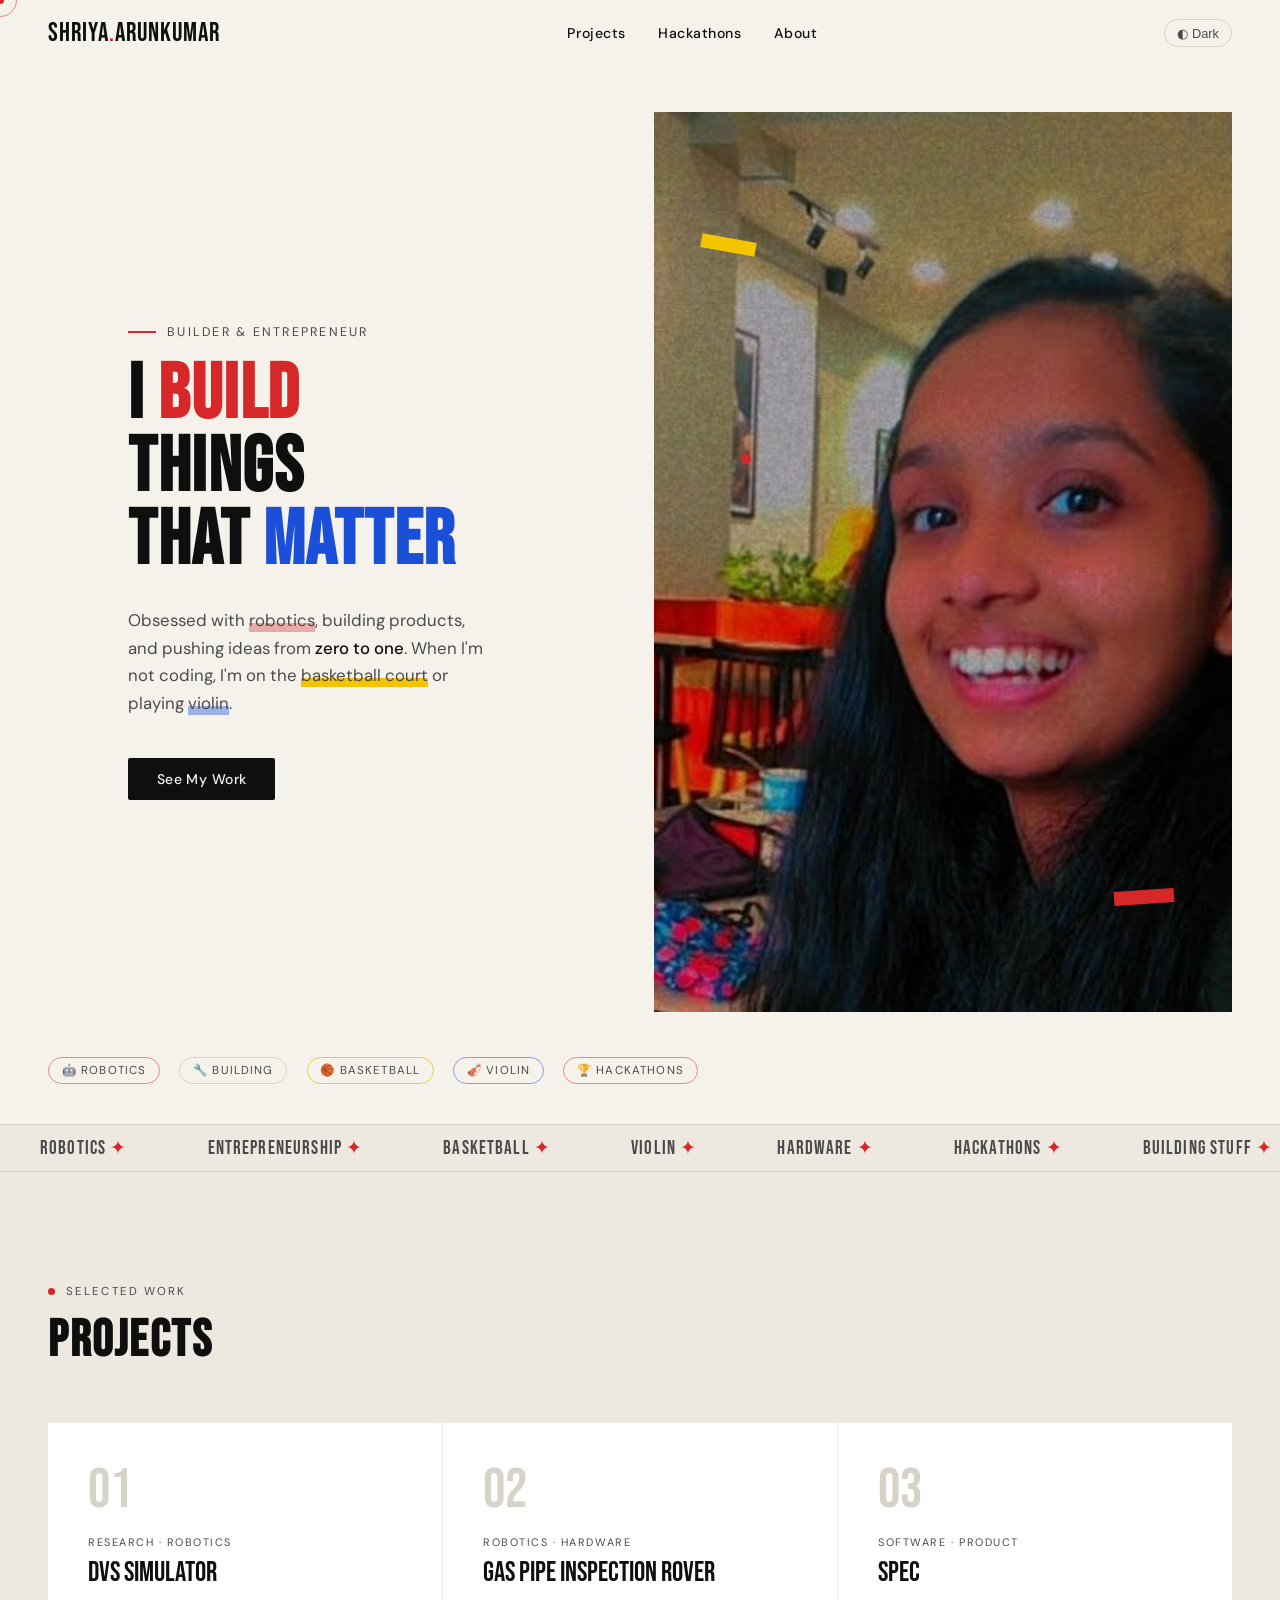
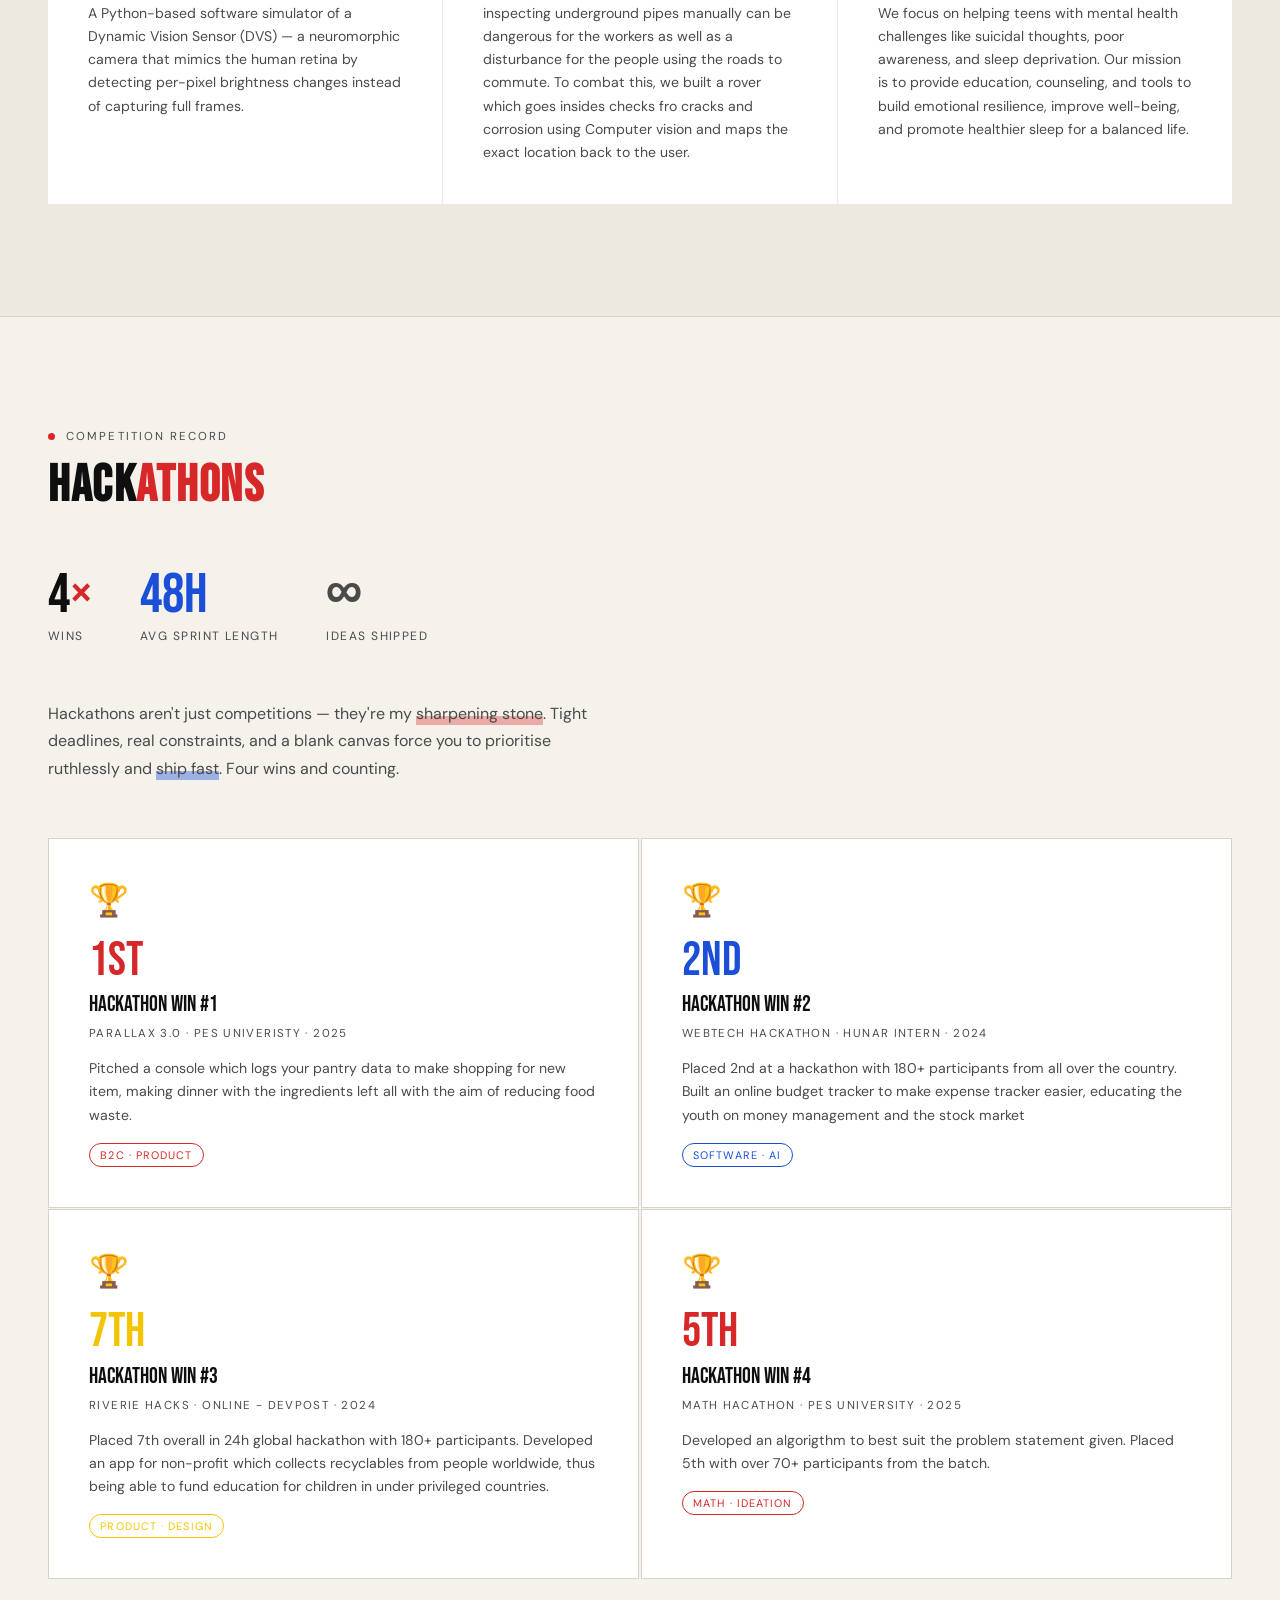
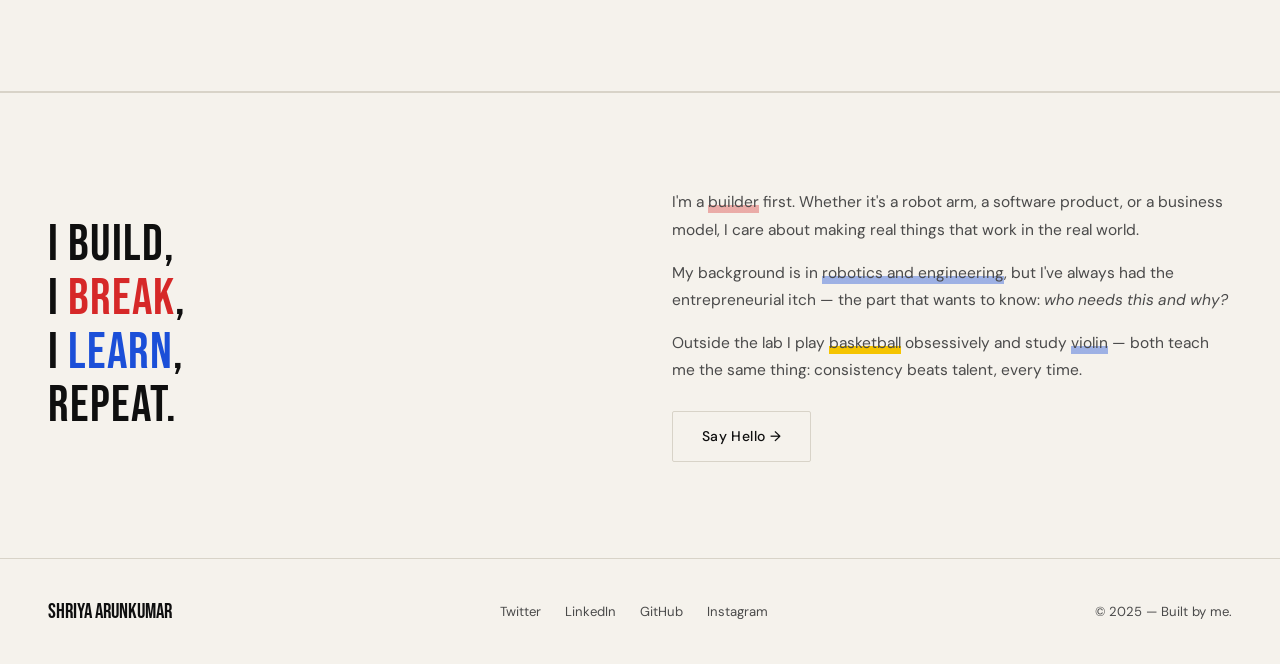
==== index.html @ 8069ffcf "renamed file" ====
<!DOCTYPE html>
<html lang="en" data-theme="light">
<head>
  <meta charset="UTF-8" />
  <meta name="viewport" content="width=device-width, initial-scale=1.0"/>
  <title>Shriya Arunkumar — Builder</title>
  <link rel="preconnect" href="https://fonts.googleapis.com">
  <link href="https://fonts.googleapis.com/css2?family=Bebas+Neue&family=DM+Sans:ital,wght@0,300;0,400;0,500;1,300&family=Playfair+Display:ital@1&display=swap" rel="stylesheet">
  <style>
    /* ─────────────────────────── TOKENS ─────────────────────────── */
    :root {
      --bg:        #F5F2EC;
      --bg2:       #EDE9E0;
      --ink:       #0F0F0F;
      --ink2:      #4A4A4A;
      --red:       #D62828;
      --blue:      #1B4FD8;
      --yellow:    #F5C400;
      --card:      #FFFFFF;
      --border:    #D8D3C8;
      --shadow:    rgba(0,0,0,0.08);
      --font-display: 'Bebas Neue', sans-serif;
      --font-body:    'DM Sans', sans-serif;
      --font-italic:  'Playfair Display', serif;
    }
    [data-theme="dark"] {
      --bg:    #0C0C0C;
      --bg2:   #141414;
      --ink:   #F0EDE6;
      --ink2:  #999999;
      --card:  #1A1A1A;
      --border:#2A2A2A;
      --shadow:rgba(0,0,0,0.4);
    }

    /* ─────────────────────────── RESET ─────────────────────────── */
    *, *::before, *::after { box-sizing: border-box; margin: 0; padding: 0; }
    html { scroll-behavior: smooth; }
    body {
      font-family: var(--font-body);
      background: var(--bg);
      color: var(--ink);
      transition: background .35s, color .35s;
      overflow-x: hidden;
    }
    a { color: inherit; text-decoration: none; }

    /* ─────────────────────────── SCROLL REVEAL ─────────────────── */
    .reveal {
      opacity: 0;
      transform: translateY(40px);
      transition: opacity .7s cubic-bezier(.16,1,.3,1), transform .7s cubic-bezier(.16,1,.3,1);
    }
    .reveal.visible { opacity: 1; transform: none; }
    .reveal-left  { opacity:0; transform:translateX(-50px); transition: opacity .7s cubic-bezier(.16,1,.3,1), transform .7s cubic-bezier(.16,1,.3,1); }
    .reveal-left.visible { opacity:1; transform:none; }
    .reveal-right { opacity:0; transform:translateX(50px);  transition: opacity .7s cubic-bezier(.16,1,.3,1), transform .7s cubic-bezier(.16,1,.3,1); }
    .reveal-right.visible { opacity:1; transform:none; }

    /* ─────────────────────────── NAV ─────────────────────────── */
    nav {
      position: fixed; top: 0; left: 0; right: 0; z-index: 100;
      display: flex; align-items: center; justify-content: space-between;
      padding: 1.1rem 3rem;
      background: transparent;
      backdrop-filter: blur(0px);
      transition: background .4s, backdrop-filter .4s;
    }
    nav.scrolled {
      background: color-mix(in srgb, var(--bg) 85%, transparent);
      backdrop-filter: blur(12px);
      border-bottom: 1px solid var(--border);
    }
    .nav-logo {
      font-family: var(--font-display);
      font-size: 1.6rem;
      letter-spacing: .04em;
    }
    .nav-logo span { color: var(--red); }
    .nav-links { display:flex; gap: 2rem; font-size:.88rem; font-weight:500; letter-spacing:.04em; }
    .nav-links a { position:relative; }
    .nav-links a::after {
      content:''; position:absolute; left:0; bottom:-2px; width:0; height:1.5px;
      background: var(--blue); transition: width .25s;
    }
    .nav-links a:hover::after { width:100%; }
    .theme-toggle {
      background:none; border:1.5px solid var(--border); border-radius:2rem;
      padding:.35rem .75rem; cursor:pointer; font-size:.8rem; font-weight:500;
      color: var(--ink2); transition: border-color .2s, color .2s;
    }
    .theme-toggle:hover { border-color: var(--ink); color:var(--ink); }

    /* ─────────────────────────── HERO ─────────────────────────── */
    .hero {
      min-height: 100vh;
      display: flex;
      align-items: center;
      justify-content: center;
      position: relative;
      overflow: hidden;
      background: var(--bg);
    }
    
    .hero-main {
      display:grid;
      grid-template-columns: 1.05fr 1fr;
      align-items:center;
      width:100%;
      min-height:100vh;
    }

    .hero-image-side {
      position:relative;
      height:100vh;
      overflow:hidden;
      cursor:pointer;
    }

    .hero-image-side::after {
      content:'';
      position:absolute;
      inset:0;
      background:linear-gradient(to top right, rgba(0,0,0,.08), transparent 45%);
      opacity:0;
      transition:opacity .5s ease;
      pointer-events:none;
    }

    .hero-image-side:hover::after {
      opacity:1;
    }

    .hero-image-side img {
      width:100%;
      height:100%;
      object-fit:cover;
      display:block;
    }

    .hero-content {
      display:flex;
      flex-direction:column;
      justify-content:center;
      padding: 6rem 5rem;
      max-width:700px;
    }

    .hero-photo-accent1,
    .hero-photo-accent2,
    .hero-photo-accent3 {
      position:absolute;
      z-index:3;
    }

    .hero-photo-accent1 {
      width:55px;
      height:14px;
      background:var(--yellow);
      top:14%;
      left:8%;
      transform:rotate(10deg);
    }

    .hero-photo-accent2 {
      width:10px;
      height:10px;
      border-radius:50%;
      background:var(--red);
      top:38%;
      left:15%;
    }

    .hero-photo-accent3 {
      width:60px;
      height:14px;
      background:var(--red);
      bottom:12%;
      right:10%;
      transform:rotate(-4deg);
    }

.hero-eyebrow {
      font-size:.78rem; letter-spacing:.18em; text-transform:uppercase;
      color: var(--ink2); margin-bottom:1.2rem;
      display:flex; align-items:center; gap:.7rem;
    }
    .hero-eyebrow::before {
      content:''; display:inline-block; width:28px; height:1.5px; background:var(--red);
    }
    .hero-title {
      font-family: var(--font-display);
      font-size: clamp(3.5rem, 6vw, 7rem);
      line-height: .95;
      letter-spacing: .02em;
      margin-bottom: 1.8rem;
    }
    .hero-title .accent-red   { color: var(--red);  }
    .hero-title .accent-blue  { color: var(--blue); }
    .hero-tagline {
      font-size:1.05rem; line-height:1.65;
      color: var(--ink2); max-width:360px; margin-bottom:2.5rem;
    }
    .hero-tagline strong { color:var(--ink); font-weight:500; }
    .underline-yellow { 
      background: linear-gradient(to bottom, transparent 60%, var(--yellow) 60%);
      padding-bottom:1px;
    }
    .underline-blue { 
      background: linear-gradient(to bottom, transparent 60%, color-mix(in srgb, var(--blue) 40%, transparent) 60%);
      padding-bottom:1px;
    }
    .underline-red { 
      background: linear-gradient(to bottom, transparent 60%, color-mix(in srgb, var(--red) 35%, transparent) 60%);
      padding-bottom:1px;
    }
    .hero-cta {
      display:flex; gap:1rem; flex-wrap:wrap;
    }
    .btn {
      display:inline-block; padding:.75rem 1.8rem;
      font-size:.875rem; font-weight:500; letter-spacing:.03em;
      border-radius:2px; cursor:pointer; border:none; transition: transform .15s, box-shadow .15s;
    }
    .btn:hover { transform:translateY(-2px); box-shadow:0 6px 20px var(--shadow); }
    .btn-primary { background: var(--ink); color: var(--bg); }
    [data-theme="dark"] .btn-primary { background:var(--ink); color:var(--bg); }
    .btn-outline { background:transparent; border:1.5px solid var(--border); color:var(--ink); }
    .btn-outline:hover { border-color:var(--ink); }

    .hero-interests {
      position: absolute; bottom:2.5rem; left:3rem;
      display:flex; gap:1.2rem;
    }
    .interest-pill {
      font-size:.72rem; letter-spacing:.1em; text-transform:uppercase;
      padding:.3rem .8rem; border-radius:1rem;
      border: 1.5px solid var(--border);
      color: var(--ink2);
      transition: border-color .2s;
    }
    .interest-pill:hover { border-color:var(--ink2); }
    .interest-pill.r { border-color: color-mix(in srgb, var(--red) 40%, var(--border)); }
    .interest-pill.b { border-color: color-mix(in srgb, var(--blue) 40%, var(--border)); }
    .interest-pill.y { border-color: color-mix(in srgb, var(--yellow) 60%, var(--border)); }

    /* ─────────────────────────── SECTION SHARED ─────────────────── */
    section { padding: 7rem 3rem; }
    .section-label {
      display:flex; align-items:center; gap:.7rem;
      font-size:.72rem; letter-spacing:.18em; text-transform:uppercase;
      color:var(--ink2); margin-bottom:1rem;
    }
    .section-label .dot {
      width:7px; height:7px; border-radius:50%;
    }
    .section-title {
      font-family: var(--font-display);
      font-size: clamp(2.4rem, 4vw, 4.5rem);
      line-height:1; letter-spacing:.03em;
      margin-bottom: 3.5rem;
    }
    .divider {
      width:100%; height:1px; background:var(--border); margin:0;
    }

    /* ─────────────────────────── PROJECTS ─────────────────────────── */
    #projects { background: var(--bg2); }
    .projects-grid {
      display: grid;
      grid-template-columns: repeat(3, 1fr);
      gap: 1.5px;
    }
    .project-card {
      background: var(--card);
      padding: 2.5rem;
      position: relative;
      overflow: hidden;
      cursor: pointer;
      transition: background .25s;
    }
    .project-card:hover { background: var(--bg); }
    [data-theme="dark"] .project-card:hover { background: var(--bg2); }
    .project-card::before {
      content:''; position:absolute; top:0; left:0; width:3px; height:0;
      background:var(--accent, var(--red));
      transition: height .35s cubic-bezier(.16,1,.3,1);
    }
    .project-card:hover::before { height:100%; }
    .project-card:nth-child(1) { --accent: var(--red); }
    .project-card:nth-child(2) { --accent: var(--blue); }
    .project-card:nth-child(3) { --accent: var(--yellow); }
    .project-num {
      font-family: var(--font-display);
      font-size:3.5rem; color:var(--border);
      line-height:1; margin-bottom:1rem;
      transition: color .25s;
    }
    .project-card:hover .project-num { color: var(--accent, var(--red)); }
    .project-tag {
      font-size:.68rem; letter-spacing:.14em; text-transform:uppercase;
      color:var(--ink2); margin-bottom:.6rem;
    }
    .project-name {
      font-family: var(--font-display);
      font-size:1.75rem; line-height:1.1; margin-bottom:.8rem;
    }
    .project-desc {
      font-size:.88rem; line-height:1.65; color:var(--ink2);
    }
    .project-arrow {
      position:absolute; bottom:2rem; right:2rem;
      font-size:1.3rem; opacity:0; transform:translateX(-8px);
      transition: opacity .25s, transform .25s;
    }
    .project-card:hover .project-arrow { opacity:1; transform:none; }

    /* ─────────────────────────── NOTES ─────────────────────────── */
    #notes { background: var(--bg2); }
    .notes-layout {
      display: grid;
      grid-template-columns: 1fr 1.2fr;
      gap: 5rem;
      align-items: center;
    }
    .notes-text .lead {
      font-size:1.05rem; line-height:1.75;
      color:var(--ink2); margin-bottom:2rem;
    }
    .notes-link-row {
      display:flex; gap:1rem; align-items:center;
    }
    .btn-red { background:var(--red); color:#fff; }
    .btn-red:hover { background: #b01f1f; }
    .notes-preview {
      display:grid; grid-template-columns:1fr 1fr; gap:.8rem;
    }
    .note-stub {
      background:var(--card);
      border:1.5px solid var(--border);
      border-radius:3px; padding:1.2rem;
      position:relative; overflow:hidden;
      transition: border-color .2s, transform .2s;
      cursor:pointer;
    }
    .note-stub:hover { border-color:var(--ink); transform:rotate(-0.5deg) scale(1.01); }
    .note-stub::after {
      content:''; position:absolute; top:0; right:0;
      width:0; height:0;
      border-style:solid;
      border-width:0 18px 18px 0;
      border-color:transparent var(--bg2) transparent transparent;
      transition: border-color .2s;
    }
    .note-stub:hover::after { border-color:transparent var(--border) transparent transparent; }
    .note-date  { font-size:.68rem; color:var(--ink2); letter-spacing:.08em; margin-bottom:.4rem; }
    .note-title { font-size:.9rem; font-weight:500; line-height:1.35; }
    .note-tag   { display:inline-block; margin-top:.5rem; font-size:.65rem; letter-spacing:.1em; text-transform:uppercase; color:var(--ink2); }
    .note-stub:nth-child(odd) .note-tag { color:var(--blue); }
    .note-stub:nth-child(even) .note-tag { color:var(--red); }

    /* ─────────────────────────── ABOUT STRIP ─────────────────────── */
    #about {
      display:grid; grid-template-columns:1fr 1fr; gap:4rem;
      align-items:center; padding: 6rem 3rem;
    }
    .about-large {
      font-family:var(--font-display);
      font-size: clamp(2rem,4vw,4.5rem);
      line-height:1.05; letter-spacing:.02em;
    }
    .about-large .word-red  { color:var(--red); }
    .about-large .word-blue { color:var(--blue); }
    .about-body {
      font-size:.97rem; line-height:1.75; color:var(--ink2);
    }
    .about-body p + p { margin-top:1rem; }

    /* ─────────────────────────── FOOTER ─────────────────────────── */
    footer {
      border-top:1px solid var(--border);
      padding: 2.5rem 3rem;
      display:flex; align-items:center; justify-content:space-between;
      font-size:.82rem; color:var(--ink2);
    }
    footer .footer-logo { font-family:var(--font-display); font-size:1.3rem; color:var(--ink); }
    .social-row { display:flex; gap:1.5rem; }
    .social-row a { transition:color .2s; }
    .social-row a:hover { color:var(--ink); }

    /* ─────────────────────────── MARQUEE ─────────────────────────── */
    .marquee-wrap {
      overflow:hidden; border-top:1px solid var(--border); border-bottom:1px solid var(--border);
      padding:.7rem 0; background:var(--bg2);
    }
    .marquee-track {
      display:flex; width:max-content;
      animation: marquee 22s linear infinite;
    }
    .marquee-track span {
      font-family:var(--font-display); font-size:1.2rem; letter-spacing:.06em;
      padding:0 2.5rem; white-space:nowrap; color:var(--ink2);
    }
    .marquee-track span em { font-style:normal; color:var(--red); }
    @keyframes marquee { from {transform:translateX(0)} to {transform:translateX(-50%)} }

    /* ─────────────────────────── HACKATHONS ─────────────────────── */
    #hackathons { background: var(--bg); }
    .hackathons-intro {
      max-width: 560px; font-size:1rem; line-height:1.7;
      color:var(--ink2); margin-bottom:3.5rem;
    }
    .hackathons-grid {
      display: grid;
      grid-template-columns: repeat(2, 1fr);
      gap: 1.5px;
    }
    .hack-card {
      background: var(--card);
      border: 1.5px solid var(--border);
      padding: 2.5rem;
      position: relative;
      overflow: hidden;
      transition: background .25s, border-color .25s;
    }
    .hack-card:hover { border-color: var(--ink2); }
    .hack-card::before {
      content:''; position:absolute; top:0; left:0; width:0; height:3px;
      background: var(--hack-accent, var(--red));
      transition: width .4s cubic-bezier(.16,1,.3,1);
    }
    .hack-card:hover::before { width:100%; }
    .hack-card:nth-child(1) { --hack-accent: var(--red); }
    .hack-card:nth-child(2) { --hack-accent: var(--blue); }
    .hack-card:nth-child(3) { --hack-accent: var(--yellow); }
    .hack-card:nth-child(4) { --hack-accent: var(--red); }
    .hack-trophy {
      font-size:2rem; margin-bottom:1rem; display:block;
    }
    .hack-place {
      font-family: var(--font-display);
      font-size:3rem; line-height:1;
      color: var(--hack-accent, var(--red));
      margin-bottom:.4rem;
    }
    .hack-event {
      font-family: var(--font-display);
      font-size:1.4rem; margin-bottom:.5rem;
    }
    .hack-meta {
      font-size:.72rem; letter-spacing:.12em; text-transform:uppercase;
      color:var(--ink2); margin-bottom:1rem;
    }
    .hack-desc {
      font-size:.88rem; line-height:1.65; color:var(--ink2);
    }
    .hack-tag {
      display:inline-block; margin-top:1rem;
      font-size:.68rem; letter-spacing:.1em; text-transform:uppercase;
      padding:.25rem .65rem; border-radius:1rem;
      border:1.5px solid var(--hack-accent, var(--red));
      color: var(--hack-accent, var(--red));
    }
    .hackathons-stat-row {
      display:flex; gap:3rem; margin-bottom:3.5rem;
    }
    .hack-stat { }
    .hack-stat-num {
      font-family:var(--font-display);
      font-size:3.5rem; line-height:1;
      color:var(--ink);
    }
    .hack-stat-num span { color:var(--red); }
    .hack-stat-label {
      font-size:.75rem; letter-spacing:.12em; text-transform:uppercase;
      color:var(--ink2); margin-top:.3rem;
    }

    
    /* ─────────────────────────── HERO ANIMATIONS ─────────────────────── */

    .hero-image-side img {
      animation: heroZoom 1.8s cubic-bezier(.16,1,.3,1);
      transition: transform .6s cubic-bezier(.16,1,.3,1), filter .4s ease;
    }

    .hero-image-side:hover img {
      transform: scale(1.06);
      filter: brightness(1.04);
    }

    .hero-content {
      animation: heroSlideIn 1.1s cubic-bezier(.16,1,.3,1);
    }

    .hero-title span,
    .hero-title {
      transition: transform .35s ease, letter-spacing .35s ease;
    }

    .hero-title:hover {
      transform: translateX(8px);
      letter-spacing: .04em;
    }

    .hero-tagline {
      transition: transform .35s ease, opacity .35s ease;
    }

    .hero-tagline:hover {
      transform: translateX(6px);
      opacity: .9;
    }

    .hero-cta .btn {
      transition:
        transform .25s ease,
        box-shadow .25s ease,
        background .25s ease;
    }

    .hero-cta .btn:hover {
      transform: translateY(-5px) scale(1.03);
    }

    .hero-photo-accent1,
    .hero-photo-accent2,
    .hero-photo-accent3 {
      animation: floatAccent 4s ease-in-out infinite;
    }

    .hero-photo-accent2 {
      animation-delay: .8s;
    }

    .hero-photo-accent3 {
      animation-delay: 1.5s;
    }

    @keyframes heroZoom {
      0% {
        transform: scale(1.15);
        opacity: 0;
      }
      100% {
        transform: scale(1);
        opacity: 1;
      }
    }

    @keyframes heroSlideIn {
      0% {
        opacity: 0;
        transform: translateX(70px);
      }
      100% {
        opacity: 1;
        transform: translateX(0);
      }
    }

    @keyframes floatAccent {
      0%, 100% {
        transform: translateY(0px) rotate(0deg);
      }
      50% {
        transform: translateY(-10px) rotate(4deg);
      }
    }


/* ─────────────────────────── RESPONSIVE ─────────────────────── */
    @media (max-width:900px) {
      .hero-main {
        grid-template-columns:1fr;
      }

      .hero-image-side {
        order:2;
        height:55vh;
      }

      .hero-content {
        order:1;
        padding:7rem 1.5rem 3rem;
      }
      .projects-grid,
      .reels-row,
      .hackathons-grid,
      .notes-layout { grid-template-columns:1fr; }
      #about { grid-template-columns:1fr; gap:2rem; }
      nav { padding:1rem 1.5rem; }
      section { padding:5rem 1.5rem; }
      .hero-interests { left:1.5rem; flex-wrap:wrap; }
    }

    /* ─────────────────────────── CURSOR DOT ─────────────────────── */
    .cursor {
      position:fixed; width:8px; height:8px; border-radius:50%;
      background:var(--red); pointer-events:none; z-index:9999;
      transform:translate(-50%,-50%);
      transition:width .2s,height .2s,background .2s;
    }
    .cursor-ring {
      position:fixed; width:34px; height:34px; border-radius:50%;
      border:1.5px solid color-mix(in srgb, var(--red) 50%, transparent);
      pointer-events:none; z-index:9998;
      transform:translate(-50%,-50%);
      transition:transform .08s, width .2s, height .2s;
    }
    @media (hover:none) { .cursor,.cursor-ring { display:none; } }
  </style>
</head>
<body>

  <!-- Custom cursor -->
  <div class="cursor" id="cursor"></div>
  <div class="cursor-ring" id="cursorRing"></div>

  <!-- ── NAV ── -->
  <nav id="navbar">
    <div class="nav-logo">Shriya<span>.</span>Arunkumar</div>
    <div class="nav-links">
      <a href="#projects">Projects</a>
      <a href="#hackathons">Hackathons</a>
      <!--<a href="#notes">Notes</a> -->
      <a href="#about">About</a>
    </div>
    <button class="theme-toggle" id="themeToggle">◐ Dark</button>
  </nav>

  <!-- ── HERO ── -->
  <section class="hero" id="home">

    <div class="hero-main">

      <div class="hero-content">
        <div class="hero-eyebrow">Builder &amp; Entrepreneur</div>

        <h1 class="hero-title reveal">
          I <span class="accent-red">BUILD</span><br>
          THINGS<br>
          THAT <span class="accent-blue">MATTER</span>
        </h1>

        <p class="hero-tagline reveal">
          Obsessed with <span class="underline-red">robotics</span>, 
          building products, and pushing ideas from <strong>zero to one</strong>. 
          When I'm not coding, I'm on the <span class="underline-yellow">basketball court</span> 
          or playing <span class="underline-blue">violin</span>.
        </p>

        <div class="hero-cta reveal">
          <a href="#projects" class="btn btn-primary">See My Work</a>
         <!-- <a href="#notes" class="btn btn-outline">Read My Notes</a> -->
        </div>
      </div>

      <div class="hero-image-side reveal-right">
        <img src="pfp4.jpg" alt="Profile Photo">

        <div class="hero-photo-accent1"></div>
        <div class="hero-photo-accent2"></div>
        <div class="hero-photo-accent3"></div>
      </div>

    </div>

    <div class="hero-interests">
      <span class="interest-pill r">🤖 Robotics</span>
      <span class="interest-pill">🔧 Building</span>
      <span class="interest-pill y">🏀 Basketball</span>
      <span class="interest-pill b">🎻 Violin</span>
      <span class="interest-pill r">🏆 Hackathons</span>
    </div>
  </section>

  <!-- ── MARQUEE ── -->
  <div class="marquee-wrap">
    <div class="marquee-track">
      <span>ROBOTICS <em>✦</em></span>
      <span>ENTREPRENEURSHIP <em>✦</em></span>
      <span>BASKETBALL <em>✦</em></span>
      <span>VIOLIN <em>✦</em></span>
      <span>HARDWARE <em>✦</em></span>
      <span>HACKATHONs <em>✦</em></span>
      <span>BUILDING STUFF <em>✦</em></span>
      <span>ROBOTICS <em>✦</em></span>
      <span>ENTREPRENEURSHIP <em>✦</em></span>
      <span>BASKETBALL <em>✦</em></span>
      <span>VIOLIN <em>✦</em></span>
      <span>HARDWARE <em>✦</em></span>
      <span>HACKATHONS <em>✦</em></span>
      <span>BUILDING STUFF <em>✦</em></span>
    </div>
  </div>

  <!-- ── PROJECTS ── -->
  <section id="projects">
    <div class="section-label">
      <span class="dot" style="background:var(--red)"></span> Selected Work
    </div>
    <h2 class="section-title reveal">PROJECTS</h2>

    <div class="projects-grid">
      <div class="project-card reveal">
        <div class="project-num">01</div>
        <div class="project-tag">Research · Robotics</div>
        <div class="project-name">DVS Simulator</div>
        <p class="project-desc">A Python-based software simulator of a Dynamic Vision Sensor (DVS) — a neuromorphic camera that mimics the human retina by detecting per-pixel brightness changes instead of capturing full frames.</p>
        <div class="project-arrow"><a href="https://github.com/Shriya-Arunkumar/DVS-simulator">→</a></div>
      </div>
      <div class="project-card reveal" style="transition-delay:.1s">
        <div class="project-num">02</div>
        <div class="project-tag">Robotics · Hardware</div>
        <div class="project-name">Gas Pipe Inspection Rover</div>
        <p class="project-desc">inspecting underground pipes manually can be dangerous for the workers as well as a disturbance for the people using the roads to commute. To combat this, we built a rover which goes insides checks fro cracks and corrosion using Computer vision and maps the exact location back to the user.</p>
        <div class="project-arrow"><a href="https://github.com/shreya-965/pipe_inspection_robot">→</a></div>
      </div>
      <div class="project-card reveal" style="transition-delay:.2s">
        <div class="project-num">03</div>
        <div class="project-tag">Software · Product</div>
        <div class="project-name">SPEC</div>
        <p class="project-desc">We focus on helping teens with mental health challenges like suicidal thoughts, poor awareness, and sleep deprivation. Our mission is to provide education, counseling, and tools to build emotional resilience, improve well-being, and promote healthier sleep for a balanced life.</p>
        <div class="project-arrow"><a href="https://github.com/Shriya-Arunkumar/spec">→</a></div>
      </div>
    </div>
  </section>

  <div class="divider"></div>

  <!-- ── HACKATHONS ── -->
  <section id="hackathons">
    <div class="section-label">
      <span class="dot" style="background:var(--red)"></span> Competition Record
    </div>
    <h2 class="section-title reveal">
      HACK<span style="color:var(--red)">ATHONS</span>
    </h2>

    <div class="hackathons-stat-row reveal">
      <div class="hack-stat">
        <div class="hack-stat-num">4<span>×</span></div>
        <div class="hack-stat-label">Wins</div>
      </div>
      <div class="hack-stat">
        <div class="hack-stat-num" style="color:var(--blue)">48<span style="color:var(--blue)">h</span></div>
        <div class="hack-stat-label">Avg Sprint Length</div>
      </div>
      <div class="hack-stat">
        <div class="hack-stat-num" style="color:var(--ink2)">∞</div>
        <div class="hack-stat-label">Ideas Shipped</div>
      </div>
    </div>

    <p class="hackathons-intro reveal">
      Hackathons aren't just competitions — they're my <span class="underline-red">sharpening stone</span>. 
      Tight deadlines, real constraints, and a blank canvas force you to prioritise ruthlessly and 
      <span class="underline-blue">ship fast</span>. Four wins and counting.
    </p>

    <div class="hackathons-grid">
      <div class="hack-card reveal">
        <span class="hack-trophy">🏆</span>
        <div class="hack-place">1ST</div>
        <div class="hack-event">Hackathon Win #1</div>
        <div class="hack-meta">Parallax 3.0 · PES Univeristy · 2025</div>
        <p class="hack-desc">Pitched a console which logs your pantry data to make shopping for new item, making dinner with the ingredients left all with the aim of reducing food waste.</p>
        <span class="hack-tag">B2C · Product</span>
      </div>
      <div class="hack-card reveal" style="transition-delay:.1s">
        <span class="hack-trophy">🏆</span>
        <div class="hack-place">2nd</div>
        <div class="hack-event">Hackathon Win #2</div>
        <div class="hack-meta">WebTech Hackathon · Hunar Intern · 2024</div>
        <p class="hack-desc">Placed 2nd at a hackathon with 180+ participants from all over the country. Built an online budget tracker to make expense tracker easier, educating the youth on money management and the stock market</p>
        <span class="hack-tag">Software · AI</span>
      </div>
      <div class="hack-card reveal" style="transition-delay:.2s">
        <span class="hack-trophy">🏆</span>
        <div class="hack-place">7th</div>
        <div class="hack-event">Hackathon Win #3</div>
        <div class="hack-meta">Riverie Hacks · Online - Devpost · 2024</div>
        <p class="hack-desc">Placed 7th overall in 24h global hackathon with 180+ participants. Developed an app for non-profit which collects recyclables from people worldwide, thus being able to fund education for children in under privileged countries.</p>
        <span class="hack-tag">Product · Design</span>
      </div>
      <div class="hack-card reveal" style="transition-delay:.3s">
        <span class="hack-trophy">🏆</span>
        <div class="hack-place">5th</div>
        <div class="hack-event">Hackathon Win #4</div>
        <div class="hack-meta">Math Hacathon · PES University · 2025</div>
        <p class="hack-desc">Developed an algorigthm to best suit the problem statement given. Placed 5th with over 70+ participants from the batch.</p>
        <span class="hack-tag">Math · Ideation</span>
      </div>
    </div>
  </section>

  <div class="divider"></div>


  <!-- ── NOTES ── --
  <section id="notes">
    <div class="notes-layout">
      <div class="notes-text">
        <div class="section-label reveal-left">
          <span class="dot" style="background:var(--yellow)"></span> Second Brain
        </div>
        <h2 class="section-title reveal-left" style="margin-bottom:1.5rem">
          MY<br><span style="color:var(--yellow)">NOTES</span>
        </h2>
        <p class="lead reveal-left">
          I keep <span class="underline-yellow">handwritten notes</span> on everything — robotics papers, 
          startup ideas, basketball strategy, music theory. 
          Some of it might be useful to <span class="underline-blue">you</span>.
        </p>
        <div class="notes-link-row reveal-left">
          <a href="/notes" class="btn btn-red">Browse All Notes →</a>
          <span style="font-size:.82rem;color:var(--ink2)">Updated weekly</span>
        </div>
      </div>

      <div class="notes-preview">
        <div class="note-stub reveal" style="transition-delay:0s">
          <div class="note-date">May 2025</div>
          <div class="note-title">Control Systems for Legged Robots</div>
          <div class="note-tag">Robotics</div>
        </div>
        <div class="note-stub reveal" style="transition-delay:.1s">
          <div class="note-date">Apr 2025</div>
          <div class="note-title">Why Most Startups Die in Year Two</div>
          <div class="note-tag">Entrepreneurship</div>
        </div>
        <div class="note-stub reveal" style="transition-delay:.2s">
          <div class="note-date">Mar 2025</div>
          <div class="note-title">Bach's Cello Suites — What I Hear Now</div>
          <div class="note-tag">Violin</div>
        </div>
        <div class="note-stub reveal" style="transition-delay:.3s">
          <div class="note-date">Feb 2025</div>
          <div class="note-title">Off-ball Movement: The NBA's Secret Language</div>
          <div class="note-tag">Basketball</div>
        </div>
      </div>
    </div>
  </section>
-->
  <div class="divider"></div>

  <!-- ── ABOUT ── -->
  <section id="about">
    <div class="about-large reveal-left">
      I BUILD,<br>
      I <span class="word-red">BREAK</span>,<br>
      I <span class="word-blue">LEARN</span>,<br>
      REPEAT.
    </div>
    <div class="about-body reveal-right">
      <p>
        I'm a <span class="underline-red">builder</span> first. Whether it's a robot arm, 
        a software product, or a business model, I care about making real things that work in the real world.
      </p>
      <p>
        My background is in <span class="underline-blue">robotics and engineering</span>, 
        but I've always had the entrepreneurial itch — the part that wants to know: 
        <em>who needs this and why?</em>
      </p>
      <p>
        Outside the lab I play <span class="underline-yellow">basketball</span> obsessively 
        and study <span class="underline-blue">violin</span> — both teach me the same thing: 
        consistency beats talent, every time.
      </p>
      <br>
      <a href="mailto:arunkumarshriya@gmail.com" class="btn btn-outline" style="display:inline-block">
        Say Hello →
      </a>
    </div>
  </section>

  <!-- ── FOOTER ── -->
  <footer>
    <div class="footer-logo">Shriya Arunkumar
    </div>
    <div class="social-row">
      <a href="https://x.com/Shriya_arunk">Twitter</a>
      <a href="https://www.linkedin.com/in/shriya-arunkumar/">LinkedIn</a>
      <a href="https://github.com/Shriya-Arunkumar">GitHub</a>
      <a href="https://www.instagram.com/shriya_arunkumar/">Instagram</a>
    </div>
    <div>© 2025 — Built by me.</div>
  </footer>

  <script>
    // ── Theme toggle
    const html = document.documentElement;
    const toggle = document.getElementById('themeToggle');
    toggle.addEventListener('click', () => {
      const dark = html.getAttribute('data-theme') === 'dark';
      html.setAttribute('data-theme', dark ? 'light' : 'dark');
      toggle.textContent = dark ? '◐ Dark' : '☀ Light';
    });

    // ── Sticky nav
    const navbar = document.getElementById('navbar');
    window.addEventListener('scroll', () => {
      navbar.classList.toggle('scrolled', window.scrollY > 60);
    });

    // ── Scroll reveal
    const observer = new IntersectionObserver((entries) => {
      entries.forEach(e => {
        if (e.isIntersecting) {
          e.target.classList.add('visible');
          observer.unobserve(e.target);
        }
      });
    }, { threshold: 0.12 });
    document.querySelectorAll('.reveal, .reveal-left, .reveal-right').forEach(el => observer.observe(el));

    // ── Custom cursor
    const cur = document.getElementById('cursor');
    const ring = document.getElementById('cursorRing');
    let rx=0,ry=0, cx=0,cy=0;
    document.addEventListener('mousemove', e => { cx=e.clientX; cy=e.clientY; });
    function animateCursor() {
      rx += (cx - rx) * 0.15;
      ry += (cy - ry) * 0.15;
      cur.style.left  = cx + 'px';
      cur.style.top   = cy + 'px';
      ring.style.left = rx + 'px';
      ring.style.top  = ry + 'px';
      requestAnimationFrame(animateCursor);
    }
    animateCursor();

  </script>
</body>
</html>
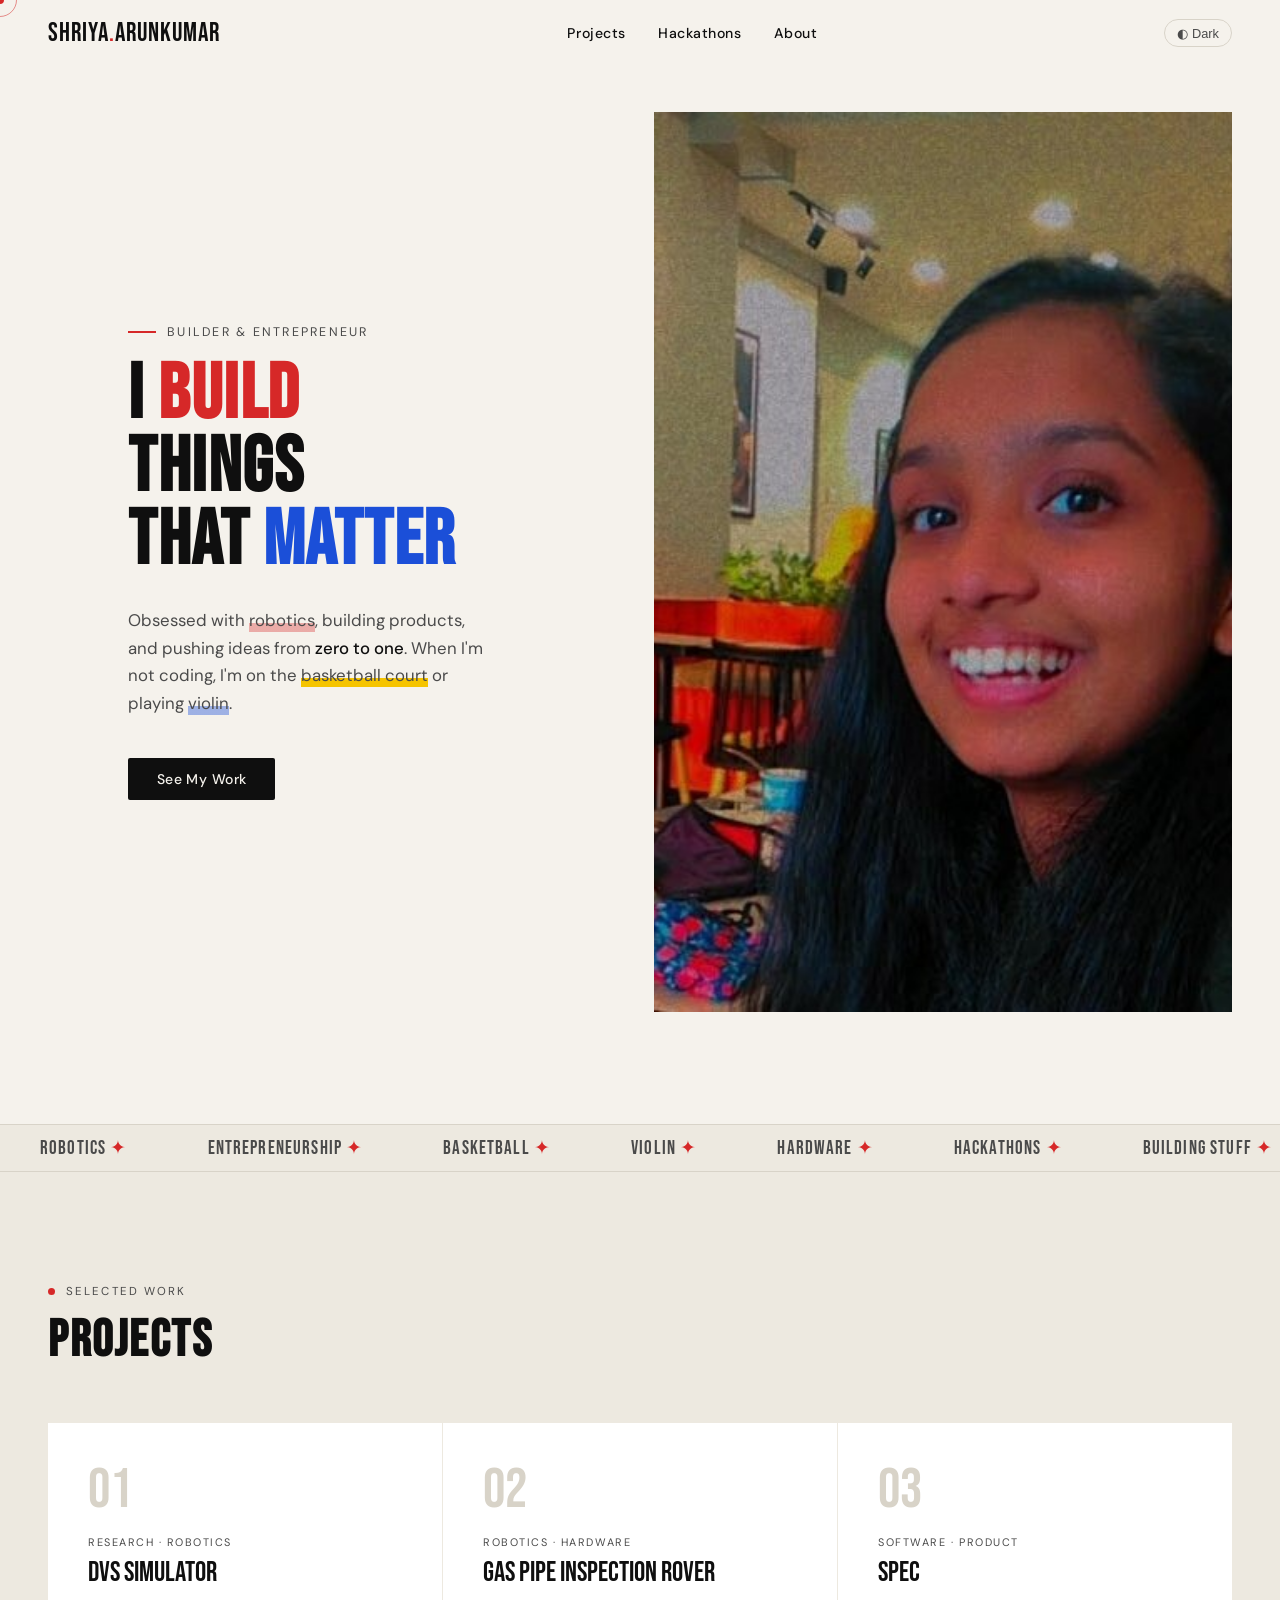
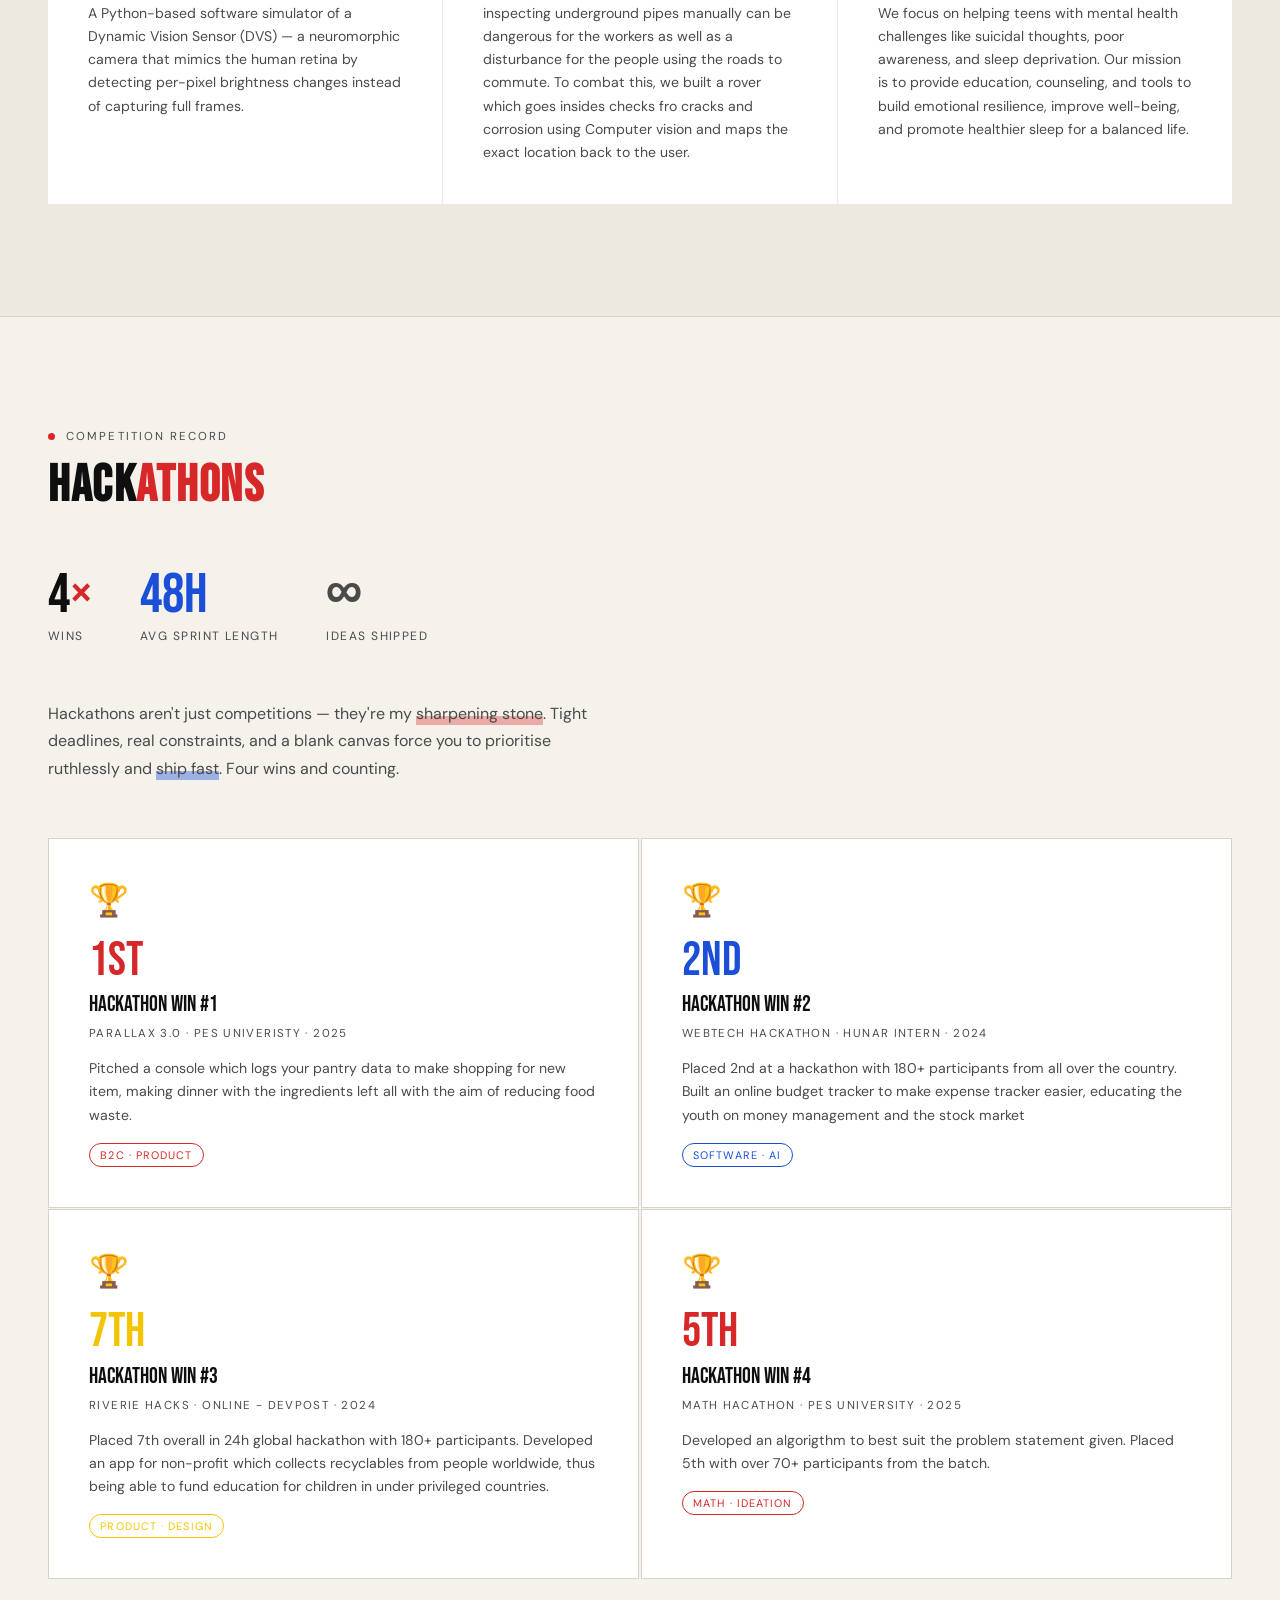
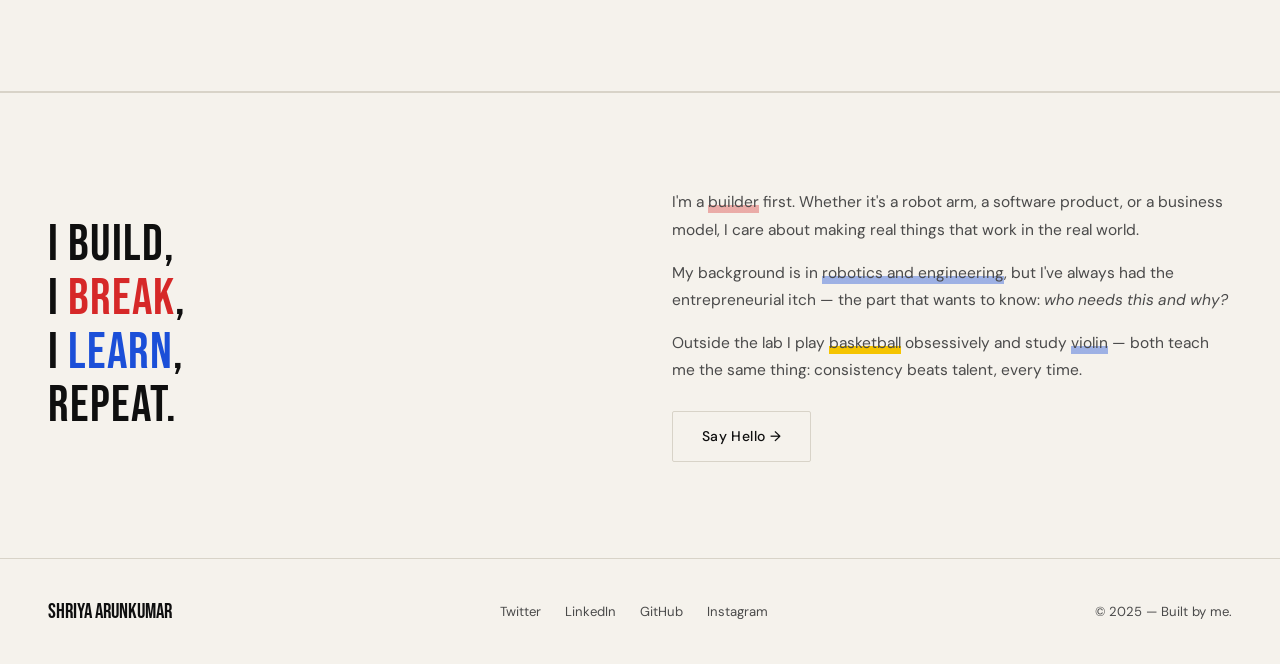
==== commit e0be07f9: "changes" ====
--- a/index.html
+++ b/index.html
@@ -658,20 +658,8 @@
 
       <div class="hero-image-side reveal-right">
         <img src="pfp4.jpg" alt="Profile Photo">
-
-        <div class="hero-photo-accent1"></div>
-        <div class="hero-photo-accent2"></div>
-        <div class="hero-photo-accent3"></div>
-      </div>
-
-    </div>
-
-    <div class="hero-interests">
-      <span class="interest-pill r">🤖 Robotics</span>
-      <span class="interest-pill">🔧 Building</span>
-      <span class="interest-pill y">🏀 Basketball</span>
-      <span class="interest-pill b">🎻 Violin</span>
-      <span class="interest-pill r">🏆 Hackathons</span>
+      </div>
+
     </div>
   </section>
 
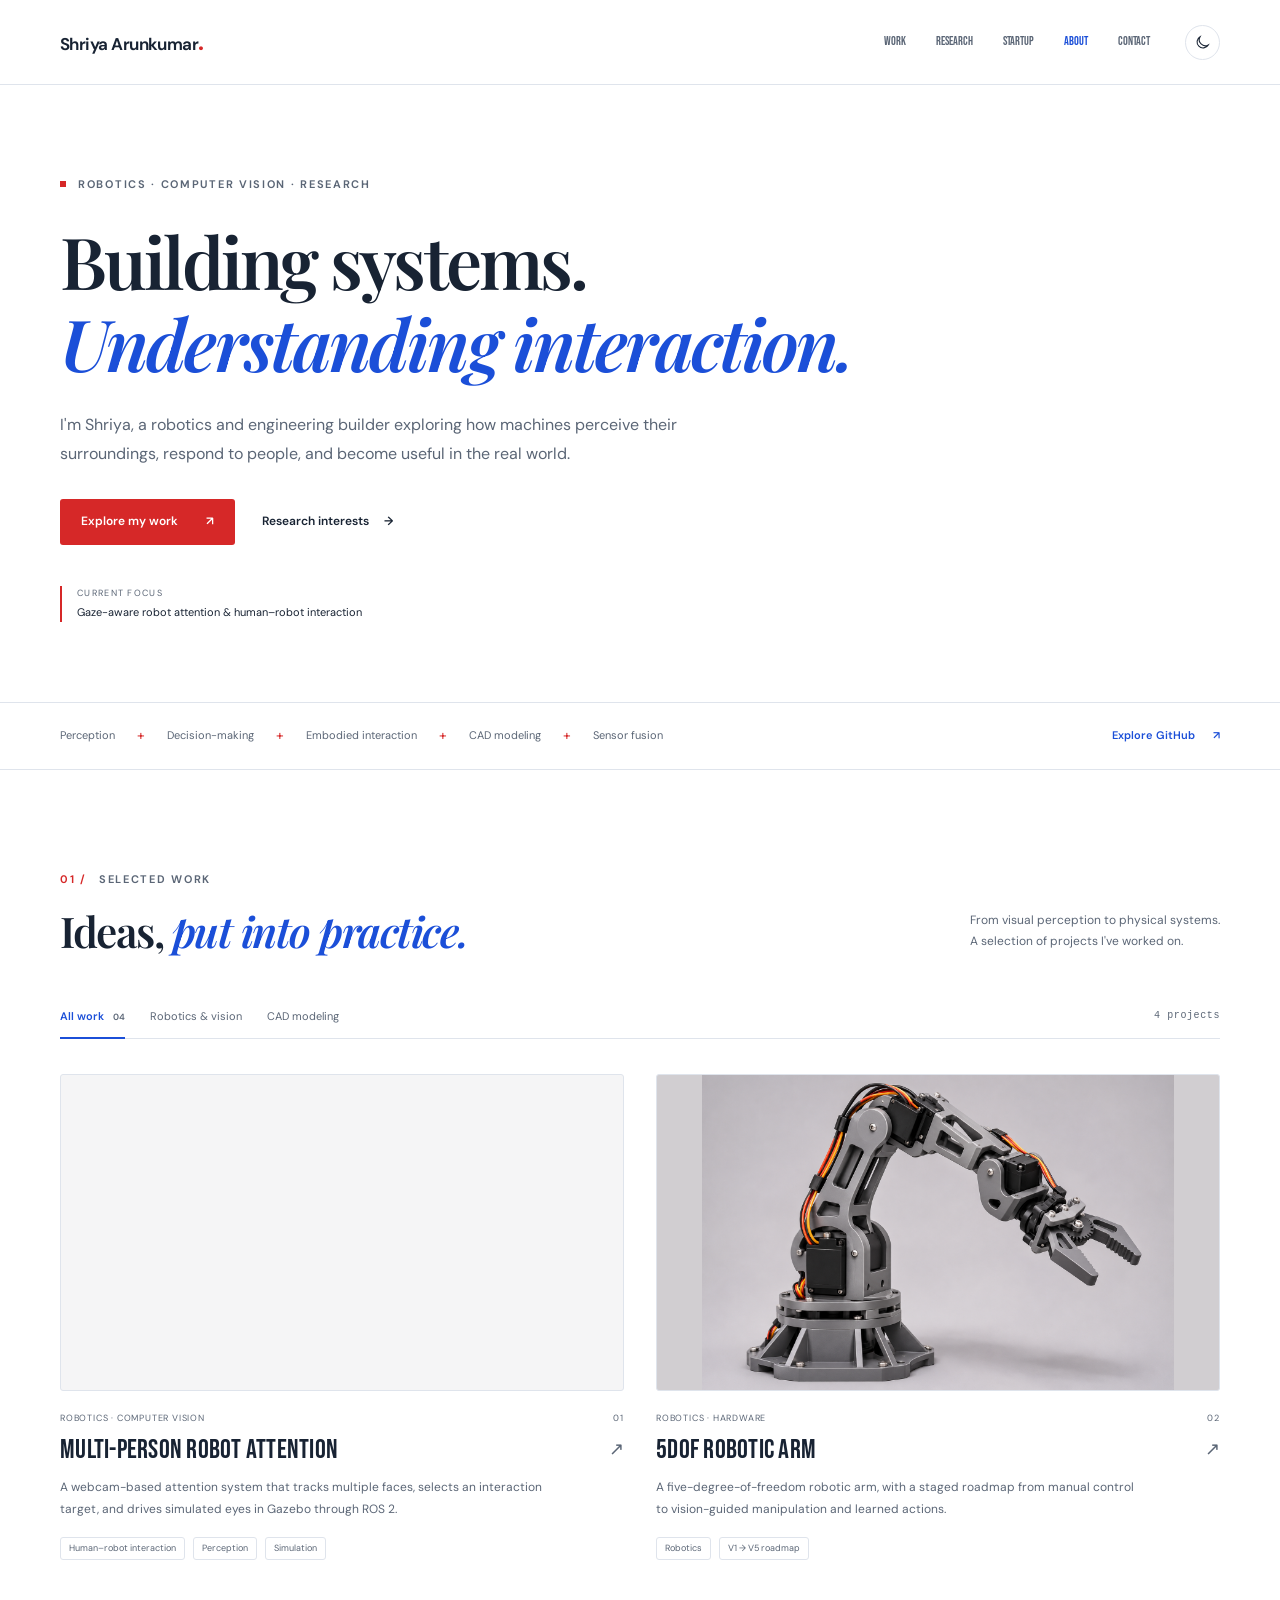
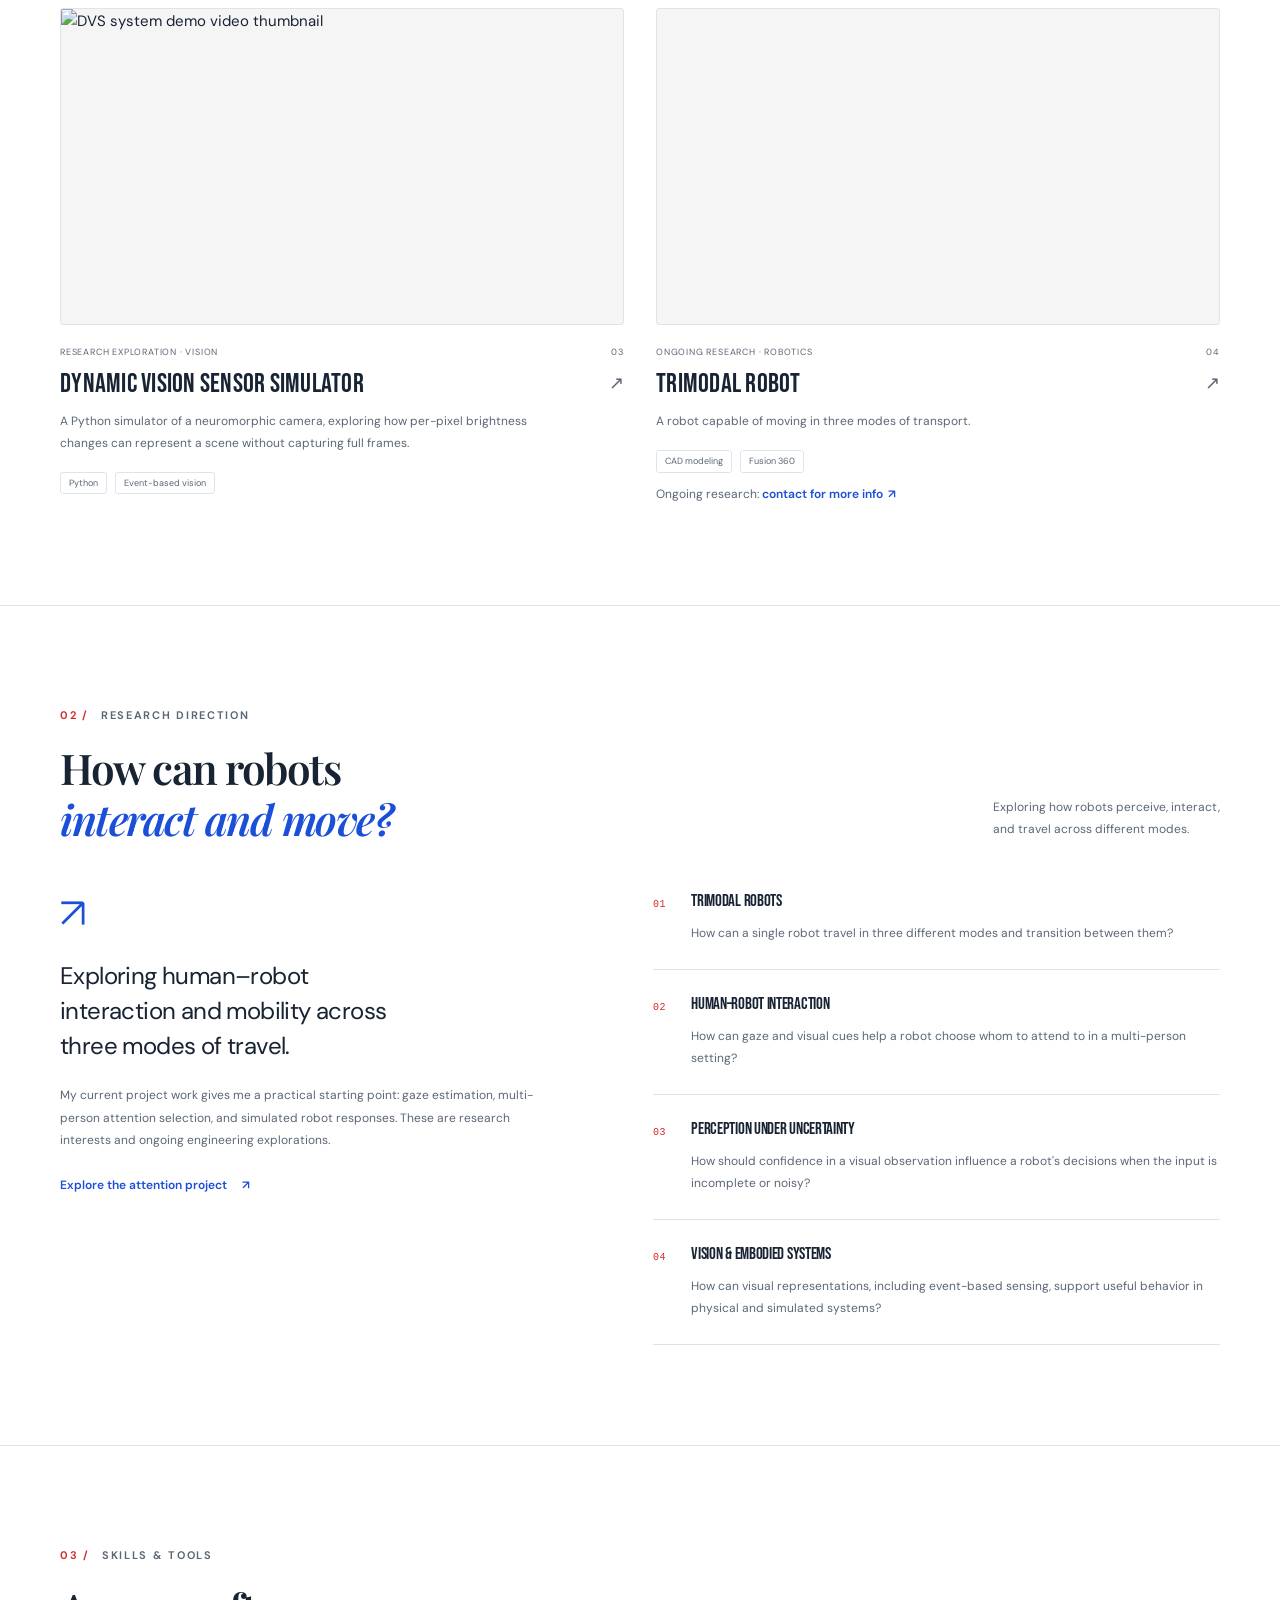
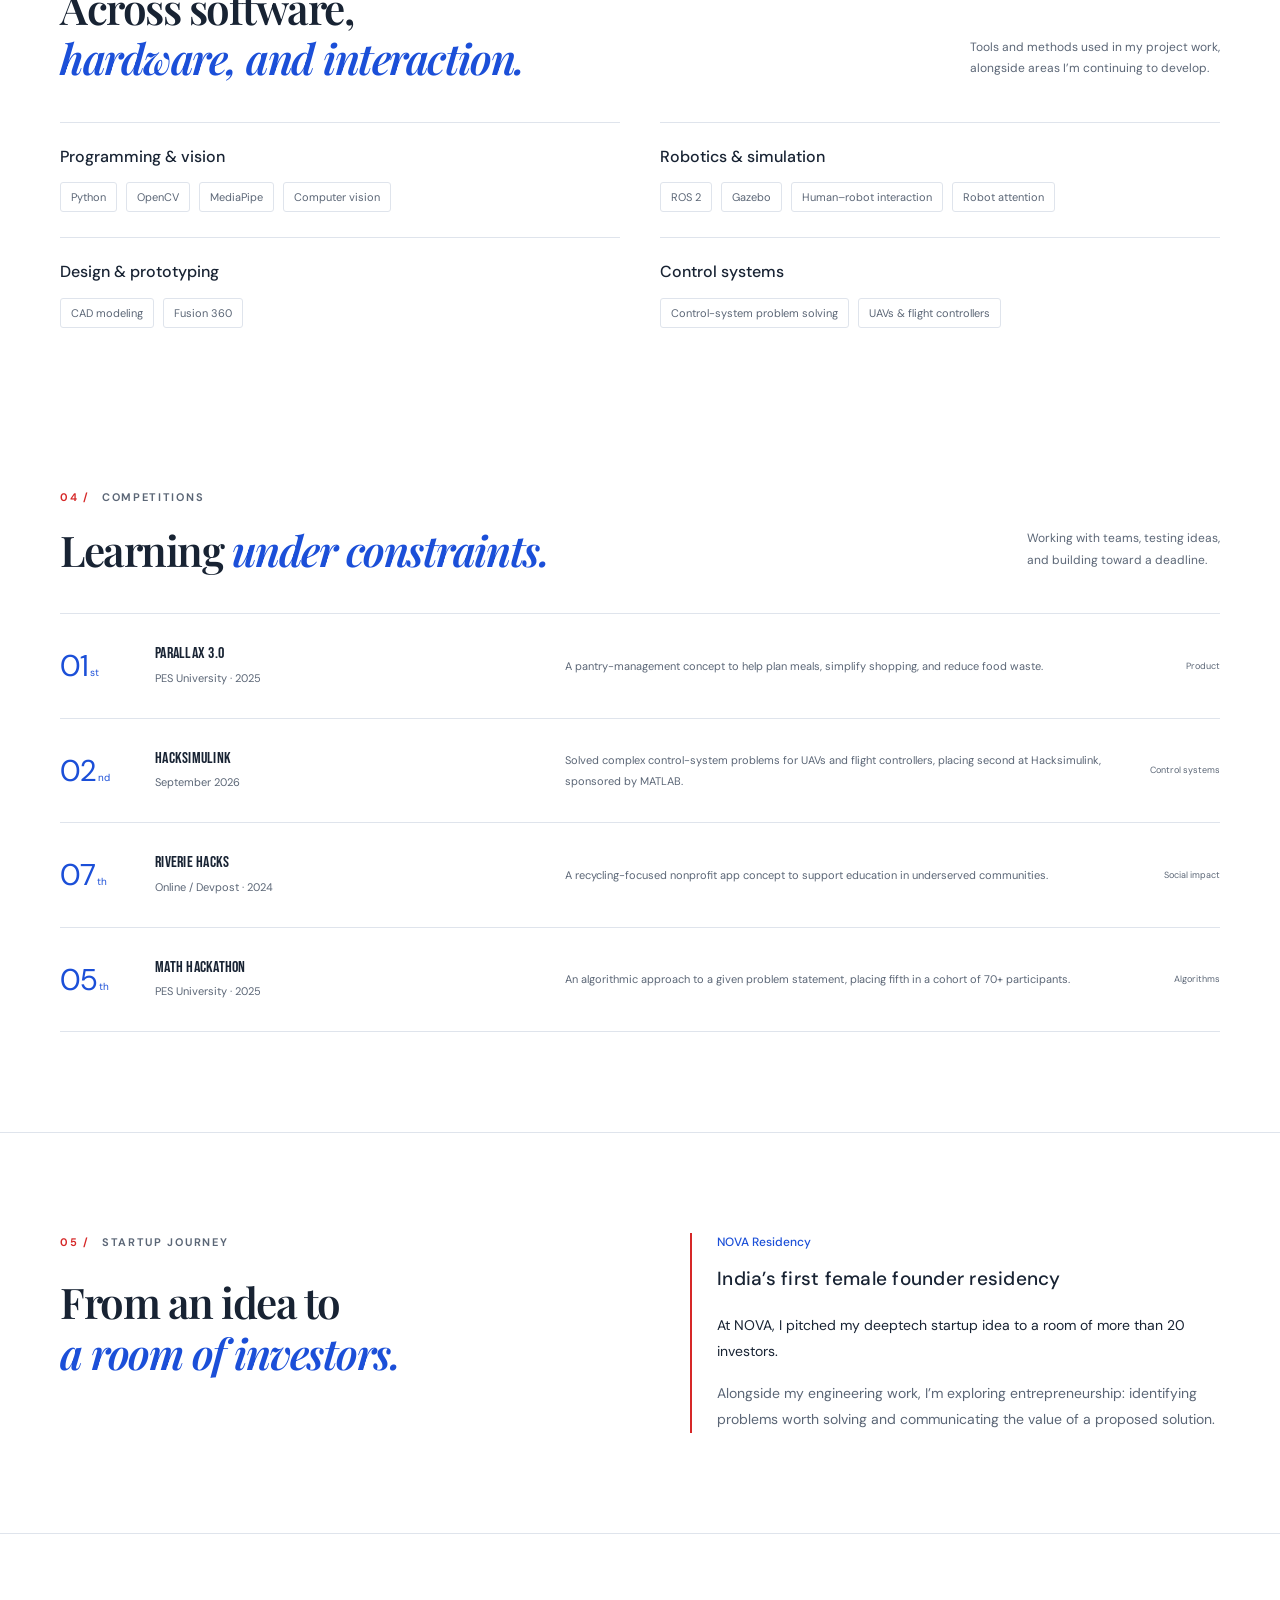
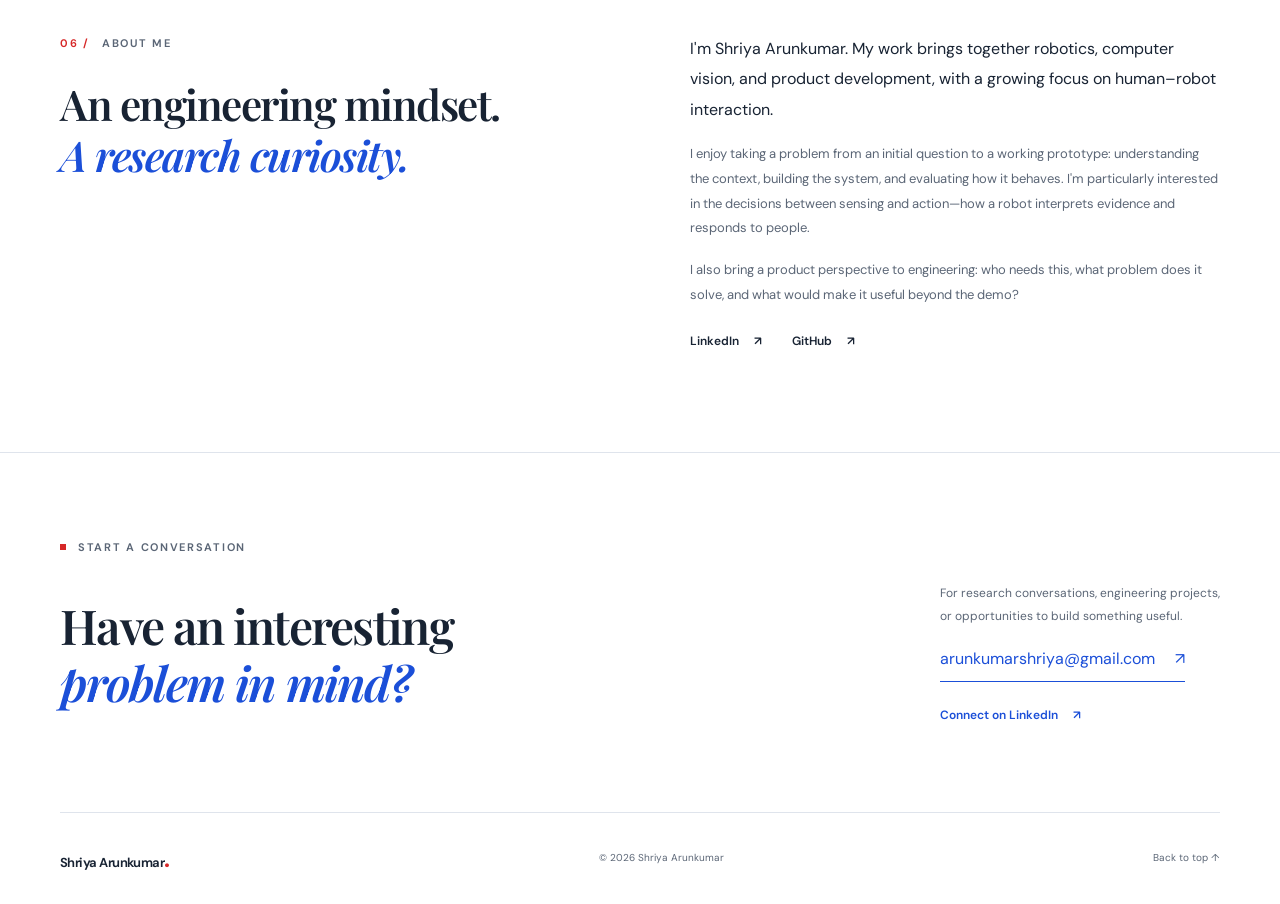
==== commit 48936625: "Redesign portfolio and add detailed robotics project pages" ====
--- a/index.html
+++ b/index.html
@@ -1,925 +1,98 @@
 <!DOCTYPE html>
 <html lang="en" data-theme="light">
 <head>
-  <meta charset="UTF-8" />
-  <meta name="viewport" content="width=device-width, initial-scale=1.0"/>
-  <title>Shriya Arunkumar — Builder</title>
+  <meta charset="UTF-8">
+  <meta name="viewport" content="width=device-width, initial-scale=1">
+  <meta name="description" content="Shriya Arunkumar — robotics, computer vision, and human–robot interaction. Explore selected projects, research interests, and engineering work.">
+  <meta name="theme-color" content="#ffffff">
+  <title>Shriya Arunkumar | Robotics & Research</title>
+  <script>try{const t=localStorage.getItem('portfolio-theme');document.documentElement.dataset.theme=t||(matchMedia('(prefers-color-scheme: dark)').matches?'dark':'light')}catch{}</script>
   <link rel="preconnect" href="https://fonts.googleapis.com">
-  <link href="https://fonts.googleapis.com/css2?family=Bebas+Neue&family=DM+Sans:ital,wght@0,300;0,400;0,500;1,300&family=Playfair+Display:ital@1&display=swap" rel="stylesheet">
-  <style>
-    /* ─────────────────────────── TOKENS ─────────────────────────── */
-    :root {
-      --bg:        #F5F2EC;
-      --bg2:       #EDE9E0;
-      --ink:       #0F0F0F;
-      --ink2:      #4A4A4A;
-      --red:       #D62828;
-      --blue:      #1B4FD8;
-      --yellow:    #F5C400;
-      --card:      #FFFFFF;
-      --border:    #D8D3C8;
-      --shadow:    rgba(0,0,0,0.08);
-      --font-display: 'Bebas Neue', sans-serif;
-      --font-body:    'DM Sans', sans-serif;
-      --font-italic:  'Playfair Display', serif;
-    }
-    [data-theme="dark"] {
-      --bg:    #0C0C0C;
-      --bg2:   #141414;
-      --ink:   #F0EDE6;
-      --ink2:  #999999;
-      --card:  #1A1A1A;
-      --border:#2A2A2A;
-      --shadow:rgba(0,0,0,0.4);
-    }
-
-    /* ─────────────────────────── RESET ─────────────────────────── */
-    *, *::before, *::after { box-sizing: border-box; margin: 0; padding: 0; }
-    html { scroll-behavior: smooth; }
-    body {
-      font-family: var(--font-body);
-      background: var(--bg);
-      color: var(--ink);
-      transition: background .35s, color .35s;
-      overflow-x: hidden;
-    }
-    a { color: inherit; text-decoration: none; }
-
-    /* ─────────────────────────── SCROLL REVEAL ─────────────────── */
-    .reveal {
-      opacity: 0;
-      transform: translateY(40px);
-      transition: opacity .7s cubic-bezier(.16,1,.3,1), transform .7s cubic-bezier(.16,1,.3,1);
-    }
-    .reveal.visible { opacity: 1; transform: none; }
-    .reveal-left  { opacity:0; transform:translateX(-50px); transition: opacity .7s cubic-bezier(.16,1,.3,1), transform .7s cubic-bezier(.16,1,.3,1); }
-    .reveal-left.visible { opacity:1; transform:none; }
-    .reveal-right { opacity:0; transform:translateX(50px);  transition: opacity .7s cubic-bezier(.16,1,.3,1), transform .7s cubic-bezier(.16,1,.3,1); }
-    .reveal-right.visible { opacity:1; transform:none; }
-
-    /* ─────────────────────────── NAV ─────────────────────────── */
-    nav {
-      position: fixed; top: 0; left: 0; right: 0; z-index: 100;
-      display: flex; align-items: center; justify-content: space-between;
-      padding: 1.1rem 3rem;
-      background: transparent;
-      backdrop-filter: blur(0px);
-      transition: background .4s, backdrop-filter .4s;
-    }
-    nav.scrolled {
-      background: color-mix(in srgb, var(--bg) 85%, transparent);
-      backdrop-filter: blur(12px);
-      border-bottom: 1px solid var(--border);
-    }
-    .nav-logo {
-      font-family: var(--font-display);
-      font-size: 1.6rem;
-      letter-spacing: .04em;
-    }
-    .nav-logo span { color: var(--red); }
-    .nav-links { display:flex; gap: 2rem; font-size:.88rem; font-weight:500; letter-spacing:.04em; }
-    .nav-links a { position:relative; }
-    .nav-links a::after {
-      content:''; position:absolute; left:0; bottom:-2px; width:0; height:1.5px;
-      background: var(--blue); transition: width .25s;
-    }
-    .nav-links a:hover::after { width:100%; }
-    .theme-toggle {
-      background:none; border:1.5px solid var(--border); border-radius:2rem;
-      padding:.35rem .75rem; cursor:pointer; font-size:.8rem; font-weight:500;
-      color: var(--ink2); transition: border-color .2s, color .2s;
-    }
-    .theme-toggle:hover { border-color: var(--ink); color:var(--ink); }
-
-    /* ─────────────────────────── HERO ─────────────────────────── */
-    .hero {
-      min-height: 100vh;
-      display: flex;
-      align-items: center;
-      justify-content: center;
-      position: relative;
-      overflow: hidden;
-      background: var(--bg);
-    }
-    
-    .hero-main {
-      display:grid;
-      grid-template-columns: 1.05fr 1fr;
-      align-items:center;
-      width:100%;
-      min-height:100vh;
-    }
-
-    .hero-image-side {
-      position:relative;
-      height:100vh;
-      overflow:hidden;
-      cursor:pointer;
-    }
-
-    .hero-image-side::after {
-      content:'';
-      position:absolute;
-      inset:0;
-      background:linear-gradient(to top right, rgba(0,0,0,.08), transparent 45%);
-      opacity:0;
-      transition:opacity .5s ease;
-      pointer-events:none;
-    }
-
-    .hero-image-side:hover::after {
-      opacity:1;
-    }
-
-    .hero-image-side img {
-      width:100%;
-      height:100%;
-      object-fit:cover;
-      display:block;
-    }
-
-    .hero-content {
-      display:flex;
-      flex-direction:column;
-      justify-content:center;
-      padding: 6rem 5rem;
-      max-width:700px;
-    }
-
-    .hero-photo-accent1,
-    .hero-photo-accent2,
-    .hero-photo-accent3 {
-      position:absolute;
-      z-index:3;
-    }
-
-    .hero-photo-accent1 {
-      width:55px;
-      height:14px;
-      background:var(--yellow);
-      top:14%;
-      left:8%;
-      transform:rotate(10deg);
-    }
-
-    .hero-photo-accent2 {
-      width:10px;
-      height:10px;
-      border-radius:50%;
-      background:var(--red);
-      top:38%;
-      left:15%;
-    }
-
-    .hero-photo-accent3 {
-      width:60px;
-      height:14px;
-      background:var(--red);
-      bottom:12%;
-      right:10%;
-      transform:rotate(-4deg);
-    }
-
-.hero-eyebrow {
-      font-size:.78rem; letter-spacing:.18em; text-transform:uppercase;
-      color: var(--ink2); margin-bottom:1.2rem;
-      display:flex; align-items:center; gap:.7rem;
-    }
-    .hero-eyebrow::before {
-      content:''; display:inline-block; width:28px; height:1.5px; background:var(--red);
-    }
-    .hero-title {
-      font-family: var(--font-display);
-      font-size: clamp(3.5rem, 6vw, 7rem);
-      line-height: .95;
-      letter-spacing: .02em;
-      margin-bottom: 1.8rem;
-    }
-    .hero-title .accent-red   { color: var(--red);  }
-    .hero-title .accent-blue  { color: var(--blue); }
-    .hero-tagline {
-      font-size:1.05rem; line-height:1.65;
-      color: var(--ink2); max-width:360px; margin-bottom:2.5rem;
-    }
-    .hero-tagline strong { color:var(--ink); font-weight:500; }
-    .underline-yellow { 
-      background: linear-gradient(to bottom, transparent 60%, var(--yellow) 60%);
-      padding-bottom:1px;
-    }
-    .underline-blue { 
-      background: linear-gradient(to bottom, transparent 60%, color-mix(in srgb, var(--blue) 40%, transparent) 60%);
-      padding-bottom:1px;
-    }
-    .underline-red { 
-      background: linear-gradient(to bottom, transparent 60%, color-mix(in srgb, var(--red) 35%, transparent) 60%);
-      padding-bottom:1px;
-    }
-    .hero-cta {
-      display:flex; gap:1rem; flex-wrap:wrap;
-    }
-    .btn {
-      display:inline-block; padding:.75rem 1.8rem;
-      font-size:.875rem; font-weight:500; letter-spacing:.03em;
-      border-radius:2px; cursor:pointer; border:none; transition: transform .15s, box-shadow .15s;
-    }
-    .btn:hover { transform:translateY(-2px); box-shadow:0 6px 20px var(--shadow); }
-    .btn-primary { background: var(--ink); color: var(--bg); }
-    [data-theme="dark"] .btn-primary { background:var(--ink); color:var(--bg); }
-    .btn-outline { background:transparent; border:1.5px solid var(--border); color:var(--ink); }
-    .btn-outline:hover { border-color:var(--ink); }
-
-    .hero-interests {
-      position: absolute; bottom:2.5rem; left:3rem;
-      display:flex; gap:1.2rem;
-    }
-    .interest-pill {
-      font-size:.72rem; letter-spacing:.1em; text-transform:uppercase;
-      padding:.3rem .8rem; border-radius:1rem;
-      border: 1.5px solid var(--border);
-      color: var(--ink2);
-      transition: border-color .2s;
-    }
-    .interest-pill:hover { border-color:var(--ink2); }
-    .interest-pill.r { border-color: color-mix(in srgb, var(--red) 40%, var(--border)); }
-    .interest-pill.b { border-color: color-mix(in srgb, var(--blue) 40%, var(--border)); }
-    .interest-pill.y { border-color: color-mix(in srgb, var(--yellow) 60%, var(--border)); }
-
-    /* ─────────────────────────── SECTION SHARED ─────────────────── */
-    section { padding: 7rem 3rem; }
-    .section-label {
-      display:flex; align-items:center; gap:.7rem;
-      font-size:.72rem; letter-spacing:.18em; text-transform:uppercase;
-      color:var(--ink2); margin-bottom:1rem;
-    }
-    .section-label .dot {
-      width:7px; height:7px; border-radius:50%;
-    }
-    .section-title {
-      font-family: var(--font-display);
-      font-size: clamp(2.4rem, 4vw, 4.5rem);
-      line-height:1; letter-spacing:.03em;
-      margin-bottom: 3.5rem;
-    }
-    .divider {
-      width:100%; height:1px; background:var(--border); margin:0;
-    }
-
-    /* ─────────────────────────── PROJECTS ─────────────────────────── */
-    #projects { background: var(--bg2); }
-    .projects-grid {
-      display: grid;
-      grid-template-columns: repeat(3, 1fr);
-      gap: 1.5px;
-    }
-    .project-card {
-      background: var(--card);
-      padding: 2.5rem;
-      position: relative;
-      overflow: hidden;
-      cursor: pointer;
-      transition: background .25s;
-    }
-    .project-card:hover { background: var(--bg); }
-    [data-theme="dark"] .project-card:hover { background: var(--bg2); }
-    .project-card::before {
-      content:''; position:absolute; top:0; left:0; width:3px; height:0;
-      background:var(--accent, var(--red));
-      transition: height .35s cubic-bezier(.16,1,.3,1);
-    }
-    .project-card:hover::before { height:100%; }
-    .project-card:nth-child(1) { --accent: var(--red); }
-    .project-card:nth-child(2) { --accent: var(--blue); }
-    .project-card:nth-child(3) { --accent: var(--yellow); }
-    .project-num {
-      font-family: var(--font-display);
-      font-size:3.5rem; color:var(--border);
-      line-height:1; margin-bottom:1rem;
-      transition: color .25s;
-    }
-    .project-card:hover .project-num { color: var(--accent, var(--red)); }
-    .project-tag {
-      font-size:.68rem; letter-spacing:.14em; text-transform:uppercase;
-      color:var(--ink2); margin-bottom:.6rem;
-    }
-    .project-name {
-      font-family: var(--font-display);
-      font-size:1.75rem; line-height:1.1; margin-bottom:.8rem;
-    }
-    .project-desc {
-      font-size:.88rem; line-height:1.65; color:var(--ink2);
-    }
-    .project-arrow {
-      position:absolute; bottom:2rem; right:2rem;
-      font-size:1.3rem; opacity:0; transform:translateX(-8px);
-      transition: opacity .25s, transform .25s;
-    }
-    .project-card:hover .project-arrow { opacity:1; transform:none; }
-
-    /* ─────────────────────────── NOTES ─────────────────────────── */
-    #notes { background: var(--bg2); }
-    .notes-layout {
-      display: grid;
-      grid-template-columns: 1fr 1.2fr;
-      gap: 5rem;
-      align-items: center;
-    }
-    .notes-text .lead {
-      font-size:1.05rem; line-height:1.75;
-      color:var(--ink2); margin-bottom:2rem;
-    }
-    .notes-link-row {
-      display:flex; gap:1rem; align-items:center;
-    }
-    .btn-red { background:var(--red); color:#fff; }
-    .btn-red:hover { background: #b01f1f; }
-    .notes-preview {
-      display:grid; grid-template-columns:1fr 1fr; gap:.8rem;
-    }
-    .note-stub {
-      background:var(--card);
-      border:1.5px solid var(--border);
-      border-radius:3px; padding:1.2rem;
-      position:relative; overflow:hidden;
-      transition: border-color .2s, transform .2s;
-      cursor:pointer;
-    }
-    .note-stub:hover { border-color:var(--ink); transform:rotate(-0.5deg) scale(1.01); }
-    .note-stub::after {
-      content:''; position:absolute; top:0; right:0;
-      width:0; height:0;
-      border-style:solid;
-      border-width:0 18px 18px 0;
-      border-color:transparent var(--bg2) transparent transparent;
-      transition: border-color .2s;
-    }
-    .note-stub:hover::after { border-color:transparent var(--border) transparent transparent; }
-    .note-date  { font-size:.68rem; color:var(--ink2); letter-spacing:.08em; margin-bottom:.4rem; }
-    .note-title { font-size:.9rem; font-weight:500; line-height:1.35; }
-    .note-tag   { display:inline-block; margin-top:.5rem; font-size:.65rem; letter-spacing:.1em; text-transform:uppercase; color:var(--ink2); }
-    .note-stub:nth-child(odd) .note-tag { color:var(--blue); }
-    .note-stub:nth-child(even) .note-tag { color:var(--red); }
-
-    /* ─────────────────────────── ABOUT STRIP ─────────────────────── */
-    #about {
-      display:grid; grid-template-columns:1fr 1fr; gap:4rem;
-      align-items:center; padding: 6rem 3rem;
-    }
-    .about-large {
-      font-family:var(--font-display);
-      font-size: clamp(2rem,4vw,4.5rem);
-      line-height:1.05; letter-spacing:.02em;
-    }
-    .about-large .word-red  { color:var(--red); }
-    .about-large .word-blue { color:var(--blue); }
-    .about-body {
-      font-size:.97rem; line-height:1.75; color:var(--ink2);
-    }
-    .about-body p + p { margin-top:1rem; }
-
-    /* ─────────────────────────── FOOTER ─────────────────────────── */
-    footer {
-      border-top:1px solid var(--border);
-      padding: 2.5rem 3rem;
-      display:flex; align-items:center; justify-content:space-between;
-      font-size:.82rem; color:var(--ink2);
-    }
-    footer .footer-logo { font-family:var(--font-display); font-size:1.3rem; color:var(--ink); }
-    .social-row { display:flex; gap:1.5rem; }
-    .social-row a { transition:color .2s; }
-    .social-row a:hover { color:var(--ink); }
-
-    /* ─────────────────────────── MARQUEE ─────────────────────────── */
-    .marquee-wrap {
-      overflow:hidden; border-top:1px solid var(--border); border-bottom:1px solid var(--border);
-      padding:.7rem 0; background:var(--bg2);
-    }
-    .marquee-track {
-      display:flex; width:max-content;
-      animation: marquee 22s linear infinite;
-    }
-    .marquee-track span {
-      font-family:var(--font-display); font-size:1.2rem; letter-spacing:.06em;
-      padding:0 2.5rem; white-space:nowrap; color:var(--ink2);
-    }
-    .marquee-track span em { font-style:normal; color:var(--red); }
-    @keyframes marquee { from {transform:translateX(0)} to {transform:translateX(-50%)} }
-
-    /* ─────────────────────────── HACKATHONS ─────────────────────── */
-    #hackathons { background: var(--bg); }
-    .hackathons-intro {
-      max-width: 560px; font-size:1rem; line-height:1.7;
-      color:var(--ink2); margin-bottom:3.5rem;
-    }
-    .hackathons-grid {
-      display: grid;
-      grid-template-columns: repeat(2, 1fr);
-      gap: 1.5px;
-    }
-    .hack-card {
-      background: var(--card);
-      border: 1.5px solid var(--border);
-      padding: 2.5rem;
-      position: relative;
-      overflow: hidden;
-      transition: background .25s, border-color .25s;
-    }
-    .hack-card:hover { border-color: var(--ink2); }
-    .hack-card::before {
-      content:''; position:absolute; top:0; left:0; width:0; height:3px;
-      background: var(--hack-accent, var(--red));
-      transition: width .4s cubic-bezier(.16,1,.3,1);
-    }
-    .hack-card:hover::before { width:100%; }
-    .hack-card:nth-child(1) { --hack-accent: var(--red); }
-    .hack-card:nth-child(2) { --hack-accent: var(--blue); }
-    .hack-card:nth-child(3) { --hack-accent: var(--yellow); }
-    .hack-card:nth-child(4) { --hack-accent: var(--red); }
-    .hack-trophy {
-      font-size:2rem; margin-bottom:1rem; display:block;
-    }
-    .hack-place {
-      font-family: var(--font-display);
-      font-size:3rem; line-height:1;
-      color: var(--hack-accent, var(--red));
-      margin-bottom:.4rem;
-    }
-    .hack-event {
-      font-family: var(--font-display);
-      font-size:1.4rem; margin-bottom:.5rem;
-    }
-    .hack-meta {
-      font-size:.72rem; letter-spacing:.12em; text-transform:uppercase;
-      color:var(--ink2); margin-bottom:1rem;
-    }
-    .hack-desc {
-      font-size:.88rem; line-height:1.65; color:var(--ink2);
-    }
-    .hack-tag {
-      display:inline-block; margin-top:1rem;
-      font-size:.68rem; letter-spacing:.1em; text-transform:uppercase;
-      padding:.25rem .65rem; border-radius:1rem;
-      border:1.5px solid var(--hack-accent, var(--red));
-      color: var(--hack-accent, var(--red));
-    }
-    .hackathons-stat-row {
-      display:flex; gap:3rem; margin-bottom:3.5rem;
-    }
-    .hack-stat { }
-    .hack-stat-num {
-      font-family:var(--font-display);
-      font-size:3.5rem; line-height:1;
-      color:var(--ink);
-    }
-    .hack-stat-num span { color:var(--red); }
-    .hack-stat-label {
-      font-size:.75rem; letter-spacing:.12em; text-transform:uppercase;
-      color:var(--ink2); margin-top:.3rem;
-    }
-
-    
-    /* ─────────────────────────── HERO ANIMATIONS ─────────────────────── */
-
-    .hero-image-side img {
-      animation: heroZoom 1.8s cubic-bezier(.16,1,.3,1);
-      transition: transform .6s cubic-bezier(.16,1,.3,1), filter .4s ease;
-    }
-
-    .hero-image-side:hover img {
-      transform: scale(1.06);
-      filter: brightness(1.04);
-    }
-
-    .hero-content {
-      animation: heroSlideIn 1.1s cubic-bezier(.16,1,.3,1);
-    }
-
-    .hero-title span,
-    .hero-title {
-      transition: transform .35s ease, letter-spacing .35s ease;
-    }
-
-    .hero-title:hover {
-      transform: translateX(8px);
-      letter-spacing: .04em;
-    }
-
-    .hero-tagline {
-      transition: transform .35s ease, opacity .35s ease;
-    }
-
-    .hero-tagline:hover {
-      transform: translateX(6px);
-      opacity: .9;
-    }
-
-    .hero-cta .btn {
-      transition:
-        transform .25s ease,
-        box-shadow .25s ease,
-        background .25s ease;
-    }
-
-    .hero-cta .btn:hover {
-      transform: translateY(-5px) scale(1.03);
-    }
-
-    .hero-photo-accent1,
-    .hero-photo-accent2,
-    .hero-photo-accent3 {
-      animation: floatAccent 4s ease-in-out infinite;
-    }
-
-    .hero-photo-accent2 {
-      animation-delay: .8s;
-    }
-
-    .hero-photo-accent3 {
-      animation-delay: 1.5s;
-    }
-
-    @keyframes heroZoom {
-      0% {
-        transform: scale(1.15);
-        opacity: 0;
-      }
-      100% {
-        transform: scale(1);
-        opacity: 1;
-      }
-    }
-
-    @keyframes heroSlideIn {
-      0% {
-        opacity: 0;
-        transform: translateX(70px);
-      }
-      100% {
-        opacity: 1;
-        transform: translateX(0);
-      }
-    }
-
-    @keyframes floatAccent {
-      0%, 100% {
-        transform: translateY(0px) rotate(0deg);
-      }
-      50% {
-        transform: translateY(-10px) rotate(4deg);
-      }
-    }
-
-
-/* ─────────────────────────── RESPONSIVE ─────────────────────── */
-    @media (max-width:900px) {
-      .hero-main {
-        grid-template-columns:1fr;
-      }
-
-      .hero-image-side {
-        order:2;
-        height:55vh;
-      }
-
-      .hero-content {
-        order:1;
-        padding:7rem 1.5rem 3rem;
-      }
-      .projects-grid,
-      .reels-row,
-      .hackathons-grid,
-      .notes-layout { grid-template-columns:1fr; }
-      #about { grid-template-columns:1fr; gap:2rem; }
-      nav { padding:1rem 1.5rem; }
-      section { padding:5rem 1.5rem; }
-      .hero-interests { left:1.5rem; flex-wrap:wrap; }
-    }
-
-    /* ─────────────────────────── CURSOR DOT ─────────────────────── */
-    .cursor {
-      position:fixed; width:8px; height:8px; border-radius:50%;
-      background:var(--red); pointer-events:none; z-index:9999;
-      transform:translate(-50%,-50%);
-      transition:width .2s,height .2s,background .2s;
-    }
-    .cursor-ring {
-      position:fixed; width:34px; height:34px; border-radius:50%;
-      border:1.5px solid color-mix(in srgb, var(--red) 50%, transparent);
-      pointer-events:none; z-index:9998;
-      transform:translate(-50%,-50%);
-      transition:transform .08s, width .2s, height .2s;
-    }
-    @media (hover:none) { .cursor,.cursor-ring { display:none; } }
-  </style>
+  <link rel="preconnect" href="https://fonts.gstatic.com" crossorigin>
+  <link href="https://fonts.googleapis.com/css2?family=Bebas+Neue&amp;family=DM+Sans:ital,wght@0,300;0,400;0,500;1,300&amp;family=Playfair+Display:ital,wght@0,600;0,700;1,600;1,700&amp;display=swap" rel="stylesheet">
+  <link rel="stylesheet" href="styles.css">
+  <script src="script.js" defer></script>
 </head>
 <body>
-
-  <!-- Custom cursor -->
-  <div class="cursor" id="cursor"></div>
-  <div class="cursor-ring" id="cursorRing"></div>
-
-  <!-- ── NAV ── -->
-  <nav id="navbar">
-    <div class="nav-logo">Shriya<span>.</span>Arunkumar</div>
-    <div class="nav-links">
-      <a href="#projects">Projects</a>
-      <a href="#hackathons">Hackathons</a>
-      <!--<a href="#notes">Notes</a> -->
-      <a href="#about">About</a>
-    </div>
-    <button class="theme-toggle" id="themeToggle">◐ Dark</button>
-  </nav>
-
-  <!-- ── HERO ── -->
-  <section class="hero" id="home">
-
-    <div class="hero-main">
-
-      <div class="hero-content">
-        <div class="hero-eyebrow">Builder &amp; Entrepreneur</div>
-
-        <h1 class="hero-title reveal">
-          I <span class="accent-red">BUILD</span><br>
-          THINGS<br>
-          THAT <span class="accent-blue">MATTER</span>
-        </h1>
-
-        <p class="hero-tagline reveal">
-          Obsessed with <span class="underline-red">robotics</span>, 
-          building products, and pushing ideas from <strong>zero to one</strong>. 
-          When I'm not coding, I'm on the <span class="underline-yellow">basketball court</span> 
-          or playing <span class="underline-blue">violin</span>.
-        </p>
-
-        <div class="hero-cta reveal">
-          <a href="#projects" class="btn btn-primary">See My Work</a>
-         <!-- <a href="#notes" class="btn btn-outline">Read My Notes</a> -->
-        </div>
-      </div>
-
-      <div class="hero-image-side reveal-right">
-        <img src="pfp4.jpg" alt="Profile Photo">
-      </div>
-
-    </div>
-  </section>
-
-  <!-- ── MARQUEE ── -->
-  <div class="marquee-wrap">
-    <div class="marquee-track">
-      <span>ROBOTICS <em>✦</em></span>
-      <span>ENTREPRENEURSHIP <em>✦</em></span>
-      <span>BASKETBALL <em>✦</em></span>
-      <span>VIOLIN <em>✦</em></span>
-      <span>HARDWARE <em>✦</em></span>
-      <span>HACKATHONs <em>✦</em></span>
-      <span>BUILDING STUFF <em>✦</em></span>
-      <span>ROBOTICS <em>✦</em></span>
-      <span>ENTREPRENEURSHIP <em>✦</em></span>
-      <span>BASKETBALL <em>✦</em></span>
-      <span>VIOLIN <em>✦</em></span>
-      <span>HARDWARE <em>✦</em></span>
-      <span>HACKATHONS <em>✦</em></span>
-      <span>BUILDING STUFF <em>✦</em></span>
-    </div>
-  </div>
-
-  <!-- ── PROJECTS ── -->
-  <section id="projects">
-    <div class="section-label">
-      <span class="dot" style="background:var(--red)"></span> Selected Work
-    </div>
-    <h2 class="section-title reveal">PROJECTS</h2>
-
-    <div class="projects-grid">
-      <div class="project-card reveal">
-        <div class="project-num">01</div>
-        <div class="project-tag">Research · Robotics</div>
-        <div class="project-name">DVS Simulator</div>
-        <p class="project-desc">A Python-based software simulator of a Dynamic Vision Sensor (DVS) — a neuromorphic camera that mimics the human retina by detecting per-pixel brightness changes instead of capturing full frames.</p>
-        <div class="project-arrow"><a href="https://github.com/Shriya-Arunkumar/DVS-simulator">→</a></div>
-      </div>
-      <div class="project-card reveal" style="transition-delay:.1s">
-        <div class="project-num">02</div>
-        <div class="project-tag">Robotics · Hardware</div>
-        <div class="project-name">Gas Pipe Inspection Rover</div>
-        <p class="project-desc">inspecting underground pipes manually can be dangerous for the workers as well as a disturbance for the people using the roads to commute. To combat this, we built a rover which goes insides checks fro cracks and corrosion using Computer vision and maps the exact location back to the user.</p>
-        <div class="project-arrow"><a href="https://github.com/shreya-965/pipe_inspection_robot">→</a></div>
-      </div>
-      <div class="project-card reveal" style="transition-delay:.2s">
-        <div class="project-num">03</div>
-        <div class="project-tag">Software · Product</div>
-        <div class="project-name">SPEC</div>
-        <p class="project-desc">We focus on helping teens with mental health challenges like suicidal thoughts, poor awareness, and sleep deprivation. Our mission is to provide education, counseling, and tools to build emotional resilience, improve well-being, and promote healthier sleep for a balanced life.</p>
-        <div class="project-arrow"><a href="https://github.com/Shriya-Arunkumar/spec">→</a></div>
+  <a class="skip-link" href="#main">Skip to content</a>
+  <header class="header">
+    <div class="container nav">
+      <a class="wordmark" href="#home" aria-label="Shriya Arunkumar, home">Shriya Arunkumar<span class="brand-dot">.</span></a>
+      <nav aria-label="Main navigation" id="navigation">
+        <a href="#work">Work</a><a href="#research">Research</a><a href="#startup">Startup</a><a href="#about">About</a><a href="#contact">Contact</a>
+      </nav>
+      <div class="nav-actions">
+        <button class="theme-toggle" type="button" aria-label="Switch to dark mode" title="Switch color theme"><svg class="moon" viewBox="0 0 24 24" aria-hidden="true"><path d="M20.2 15.4A8.5 8.5 0 0 1 8.6 3.8a8.5 8.5 0 1 0 11.6 11.6Z"/></svg><svg class="sun" viewBox="0 0 24 24" aria-hidden="true"><circle cx="12" cy="12" r="4"/><path d="M12 2v2m0 16v2M2 12h2m16 0h2M5 5l1.5 1.5m11 11L19 19M5 19l1.5-1.5m11-11L19 5"/></svg></button>
+        <button class="menu-toggle" type="button" aria-expanded="false" aria-controls="navigation">Menu <span aria-hidden="true">☰</span></button>
       </div>
     </div>
-  </section>
-
-  <div class="divider"></div>
-
-  <!-- ── HACKATHONS ── -->
-  <section id="hackathons">
-    <div class="section-label">
-      <span class="dot" style="background:var(--red)"></span> Competition Record
-    </div>
-    <h2 class="section-title reveal">
-      HACK<span style="color:var(--red)">ATHONS</span>
-    </h2>
-
-    <div class="hackathons-stat-row reveal">
-      <div class="hack-stat">
-        <div class="hack-stat-num">4<span>×</span></div>
-        <div class="hack-stat-label">Wins</div>
+  </header>
+  <main id="main">
+    <section class="hero container" id="home" aria-labelledby="hero-title">
+      <div class="hero-copy">
+        <p class="eyebrow"><span class="red-mark"></span> Robotics · Computer vision · Research</p>
+        <h1 id="hero-title" class="editorial-title">Building systems.<br><span>Understanding interaction.</span></h1>
+        <p class="hero-description">I'm Shriya, a robotics and engineering builder exploring how machines perceive their surroundings, respond to people, and become useful in the real world.</p>
+        <div class="hero-actions"><a class="button button-primary button-work" href="#work">Explore my work <span aria-hidden="true">↗</span></a><a class="text-link" href="#research">Research interests <span aria-hidden="true">→</span></a></div>
+        <div class="hero-focus"><span class="focus-label">Current focus</span><span>Gaze-aware robot attention & human–robot interaction</span></div>
       </div>
-      <div class="hack-stat">
-        <div class="hack-stat-num" style="color:var(--blue)">48<span style="color:var(--blue)">h</span></div>
-        <div class="hack-stat-label">Avg Sprint Length</div>
+    </section>
+    <div class="discipline-strip"><div class="container"><span>Perception</span><span class="strip-plus" aria-hidden="true">+</span><span>Decision-making</span><span class="strip-plus" aria-hidden="true">+</span><span>Embodied interaction</span><span class="strip-plus" aria-hidden="true">+</span><span>CAD modeling</span><span class="strip-plus" aria-hidden="true">+</span><span>Sensor fusion</span><a href="https://github.com/Shriya-Arunkumar" target="_blank" rel="noopener noreferrer">Explore GitHub <span aria-hidden="true">↗</span></a></div></div>
+    <section class="section container" id="work" aria-labelledby="work-title">
+      <div class="section-heading"><div><p class="eyebrow"><span class="section-index">01 /</span> Selected work</p><h2 id="work-title" class="editorial-title">Ideas, <span class="heading-accent">put into practice.</span></h2></div><p>From visual perception to physical systems.<br>A selection of projects I've worked on.</p></div>
+      <div class="work-toolbar"><div class="filters" role="group" aria-label="Filter projects"><button type="button" class="filter active" data-filter="all" aria-pressed="true">All work <span>04</span></button><button type="button" class="filter" data-filter="robotics" aria-pressed="false">Robotics & vision</button><button type="button" class="filter" data-filter="cad" aria-pressed="false">CAD modeling</button></div><p class="mono" id="filter-status" role="status">4 projects</p></div>
+      <div class="project-grid">
+        <article class="project" data-category="robotics">
+          <a class="project-thumbnail" href="projects/robot-attention.html" aria-label="Read about Multi-person Robot Attention"></a>
+          <div class="project-meta"><span>Robotics · Computer vision</span><span>01</span></div><h3><a href="projects/robot-attention.html">Multi-person Robot Attention <span aria-hidden="true">↗</span></a></h3><p>A webcam-based attention system that tracks multiple faces, selects an interaction target, and drives simulated eyes in Gazebo through ROS 2.</p><div class="tags"><span>Human–robot interaction</span><span>Perception</span><span>Simulation</span></div>
+        </article>
+        <article class="project" data-category="robotics cad">
+          <a class="project-thumbnail arm-thumbnail" href="projects/5dof-arm.html" aria-label="Read about the 5DOF Robotic Arm"><img src="assets/5dof-arm-cover.png" alt="Gray robotic arm with servo motors, routed wiring, and a two-finger gripper" width="1536" height="1024" loading="lazy"></a>
+          <div class="project-meta"><span>Robotics · Hardware</span><span>02</span></div>
+          <h3><a href="projects/5dof-arm.html">5DOF Robotic Arm <span aria-hidden="true">↗</span></a></h3>
+          <p>A five-degree-of-freedom robotic arm, with a staged roadmap from manual control to vision-guided manipulation and learned actions.</p>
+          <div class="tags"><span>Robotics</span><span>V1 → V5 roadmap</span></div>
+        </article>
+        <article class="project" data-category="robotics">
+          <a class="project-thumbnail" href="projects/dvs-simulator.html" aria-label="Read about Dynamic Vision Sensor Simulator"><img src="https://i.ytimg.com/vi/h6xRmbdWzHc/hqdefault.jpg" alt="DVS system demo video thumbnail" width="480" height="360" loading="lazy"></a>
+          <div class="project-meta"><span>Research exploration · Vision</span><span>03</span></div><h3><a href="projects/dvs-simulator.html">Dynamic Vision Sensor Simulator <span aria-hidden="true">↗</span></a></h3><p>A Python simulator of a neuromorphic camera, exploring how per-pixel brightness changes can represent a scene without capturing full frames.</p><div class="tags"><span>Python</span><span>Event-based vision</span></div>
+        </article>
+        <article class="project" data-category="robotics cad">
+          <a class="project-thumbnail" href="projects/trimodal-robot.html" aria-label="Read about Trimodal Robot"></a>
+          <div class="project-meta"><span>Ongoing research · Robotics</span><span>04</span></div>
+          <h3><a href="projects/trimodal-robot.html">Trimodal Robot <span aria-hidden="true">↗</span></a></h3>
+          <p>A robot capable of moving in three modes of transport.</p>
+          <div class="tags"><span>CAD modeling</span><span>Fusion 360</span></div>
+          <p class="research-contact">Ongoing research: <a class="text-link" href="mailto:arunkumarshriya@gmail.com?subject=Trimodal%20Robot%20Research">contact for more info <span aria-hidden="true">↗</span></a></p>
+        </article>
       </div>
-      <div class="hack-stat">
-        <div class="hack-stat-num" style="color:var(--ink2)">∞</div>
-        <div class="hack-stat-label">Ideas Shipped</div>
+    </section>
+    <section class="research-section" id="research" aria-labelledby="research-title"><div class="container section">
+      <div class="section-heading"><div><p class="eyebrow"><span class="section-index">02 /</span> Research direction</p><h2 id="research-title" class="editorial-title">How can robots<br><span class="heading-accent">interact and move?</span></h2></div><p>Exploring how robots perceive, interact,<br>and travel across different modes.</p></div>
+      <div class="research-layout"><div class="research-statement"><span class="research-symbol" aria-hidden="true">↗</span><p>Exploring human–robot interaction and mobility across three modes of travel.</p><p class="research-note">My current project work gives me a practical starting point: gaze estimation, multi-person attention selection, and simulated robot responses. These are research interests and ongoing engineering explorations.</p><a class="text-link" href="projects/robot-attention.html">Explore the attention project <span aria-hidden="true">↗</span></a></div>
+      <div class="research-topics"><article><span class="mono">01</span><div><h3>Trimodal robots</h3><p>How can a single robot travel in three different modes and transition between them?</p></div></article><article><span class="mono">02</span><div><h3>Human–robot interaction</h3><p>How can gaze and visual cues help a robot choose whom to attend to in a multi-person setting?</p></div></article><article><span class="mono">03</span><div><h3>Perception under uncertainty</h3><p>How should confidence in a visual observation influence a robot's decisions when the input is incomplete or noisy?</p></div></article><article><span class="mono">04</span><div><h3>Vision & embodied systems</h3><p>How can visual representations, including event-based sensing, support useful behavior in physical and simulated systems?</p></div></article></div></div>
+    </div></section>
+    <section class="section container skills-section" id="skills" aria-labelledby="skills-title">
+      <div class="section-heading"><div><p class="eyebrow"><span class="section-index">03 /</span> Skills & tools</p><h2 id="skills-title" class="editorial-title">Across software,<br><span class="heading-accent">hardware, and interaction.</span></h2></div><p>Tools and methods used in my project work,<br>alongside areas I’m continuing to develop.</p></div>
+      <div class="skills-grid">
+        <article class="skill-group"><h3>Programming & vision</h3><div class="tags"><span>Python</span><span>OpenCV</span><span>MediaPipe</span><span>Computer vision</span></div></article>
+        <article class="skill-group"><h3>Robotics & simulation</h3><div class="tags"><span>ROS 2</span><span>Gazebo</span><span>Human–robot interaction</span><span>Robot attention</span></div></article>
+        <article class="skill-group"><h3>Design & prototyping</h3><div class="tags"><span>CAD modeling</span><span>Fusion 360</span></div></article>
+        <article class="skill-group"><h3>Control systems</h3><div class="tags"><span>Control-system problem solving</span><span>UAVs & flight controllers</span></div></article>
       </div>
-    </div>
-
-    <p class="hackathons-intro reveal">
-      Hackathons aren't just competitions — they're my <span class="underline-red">sharpening stone</span>. 
-      Tight deadlines, real constraints, and a blank canvas force you to prioritise ruthlessly and 
-      <span class="underline-blue">ship fast</span>. Four wins and counting.
-    </p>
-
-    <div class="hackathons-grid">
-      <div class="hack-card reveal">
-        <span class="hack-trophy">🏆</span>
-        <div class="hack-place">1ST</div>
-        <div class="hack-event">Hackathon Win #1</div>
-        <div class="hack-meta">Parallax 3.0 · PES Univeristy · 2025</div>
-        <p class="hack-desc">Pitched a console which logs your pantry data to make shopping for new item, making dinner with the ingredients left all with the aim of reducing food waste.</p>
-        <span class="hack-tag">B2C · Product</span>
+    </section>
+    <section class="section container" id="hackathons" aria-labelledby="competition-title"><div class="section-heading"><div><p class="eyebrow"><span class="section-index">04 /</span> Competitions</p><h2 id="competition-title" class="editorial-title">Learning <span class="heading-accent">under constraints.</span></h2></div><p>Working with teams, testing ideas,<br>and building toward a deadline.</p></div>
+      <div class="competition-list"><article class="competition"><span class="place">01<span>st</span></span><div><h3>Parallax 3.0</h3><p>PES University · 2025</p></div><p class="competition-description">A pantry-management concept to help plan meals, simplify shopping, and reduce food waste.</p><span class="competition-field">Product</span></article><article class="competition"><span class="place">02<span>nd</span></span><div><h3>Hacksimulink</h3><p>September 2026</p></div><p class="competition-description">Solved complex control-system problems for UAVs and flight controllers, placing second at Hacksimulink, sponsored by MATLAB.</p><span class="competition-field">Control systems</span></article><article class="competition"><span class="place">07<span>th</span></span><div><h3>Riverie Hacks</h3><p>Online / Devpost · 2024</p></div><p class="competition-description">A recycling-focused nonprofit app concept to support education in underserved communities.</p><span class="competition-field">Social impact</span></article><article class="competition"><span class="place">05<span>th</span></span><div><h3>Math Hackathon</h3><p>PES University · 2025</p></div><p class="competition-description">An algorithmic approach to a given problem statement, placing fifth in a cohort of 70+ participants.</p><span class="competition-field">Algorithms</span></article></div>
+    </section>
+    <section class="startup-section" id="startup" aria-labelledby="startup-title">
+      <div class="container section startup-layout">
+        <div><p class="eyebrow"><span class="section-index">05 /</span> Startup journey</p><h2 id="startup-title" class="editorial-title">From an idea to<br><span class="heading-accent">a room of investors.</span></h2></div>
+        <article class="residency-story"><p class="residency-name">NOVA Residency</p><h3>India’s first female founder residency</h3><p>At NOVA, I pitched my deeptech startup idea to a room of more than 20 investors.</p><p class="residency-reflection">Alongside my engineering work, I’m exploring entrepreneurship: identifying problems worth solving and communicating the value of a proposed solution.</p></article>
       </div>
-      <div class="hack-card reveal" style="transition-delay:.1s">
-        <span class="hack-trophy">🏆</span>
-        <div class="hack-place">2nd</div>
-        <div class="hack-event">Hackathon Win #2</div>
-        <div class="hack-meta">WebTech Hackathon · Hunar Intern · 2024</div>
-        <p class="hack-desc">Placed 2nd at a hackathon with 180+ participants from all over the country. Built an online budget tracker to make expense tracker easier, educating the youth on money management and the stock market</p>
-        <span class="hack-tag">Software · AI</span>
-      </div>
-      <div class="hack-card reveal" style="transition-delay:.2s">
-        <span class="hack-trophy">🏆</span>
-        <div class="hack-place">7th</div>
-        <div class="hack-event">Hackathon Win #3</div>
-        <div class="hack-meta">Riverie Hacks · Online - Devpost · 2024</div>
-        <p class="hack-desc">Placed 7th overall in 24h global hackathon with 180+ participants. Developed an app for non-profit which collects recyclables from people worldwide, thus being able to fund education for children in under privileged countries.</p>
-        <span class="hack-tag">Product · Design</span>
-      </div>
-      <div class="hack-card reveal" style="transition-delay:.3s">
-        <span class="hack-trophy">🏆</span>
-        <div class="hack-place">5th</div>
-        <div class="hack-event">Hackathon Win #4</div>
-        <div class="hack-meta">Math Hacathon · PES University · 2025</div>
-        <p class="hack-desc">Developed an algorigthm to best suit the problem statement given. Placed 5th with over 70+ participants from the batch.</p>
-        <span class="hack-tag">Math · Ideation</span>
-      </div>
-    </div>
-  </section>
-
-  <div class="divider"></div>
-
-
-  <!-- ── NOTES ── --
-  <section id="notes">
-    <div class="notes-layout">
-      <div class="notes-text">
-        <div class="section-label reveal-left">
-          <span class="dot" style="background:var(--yellow)"></span> Second Brain
-        </div>
-        <h2 class="section-title reveal-left" style="margin-bottom:1.5rem">
-          MY<br><span style="color:var(--yellow)">NOTES</span>
-        </h2>
-        <p class="lead reveal-left">
-          I keep <span class="underline-yellow">handwritten notes</span> on everything — robotics papers, 
-          startup ideas, basketball strategy, music theory. 
-          Some of it might be useful to <span class="underline-blue">you</span>.
-        </p>
-        <div class="notes-link-row reveal-left">
-          <a href="/notes" class="btn btn-red">Browse All Notes →</a>
-          <span style="font-size:.82rem;color:var(--ink2)">Updated weekly</span>
-        </div>
-      </div>
-
-      <div class="notes-preview">
-        <div class="note-stub reveal" style="transition-delay:0s">
-          <div class="note-date">May 2025</div>
-          <div class="note-title">Control Systems for Legged Robots</div>
-          <div class="note-tag">Robotics</div>
-        </div>
-        <div class="note-stub reveal" style="transition-delay:.1s">
-          <div class="note-date">Apr 2025</div>
-          <div class="note-title">Why Most Startups Die in Year Two</div>
-          <div class="note-tag">Entrepreneurship</div>
-        </div>
-        <div class="note-stub reveal" style="transition-delay:.2s">
-          <div class="note-date">Mar 2025</div>
-          <div class="note-title">Bach's Cello Suites — What I Hear Now</div>
-          <div class="note-tag">Violin</div>
-        </div>
-        <div class="note-stub reveal" style="transition-delay:.3s">
-          <div class="note-date">Feb 2025</div>
-          <div class="note-title">Off-ball Movement: The NBA's Secret Language</div>
-          <div class="note-tag">Basketball</div>
-        </div>
-      </div>
-    </div>
-  </section>
--->
-  <div class="divider"></div>
-
-  <!-- ── ABOUT ── -->
-  <section id="about">
-    <div class="about-large reveal-left">
-      I BUILD,<br>
-      I <span class="word-red">BREAK</span>,<br>
-      I <span class="word-blue">LEARN</span>,<br>
-      REPEAT.
-    </div>
-    <div class="about-body reveal-right">
-      <p>
-        I'm a <span class="underline-red">builder</span> first. Whether it's a robot arm, 
-        a software product, or a business model, I care about making real things that work in the real world.
-      </p>
-      <p>
-        My background is in <span class="underline-blue">robotics and engineering</span>, 
-        but I've always had the entrepreneurial itch — the part that wants to know: 
-        <em>who needs this and why?</em>
-      </p>
-      <p>
-        Outside the lab I play <span class="underline-yellow">basketball</span> obsessively 
-        and study <span class="underline-blue">violin</span> — both teach me the same thing: 
-        consistency beats talent, every time.
-      </p>
-      <br>
-      <a href="mailto:arunkumarshriya@gmail.com" class="btn btn-outline" style="display:inline-block">
-        Say Hello →
-      </a>
-    </div>
-  </section>
-
-  <!-- ── FOOTER ── -->
-  <footer>
-    <div class="footer-logo">Shriya Arunkumar
-    </div>
-    <div class="social-row">
-      <a href="https://x.com/Shriya_arunk">Twitter</a>
-      <a href="https://www.linkedin.com/in/shriya-arunkumar/">LinkedIn</a>
-      <a href="https://github.com/Shriya-Arunkumar">GitHub</a>
-      <a href="https://www.instagram.com/shriya_arunkumar/">Instagram</a>
-    </div>
-    <div>© 2025 — Built by me.</div>
-  </footer>
-
-  <script>
-    // ── Theme toggle
-    const html = document.documentElement;
-    const toggle = document.getElementById('themeToggle');
-    toggle.addEventListener('click', () => {
-      const dark = html.getAttribute('data-theme') === 'dark';
-      html.setAttribute('data-theme', dark ? 'light' : 'dark');
-      toggle.textContent = dark ? '◐ Dark' : '☀ Light';
-    });
-
-    // ── Sticky nav
-    const navbar = document.getElementById('navbar');
-    window.addEventListener('scroll', () => {
-      navbar.classList.toggle('scrolled', window.scrollY > 60);
-    });
-
-    // ── Scroll reveal
-    const observer = new IntersectionObserver((entries) => {
-      entries.forEach(e => {
-        if (e.isIntersecting) {
-          e.target.classList.add('visible');
-          observer.unobserve(e.target);
-        }
-      });
-    }, { threshold: 0.12 });
-    document.querySelectorAll('.reveal, .reveal-left, .reveal-right').forEach(el => observer.observe(el));
-
-    // ── Custom cursor
-    const cur = document.getElementById('cursor');
-    const ring = document.getElementById('cursorRing');
-    let rx=0,ry=0, cx=0,cy=0;
-    document.addEventListener('mousemove', e => { cx=e.clientX; cy=e.clientY; });
-    function animateCursor() {
-      rx += (cx - rx) * 0.15;
-      ry += (cy - ry) * 0.15;
-      cur.style.left  = cx + 'px';
-      cur.style.top   = cy + 'px';
-      ring.style.left = rx + 'px';
-      ring.style.top  = ry + 'px';
-      requestAnimationFrame(animateCursor);
-    }
-    animateCursor();
-
-  </script>
+    </section>
+    <section class="about-section" id="about" aria-labelledby="about-title"><div class="container section about-layout"><div><p class="eyebrow"><span class="section-index">06 /</span> About me</p><h2 id="about-title" class="editorial-title">An engineering mindset.<br><span class="heading-accent">A research curiosity.</span></h2></div><div class="about-copy"><p>I'm Shriya Arunkumar. My work brings together robotics, computer vision, and product development, with a growing focus on human–robot interaction.</p><p>I enjoy taking a problem from an initial question to a working prototype: understanding the context, building the system, and evaluating how it behaves. I'm particularly interested in the decisions between sensing and action—how a robot interprets evidence and responds to people.</p><p>I also bring a product perspective to engineering: who needs this, what problem does it solve, and what would make it useful beyond the demo?</p><div class="about-links"><a class="text-link" href="https://www.linkedin.com/in/shriya-arunkumar/" target="_blank" rel="noopener noreferrer">LinkedIn <span aria-hidden="true">↗</span></a><a class="text-link" href="https://github.com/Shriya-Arunkumar" target="_blank" rel="noopener noreferrer">GitHub <span aria-hidden="true">↗</span></a></div></div></div></section>
+    <section class="contact-section container" id="contact" aria-labelledby="contact-title"><p class="eyebrow"><span class="red-mark"></span> Start a conversation</p><div class="contact-layout"><h2 id="contact-title" class="editorial-title">Have an interesting<br><span class="heading-accent">problem in mind?</span></h2><div><p>For research conversations, engineering projects,<br>or opportunities to build something useful.</p><a class="contact-email" href="mailto:arunkumarshriya@gmail.com">arunkumarshriya@gmail.com <span aria-hidden="true">↗</span></a><div class="contact-socials"><a class="text-link" href="https://www.linkedin.com/in/shriya-arunkumar/" target="_blank" rel="noopener noreferrer">Connect on LinkedIn <span aria-hidden="true">↗</span></a></div></div></div></section>
+  </main>
+  <footer class="container footer"><a class="wordmark" href="#home">Shriya Arunkumar<span class="brand-dot">.</span></a><span>© <span id="year">2026</span> Shriya Arunkumar</span><a href="#home">Back to top <span aria-hidden="true">↑</span></a></footer>
 </body>
-</html>+</html>
--- a/styles.css
+++ b/styles.css
@@ -0,0 +1,1020 @@
+:root {
+  color-scheme:light;
+  --bg:#ffffff;
+  --surface:#fff;
+  --soft:#f5f5f6;
+  --ink:#182333;
+  --muted:#5b6676;
+  --line:#dfe4ec;
+  --blue:#1b4fd8;
+  --blue-soft:#f7f8fa;
+  --red:#d62828;
+  --art:#f0f4fa;
+  --shadow:0 15px 45px #162d5410;
+  --font-display:'Bebas Neue',sans-serif;
+  --font-body:'DM Sans',sans-serif;
+  --font-italic:'Playfair Display',serif;
+  font-family:var(--font-body);
+  font-synthesis:none
+}
+* {
+  box-sizing:border-box
+}
+html {
+  scroll-padding-top:90px
+}
+body {
+  margin:0;
+  background:var(--bg);
+  color:var(--ink);
+  font-size:15px;
+  line-height:1.65
+}
+a {
+  color:inherit;
+  text-decoration:none
+}
+button {
+  font:inherit;
+  cursor:pointer
+}
+button,a {
+  -webkit-tap-highlight-color:transparent
+}
+button:focus-visible,a:focus-visible {
+  outline:3px solid var(--blue);
+  outline-offset:5px
+}
+img,svg {
+  display:block;
+  max-width:100%
+}
+button {
+  color:inherit
+}
+::selection {
+  background:#2455b82e
+}
+h1,h2,h3,p,figure {
+  margin:0
+}
+h1,h2,h3 {
+  line-height:1.15;
+  font-weight:400;
+  font-family:var(--font-display);
+}
+h2 {
+  font-size:clamp(30px,3.4vw,43px);
+  letter-spacing:.3px
+}
+h3 {
+  font-size:21px;
+  letter-spacing:.25px
+}
+.container {
+  width:min(1160px,calc(100% - 100px));
+  margin-inline:auto
+}
+.section {
+  padding-block:100px
+}
+.eyebrow {
+  font-size:11px;
+  text-transform:uppercase;
+  letter-spacing:1.7px;
+  font-weight:650;
+  display:flex;
+  align-items:center;
+  gap:12px;
+  line-height:1.7
+}
+.red-mark {
+  width:6px;
+  height:6px;
+  background:var(--red);
+  display:inline-block
+}
+.mono {
+  font-family:ui-monospace,SFMono-Regular,Consolas,monospace;
+  font-size:10px;
+  letter-spacing:.6px
+}
+.skip-link {
+  position:fixed;
+  top:10px;
+  left:10px;
+  padding:12px;
+  background:var(--surface);
+  z-index:100;
+  transform:translateY(-150%)
+}
+.skip-link:focus {
+  transform:none
+}
+.header {
+  border-bottom:1px solid var(--line);
+  background:var(--bg);
+  position:sticky;
+  top:0;
+  z-index:20
+}
+.nav {
+  display:flex;
+  align-items:center;
+  justify-content:space-between;
+  min-height:84px;
+  gap:35px
+}
+.wordmark {
+  font-size:17px;
+  font-weight:650;
+  letter-spacing:-.55px;
+  white-space:nowrap
+}
+.brand-dot {
+  color:var(--red);
+  font-size:25px
+}
+.nav nav {
+  display:flex;
+  gap:30px;
+  margin-left:auto
+}
+.nav nav a {
+  font-size:12px;
+  color:var(--muted);
+  font-weight:400;
+  font-family:var(--font-display);
+}
+.nav nav a:hover,.nav nav a[aria-current="location"] {
+  color:var(--blue)
+}
+.nav-actions {
+  display:flex;
+  gap:15px;
+  align-items:center
+}
+.theme-toggle {
+  display:grid;
+  place-items:center;
+  width:35px;
+  height:35px;
+  border:1px solid var(--line);
+  background:var(--surface);
+  border-radius:50%
+}
+.theme-toggle svg {
+  width:17px;
+  height:17px;
+  stroke:currentColor;
+  stroke-width:1.5;
+  fill:none
+}
+.theme-toggle .sun {
+  display:none
+}
+.menu-toggle {
+  display:none
+}
+.hero {
+  padding-block:90px 80px;
+  display:grid;
+  grid-template-columns:minmax(0,1fr);
+  gap:90px;
+  align-items:center
+}
+.hero .eyebrow {
+  color:var(--muted);
+  margin-bottom:25px
+}
+.hero h1 {
+  font-size:clamp(56px,7.8vw,100px);
+  letter-spacing:.25px;
+  line-height:1.06
+}
+.hero h1 span {
+  color:var(--blue)
+}
+.hero-description {
+  font-size:16px;
+  color:var(--muted);
+  max-width:640px;
+  margin-top:26px;
+  line-height:1.85
+}
+.hero-actions {
+  display:flex;
+  align-items:center;
+  gap:27px;
+  margin-top:30px
+}
+.button {
+  font-size:12px;
+  font-weight:600;
+  padding:13px 21px;
+  display:inline-flex;
+  align-items:center;
+  gap:28px;
+  border-radius:3px
+}
+.button-primary {
+  background:var(--blue);
+  color:#fff
+}
+.button-primary:hover {
+  background:#19469f
+}
+.text-link {
+  font-size:12px;
+  font-weight:600;
+  display:inline-flex;
+  align-items:center;
+  gap:15px
+}
+.text-link:hover {
+  color:var(--blue)
+}
+.hero-focus {
+  display:flex;
+  flex-direction:column;
+  border-left:2px solid var(--red);
+  padding-left:15px;
+  margin-top:41px;
+  font-size:11px;
+  gap:3px
+}
+.focus-label {
+  text-transform:uppercase;
+  letter-spacing:1.3px;
+  font-size:9px;
+  color:var(--muted)
+}
+.discipline-strip {
+  border-block:1px solid var(--line);
+  background:var(--surface)
+}
+.discipline-strip .container {
+  display:flex;
+  align-items:center;
+  gap:22px;
+  flex-wrap:wrap;
+  padding-block:15px;
+  min-height:66px;
+  font-size:11px;
+  color:var(--muted)
+}
+.strip-plus {
+  color:var(--red);
+  font-size:14px
+}
+.discipline-strip a {
+  margin-left:auto;
+  color:var(--blue);
+  font-weight:600
+}
+.discipline-strip a span {
+  margin-left:15px
+}
+.section-heading {
+  display:flex;
+  justify-content:space-between;
+  gap:35px;
+  align-items:flex-end;
+  margin-bottom:38px
+}
+.section-heading .eyebrow {
+  margin-bottom:18px;
+  color:var(--muted)
+}
+.section-index {
+  color:var(--red)
+}
+.section-heading>p {
+  font-size:12px;
+  line-height:1.8;
+  color:var(--muted);
+  padding-bottom:4px
+}
+.work-toolbar {
+  display:flex;
+  align-items:center;
+  justify-content:space-between;
+  border-bottom:1px solid var(--line);
+  margin-bottom:35px
+}
+.filters {
+  display:flex;
+  gap:25px
+}
+.filter {
+  padding:12px 0;
+  border:0;
+  border-bottom:2px solid transparent;
+  background:transparent;
+  font-size:11px;
+  color:var(--muted);
+  margin-bottom:-1px
+}
+.filter.active {
+  color:var(--blue);
+  border-color:var(--blue);
+  font-weight:600
+}
+.filter span {
+  font-size:9px;
+  margin-left:6px;
+  color:var(--muted)
+}
+#filter-status {
+  color:var(--muted)
+}
+.project-grid {
+  display:grid;
+  grid-template-columns:repeat(2,minmax(0,1fr));
+  gap:48px 32px
+}
+.project[hidden] {
+  display:none
+}
+.project-meta {
+  display:flex;
+  justify-content:space-between;
+  font-size:9px;
+  letter-spacing:.8px;
+  text-transform:uppercase;
+  color:var(--muted);
+  margin:20px 0 9px
+}
+.project h3 a {
+  display:flex;
+  align-items:center;
+  justify-content:space-between;
+  gap:10px
+}
+.project h3 a>span {
+  font-size:18px;
+  color:var(--muted)
+}
+.project h3 a:hover {
+  color:var(--blue)
+}
+.project>p {
+  font-size:12px;
+  line-height:1.8;
+  color:var(--muted);
+  margin-top:11px;
+  max-width:490px
+}
+.tags {
+  display:flex;
+  gap:8px;
+  flex-wrap:wrap;
+  margin-top:17px
+}
+.tags span {
+  font-size:9px;
+  color:var(--muted);
+  border:1px solid var(--line);
+  padding:3px 8px;
+  border-radius:3px
+}
+.research-section {
+  background:var(--surface);
+  border-block:1px solid var(--line)
+}
+.research-layout {
+  display:grid;
+  grid-template-columns:1fr 1.15fr;
+  gap:100px;
+  padding-top:10px
+}
+.research-symbol {
+  font-size:43px;
+  color:var(--blue);
+  font-weight:300;
+  line-height:1;
+  display:block;
+  margin-bottom:24px
+}
+.research-statement>p:first-of-type {
+  font-size:24px;
+  line-height:1.45;
+  letter-spacing:-.6px;
+  max-width:350px
+}
+.research-note {
+  font-size:12px;
+  line-height:1.9;
+  color:var(--muted);
+  margin-top:20px
+}
+.research-statement .text-link {
+  margin-top:24px;
+  color:var(--blue)
+}
+.research-topics article {
+  display:flex;
+  gap:25px;
+  padding:25px 0;
+  border-bottom:1px solid var(--line)
+}
+.research-topics article:first-child {
+  padding-top:0
+}
+.research-topics .mono {
+  color:var(--red);
+  padding-top:5px
+}
+.research-topics h3 {
+  font-size:17px;
+  letter-spacing:-.3px;
+  margin-bottom:10px
+}
+.research-topics p {
+  font-size:12px;
+  line-height:1.85;
+  color:var(--muted)
+}
+.competition {
+  display:grid;
+  grid-template-columns:70px 1fr 1.4fr 90px;
+  gap:25px;
+  align-items:center;
+  padding:27px 0;
+  border-top:1px solid var(--line)
+}
+.competition:last-child {
+  border-bottom:1px solid var(--line)
+}
+.place {
+  font-size:30px;
+  color:var(--blue);
+  letter-spacing:-1.3px;
+  font-weight:400
+}
+.place>span {
+  font-size:10px;
+  letter-spacing:0;
+  margin-left:3px
+}
+.competition h3 {
+  font-size:16px;
+  margin-bottom:5px
+}
+.competition p {
+  font-size:11px;
+  color:var(--muted)
+}
+.competition-description {
+  line-height:1.85
+}
+.competition-field {
+  text-align:right;
+  font-size:9px;
+  color:var(--muted)
+}
+.about-section {
+  border-block:1px solid var(--line);
+  background:var(--surface)
+}
+.about-layout {
+  display:grid;
+  grid-template-columns:1fr 1fr;
+  gap:100px
+}
+.about-layout .eyebrow {
+  color:var(--muted);
+  margin-bottom:25px
+}
+.about-layout h2 {
+  font-size:37px;
+  line-height:1.22
+}
+.about-layout h2>span {
+  color:var(--blue)
+}
+.about-copy p {
+  font-size:13px;
+  color:var(--muted);
+  line-height:1.9;
+  margin-bottom:17px
+}
+.about-copy p:first-child {
+  color:var(--ink);
+  font-size:16px
+}
+.about-links {
+  display:flex;
+  gap:30px;
+  margin-top:25px
+}
+.contact-section {
+  padding-block:85px
+}
+.contact-section .eyebrow {
+  color:var(--muted);
+  margin-bottom:25px
+}
+.contact-layout {
+  display:flex;
+  gap:40px;
+  align-items:center;
+  justify-content:space-between
+}
+.contact-layout h2 {
+  font-size:45px
+}
+.contact-layout p {
+  font-size:12px;
+  line-height:1.9;
+  color:var(--muted)
+}
+.contact-email {
+  display:inline-flex;
+  align-items:center;
+  gap:20px;
+  color:var(--blue);
+  font-size:16px;
+  border-bottom:1px solid var(--blue);
+  padding-bottom:8px;
+  margin-top:19px
+}
+.footer {
+  padding-block:25px;
+  border-top:1px solid var(--line);
+  display:flex;
+  align-items:center;
+  justify-content:space-between;
+  gap:25px
+}
+.footer>.wordmark {
+  font-size:13px
+}
+.footer>span,.footer>a:last-child {
+  font-size:10px;
+  color:var(--muted)
+}
+[data-theme=dark] {
+  color-scheme:dark;
+  --bg:#0c0c0c;
+  --surface:#1a1a1a;
+  --soft:#141414;
+  --ink:#f0ede6;
+  --muted:#999999;
+  --line:#2a2a2a;
+  --blue:#1b4fd8;
+  --blue-soft:#141414;
+  --red:#d62828;
+  --art:#141414;
+  --shadow:0 15px 45px rgba(0,0,0,.4);
+}
+[data-theme=dark] .button-primary {
+  background:#1b4fd8;
+  color:#fff;
+}
+[data-theme=dark] .theme-toggle .moon { display:none; }
+[data-theme=dark] .theme-toggle .sun { display:block; }
+@media(min-width:1500px) {
+  .hero {
+    padding-block:110px
+  }
+  .hero h1 {
+    font-size:100px
+  }
+}
+@media(max-width:1050px) {
+  .container {
+    width:calc(100% - 64px)
+  }
+  .hero {
+    gap:40px
+  }
+  .hero h1 {
+    font-size:54px;
+    letter-spacing:.2px
+  }
+  .hero .eyebrow {
+    font-size:9px
+  }
+  .hero-actions {
+    gap:20px
+  }
+  .research-layout,.about-layout {
+    gap:55px
+  }
+  .competition {
+    grid-template-columns:55px 1fr 1.3fr;
+    gap:20px
+  }
+  .competition-field {
+    display:none
+  }
+  .contact-layout h2 {
+    font-size:38px
+  }
+}
+@media(max-width:760px) {
+  .container {
+    width:calc(100% - 40px)
+  }
+  .section {
+    padding-block:65px
+  }
+  .nav {
+    min-height:70px;
+    gap:15px
+  }
+  .wordmark {
+    font-size:15px
+  }
+  .menu-toggle {
+    display:flex;
+    align-items:center;
+    gap:9px;
+    font-size:11px;
+    background:none;
+    border:0;
+    padding:5px
+  }
+  .nav-actions {
+    gap:12px
+  }
+  .nav nav {
+    display:none;
+    position:absolute;
+    top:70px;
+    left:0;
+    right:0;
+    padding:20px;
+    background:var(--surface);
+    border-bottom:1px solid var(--line);
+    margin:0;
+    gap:25px
+  }
+  .nav nav.open {
+    display:flex;
+    justify-content:center
+  }
+  .hero {
+    padding-block:55px;
+    grid-template-columns:1fr;
+    gap:40px
+  }
+  .hero h1 {
+    font-size:clamp(42px,8.3vw,61px);
+    letter-spacing:.2px
+  }
+  .hero-description {
+    max-width:530px;
+    font-size:15px
+  }
+  .hero-actions {
+    flex-wrap:wrap
+  }
+  .hero-focus {
+    margin-top:30px
+  }
+  .discipline-strip .container {
+    gap:12px;
+    min-height:60px;
+    flex-wrap:wrap;
+    padding-block:15px;
+    font-size:9px
+  }
+  .discipline-strip a {
+    margin-left:0;
+    width:100%;
+    padding-top:5px
+  }
+  .section-heading {
+    flex-direction:column;
+    align-items:start;
+    gap:18px;
+    margin-bottom:28px
+  }
+  .section-heading .eyebrow {
+    margin-bottom:14px
+  }
+  .section-heading>p br {
+    display:none
+  }
+  .project-grid {
+    gap:38px 20px
+  }
+  .project h3 {
+    font-size:18px
+  }
+  .project>p {
+    font-size:11px
+  }
+  .tags span {
+    font-size:8px
+  }
+  .research-layout,.about-layout {
+    grid-template-columns:1fr;
+    gap:35px
+  }
+  .research-statement>p:first-of-type {
+    max-width:100%;
+    font-size:24px
+  }
+  .research-symbol {
+    display:none
+  }
+  .research-topics article {
+    gap:22px
+  }
+  .competition {
+    grid-template-columns:45px 1fr;
+    gap:8px 15px;
+    padding-block:22px
+  }
+  .competition-description {
+    grid-column:2
+  }
+  .competition h3 {
+    font-size:15px
+  }
+  .place {
+    font-size:27px;
+    grid-row:span 2;
+    align-self:start
+  }
+  .about-layout h2 {
+    font-size:33px
+  }
+  .contact-section {
+    padding-block:60px
+  }
+  .contact-layout {
+    display:block
+  }
+  .contact-layout h2 {
+    font-size:37px;
+    margin-bottom:25px
+  }
+  .footer {
+    flex-wrap:wrap;
+    gap:15px
+  }
+  .footer>.wordmark {
+    width:100%
+  }
+  .footer>a:last-child {
+    margin-left:auto
+  }
+}
+@media(max-width:500px) {
+  .project-grid {
+    grid-template-columns:1fr
+  }
+  .project h3 {
+    font-size:20px
+  }
+  .project>p {
+    font-size:12px
+  }
+  .filters {
+    gap:17px
+  }
+  .filter {
+    font-size:10px
+  }
+  #filter-status {
+    font-size:8px
+  }
+  .hero .eyebrow {
+    font-size:8px;
+    letter-spacing:1.25px
+  }
+  .hero-actions .text-link {
+    font-size:11px
+  }
+  .contact-email {
+    font-size:14px;
+    gap:12px
+  }
+  h2 {
+    letter-spacing:.2px
+  }
+}
+@media(prefers-reduced-motion:no-preference) {
+  a,button {
+    transition:color .15s ease,background-color .15s ease,border-color .15s ease
+  }
+}
+@media print {
+  .header,.filters,.nav-actions,.hero-actions,.discipline-strip,.footer>a:last-child {
+    display:none
+  }
+  body {
+    background:white;
+    color:black
+  }
+  .container {
+    width:100%
+  }
+  .section {
+    padding-block:25px
+  }
+  .hero {
+    padding-block:20px
+  }
+  .project {
+    break-inside:avoid
+  }
+  .research-layout {
+    gap:30px
+  }
+}
+
+/* Neutral thumbnail slots are replaced with supplied YouTube thumbnails. */
+.project-thumbnail {
+  aspect-ratio:16 / 9;
+  background:var(--soft);
+  border:1px solid var(--line);
+  border-radius:3px;
+}
+.project-thumbnail img {
+  width:100%;
+  height:100%;
+  aspect-ratio:16 / 9;
+  object-fit:cover;
+  border-radius:2px;
+}
+
+.hero-copy { max-width:1040px; }
+.project h3 { font-size:27px; }
+.section-heading h2 { font-size:clamp(36px,4vw,52px); }
+.contact-layout h2 { font-size:52px; }
+@media(max-width:760px) {
+  .hero h1 { font-size:clamp(49px,8.8vw,70px); }
+  .contact-layout h2 { font-size:43px; }
+}
+
+.research-contact .text-link {
+  font-size:inherit;
+  color:var(--blue);
+  gap:5px;
+}
+
+/* Dedicated project pages keep the portfolio's type, spacing and themes. */
+a.project-thumbnail { display:block; }
+a.project-thumbnail:hover { border-color:var(--blue); }
+.project-page { padding-top:42px; }
+.back-link { color:var(--muted); }
+.project-intro { padding-block:48px 45px; max-width:900px; }
+.project-intro .eyebrow { color:var(--muted); margin-bottom:20px; }
+.project-intro h1 { font-size:clamp(46px,6vw,78px); letter-spacing:.3px; }
+.project-lead { max-width:720px; margin-top:22px; font-size:18px; color:var(--muted); line-height:1.8; }
+.project-story-layout { display:grid; grid-template-columns:270px minmax(0,1fr); gap:80px; padding-block:45px 70px; border-top:1px solid var(--line); }
+.project-facts h2 { font-family:var(--font-body); font-size:11px; font-weight:500; text-transform:uppercase; letter-spacing:1px; color:var(--muted); }
+.project-facts .tags { margin-bottom:27px; }
+.project-facts .button { font-size:11px; padding:12px 16px; gap:15px; }
+.story-section + .story-section { margin-top:35px; }
+.story-section h2 { font-size:30px; letter-spacing:.2px; margin-bottom:12px; }
+.story-section p { font-size:14px; color:var(--muted); line-height:1.9; max-width:690px; }
+.project-next { border-top:1px solid var(--line); padding-block:30px 55px; }
+.project-next .eyebrow { color:var(--muted); font-size:9px; margin-bottom:15px; }
+.project-next>a { font-family:var(--font-display); font-size:32px; display:flex; justify-content:space-between; align-items:center; gap:20px; }
+.project-next>a:hover { color:var(--blue); }
+.project-next>a>span { font-family:var(--font-body); font-size:24px; }
+@media(max-width:760px) {
+  .project-page { padding-top:28px; }
+  .project-intro { padding-block:35px; }
+  .project-lead { font-size:16px; }
+  .project-story-layout { grid-template-columns:minmax(0,1fr); gap:40px; padding-block:30px 50px; }
+  .project-facts .tags { margin-bottom:20px; }
+  .project-next>a { font-size:27px; }
+}
+
+/* Serif accents on key headings; body and supporting titles retain their fonts. */
+.editorial-title {
+  font-family:'Playfair Display',Georgia,'Times New Roman',serif;
+  font-weight:600;
+  letter-spacing:-.035em;
+  line-height:1.2;
+}
+.heading-accent,
+.hero .editorial-title>span {
+  font-family:'Playfair Display',Georgia,'Times New Roman',serif;
+  font-style:italic;
+  font-weight:600;
+  color:var(--blue);
+}
+.hero h1.editorial-title {
+  font-size:clamp(42px,5.6vw,74px);
+  letter-spacing:-.04em;
+  line-height:1.15;
+}
+.section-heading h2.editorial-title,
+.about-layout h2.editorial-title {
+  font-size:clamp(31px,3.3vw,43px);
+}
+.contact-layout h2.editorial-title {
+  font-size:clamp(34px,4vw,48px);
+}
+.project-intro h1.editorial-title {
+  font-size:clamp(40px,5vw,64px);
+  letter-spacing:-.035em;
+}
+@media(max-width:500px) {
+  .hero h1.editorial-title { font-size:clamp(36px,9.2vw,46px); }
+}
+
+/* Robotic arm roadmap: planned capabilities and dated milestones. */
+.roadmap-status { font-size:11px; color:var(--muted); display:flex; align-items:center; gap:8px; margin-bottom:20px; }
+.story-section .roadmap-note { margin-top:20px; border-left:2px solid var(--red); padding-left:16px; font-size:12px; }
+.version-progression { list-style:none; padding:0; margin:22px 0 0; }
+.version-progression li { display:flex; gap:20px; padding:18px 0; border-bottom:1px solid var(--line); }
+.version-progression .mono { color:var(--blue); padding-top:4px; }
+.version-progression h3 { font-family:var(--font-body); font-size:15px; font-weight:500; margin-bottom:5px; }
+.version-progression p { font-size:12px; }
+.arm-roadmap { border-top:1px solid var(--line); padding-block:50px; }
+.arm-roadmap .section-heading { margin-bottom:20px; }
+.table-hint { color:var(--muted); font-size:12px; margin-bottom:20px; max-width:730px; }
+.roadmap-table-scroll { overflow-x:auto; border:1px solid var(--line); border-radius:3px; }
+.roadmap-table-scroll:focus-visible { outline:3px solid var(--blue); outline-offset:4px; }
+.roadmap-table { width:100%; min-width:780px; border-collapse:collapse; table-layout:fixed; }
+.roadmap-table caption { text-align:left; padding:15px 20px; font-size:12px; color:var(--muted); background:var(--surface); border-bottom:1px solid var(--line); }
+.roadmap-table th,.roadmap-table td { text-align:left; vertical-align:top; padding:20px; border-bottom:1px solid var(--line); font-size:12px; line-height:1.8; }
+.roadmap-table thead th { background:var(--soft); font-size:10px; text-transform:uppercase; letter-spacing:.7px; font-weight:500; }
+.roadmap-table th:first-child { width:18%; }
+.roadmap-table td { color:var(--muted); }
+.roadmap-table tbody th { font-weight:500; }
+.roadmap-table tbody tr:last-child>* { border-bottom:0; }
+.version-label { display:block; color:var(--blue); font-family:ui-monospace,monospace; font-size:11px; margin-bottom:5px; }
+.arm-timeline { padding-block:20px 60px; }
+.arm-timeline>.eyebrow { color:var(--muted); margin-bottom:18px; }
+.arm-timeline>h2 { font-size:clamp(32px,3.3vw,43px); }
+.development-timeline { list-style:none; margin:30px 0 0; padding:0; }
+.development-timeline li { display:grid; grid-template-columns:220px 1fr; gap:30px; padding:20px 0; border-bottom:1px solid var(--line); }
+.development-timeline time { color:var(--blue); font-size:12px; font-weight:500; }
+.development-timeline p { color:var(--muted); font-size:13px; }
+@media(max-width:760px) {
+  .arm-roadmap { padding-block:35px; }
+  .development-timeline li { grid-template-columns:1fr; gap:5px; }
+}
+
+.version-progression h3 { display:flex; align-items:center; flex-wrap:wrap; gap:10px; }
+.research-badge {
+  display:inline-block;
+  padding:3px 9px;
+  border:1px solid var(--blue);
+  border-radius:3px;
+  color:var(--blue);
+  background:var(--blue-soft);
+  font-family:var(--font-body);
+  font-size:10px;
+  font-weight:500;
+  line-height:1.6;
+  letter-spacing:0;
+}
+
+.button-work,
+[data-theme=dark] .button-work {
+  background:var(--red);
+  color:#fff;
+}
+.button-work:hover,
+[data-theme=dark] .button-work:hover {
+  background:#b52020;
+}
+
+.startup-section { border-top:1px solid var(--line); }
+.startup-layout { display:grid; grid-template-columns:1fr 1fr; gap:100px; }
+.startup-layout .eyebrow { color:var(--muted); margin-bottom:25px; }
+.startup-layout h2 { font-size:clamp(31px,3.3vw,43px); }
+.residency-story { border-left:2px solid var(--red); padding-left:25px; }
+.residency-name { color:var(--blue); font-size:12px; font-weight:500; margin-bottom:12px; }
+.residency-story h3 { font-family:var(--font-body); font-size:19px; line-height:1.5; font-weight:500; margin-bottom:18px; }
+.residency-story>p:not(.residency-name) { font-size:14px; line-height:1.9; }
+.residency-story .residency-reflection { color:var(--muted); margin-top:15px; }
+.contact-socials { margin-top:20px; color:var(--blue); }
+@media(max-width:1050px) { .startup-layout { gap:55px; } }
+@media(max-width:760px) {
+  .startup-layout { grid-template-columns:1fr; gap:30px; }
+  .nav nav.open { flex-wrap:wrap; }
+}
+
+.skills-section { padding-bottom:35px; }
+.skills-grid { display:grid; grid-template-columns:repeat(2,minmax(0,1fr)); gap:0 40px; }
+.skill-group { padding:25px 0; border-top:1px solid var(--line); }
+.skill-group h3 { font-family:var(--font-body); font-size:16px; font-weight:500; letter-spacing:0; }
+.skill-group .tags { gap:9px; margin-top:16px; }
+.skill-group .tags span { font-size:11px; padding:5px 10px; }
+@media(max-width:760px) {
+  .skills-grid { grid-template-columns:1fr; }
+  .skills-section { padding-bottom:15px; }
+}
+
+.arm-thumbnail { background:#d1ced1; }
+.arm-thumbnail img { object-fit:contain; }
+.project-cover { margin:0 0 40px; border:1px solid var(--line); border-radius:3px; overflow:hidden; background:#d1ced1; }
+.project-cover img { width:100%; height:auto; }
+
+.project-demo { margin-bottom:40px; }
+.project-demo h2 { font-size:30px; margin-bottom:18px; }
+.video-embed { width:100%; aspect-ratio:16 / 9; background:#0c0c0c; border:1px solid var(--line); border-radius:3px; overflow:hidden; }
+.video-embed iframe { display:block; width:100%; height:100%; border:0; }
+.project-demo>.text-link { margin-top:15px; color:var(--blue); }
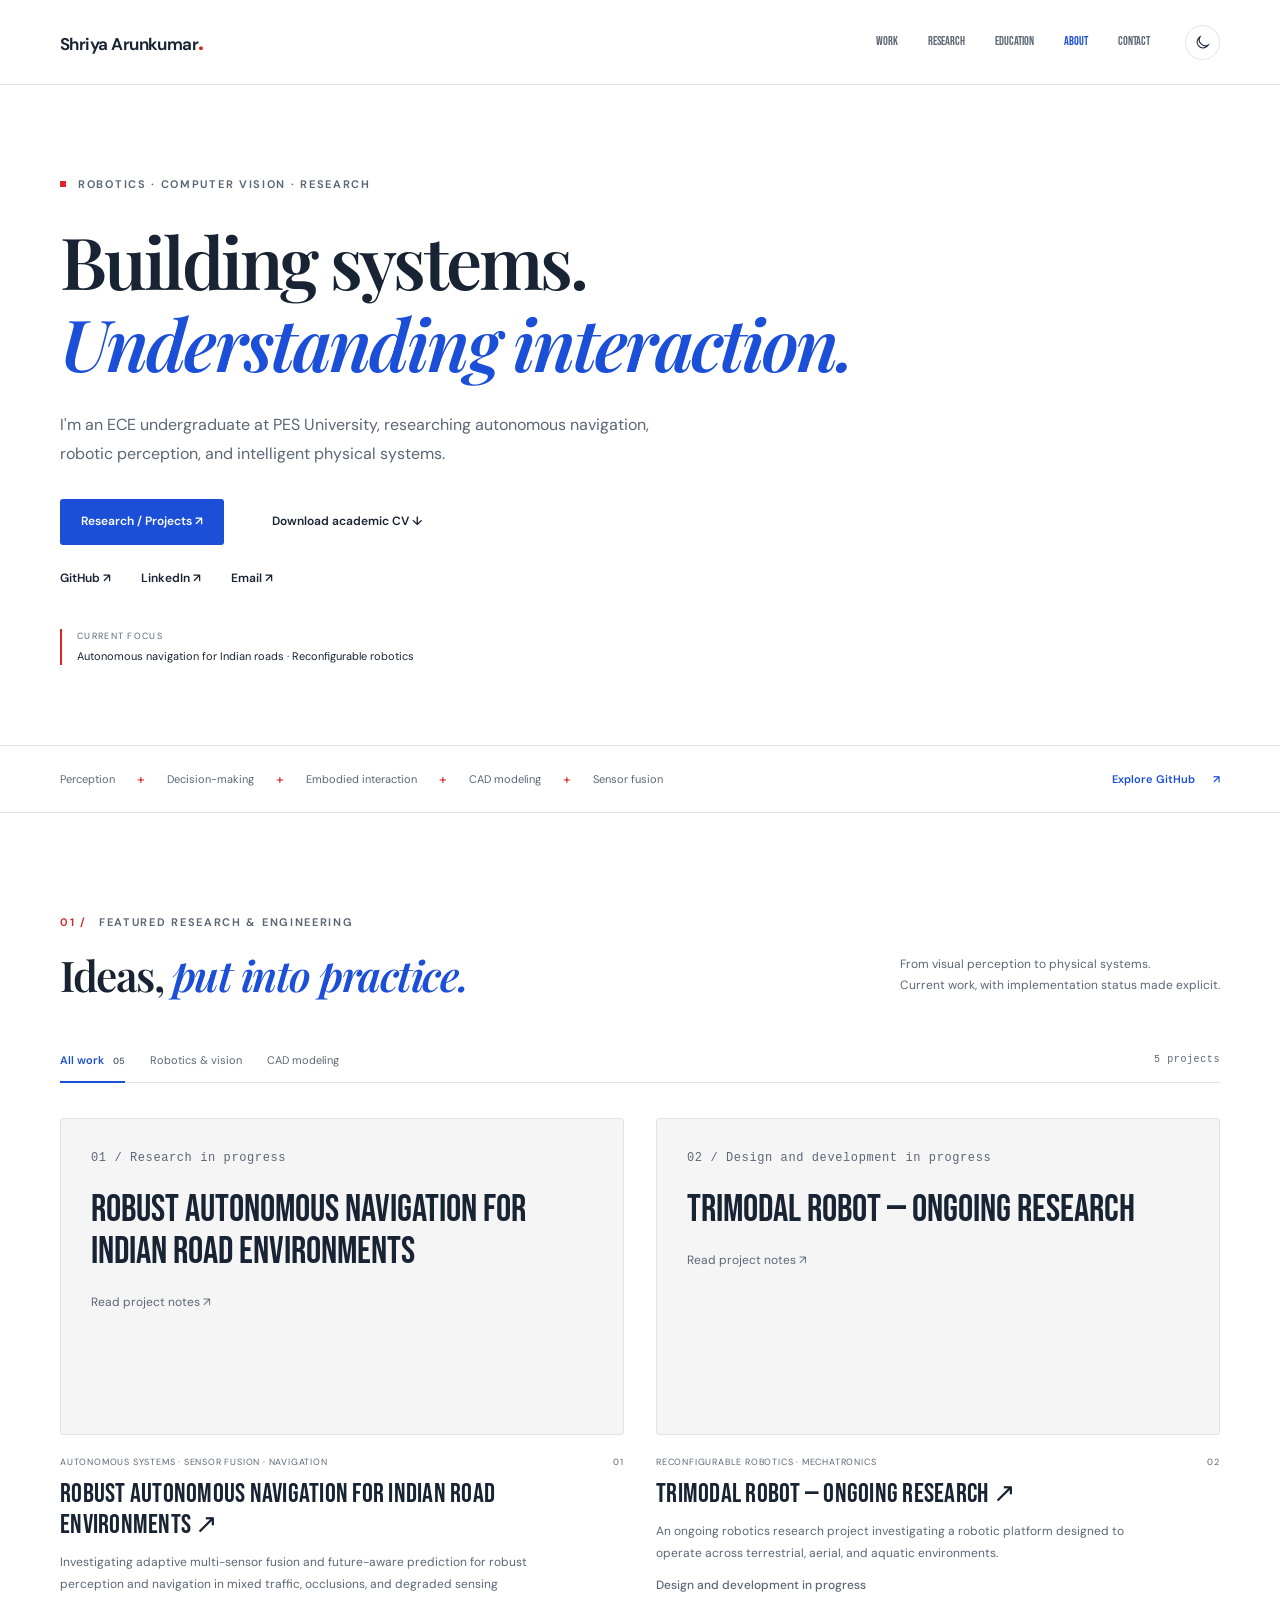
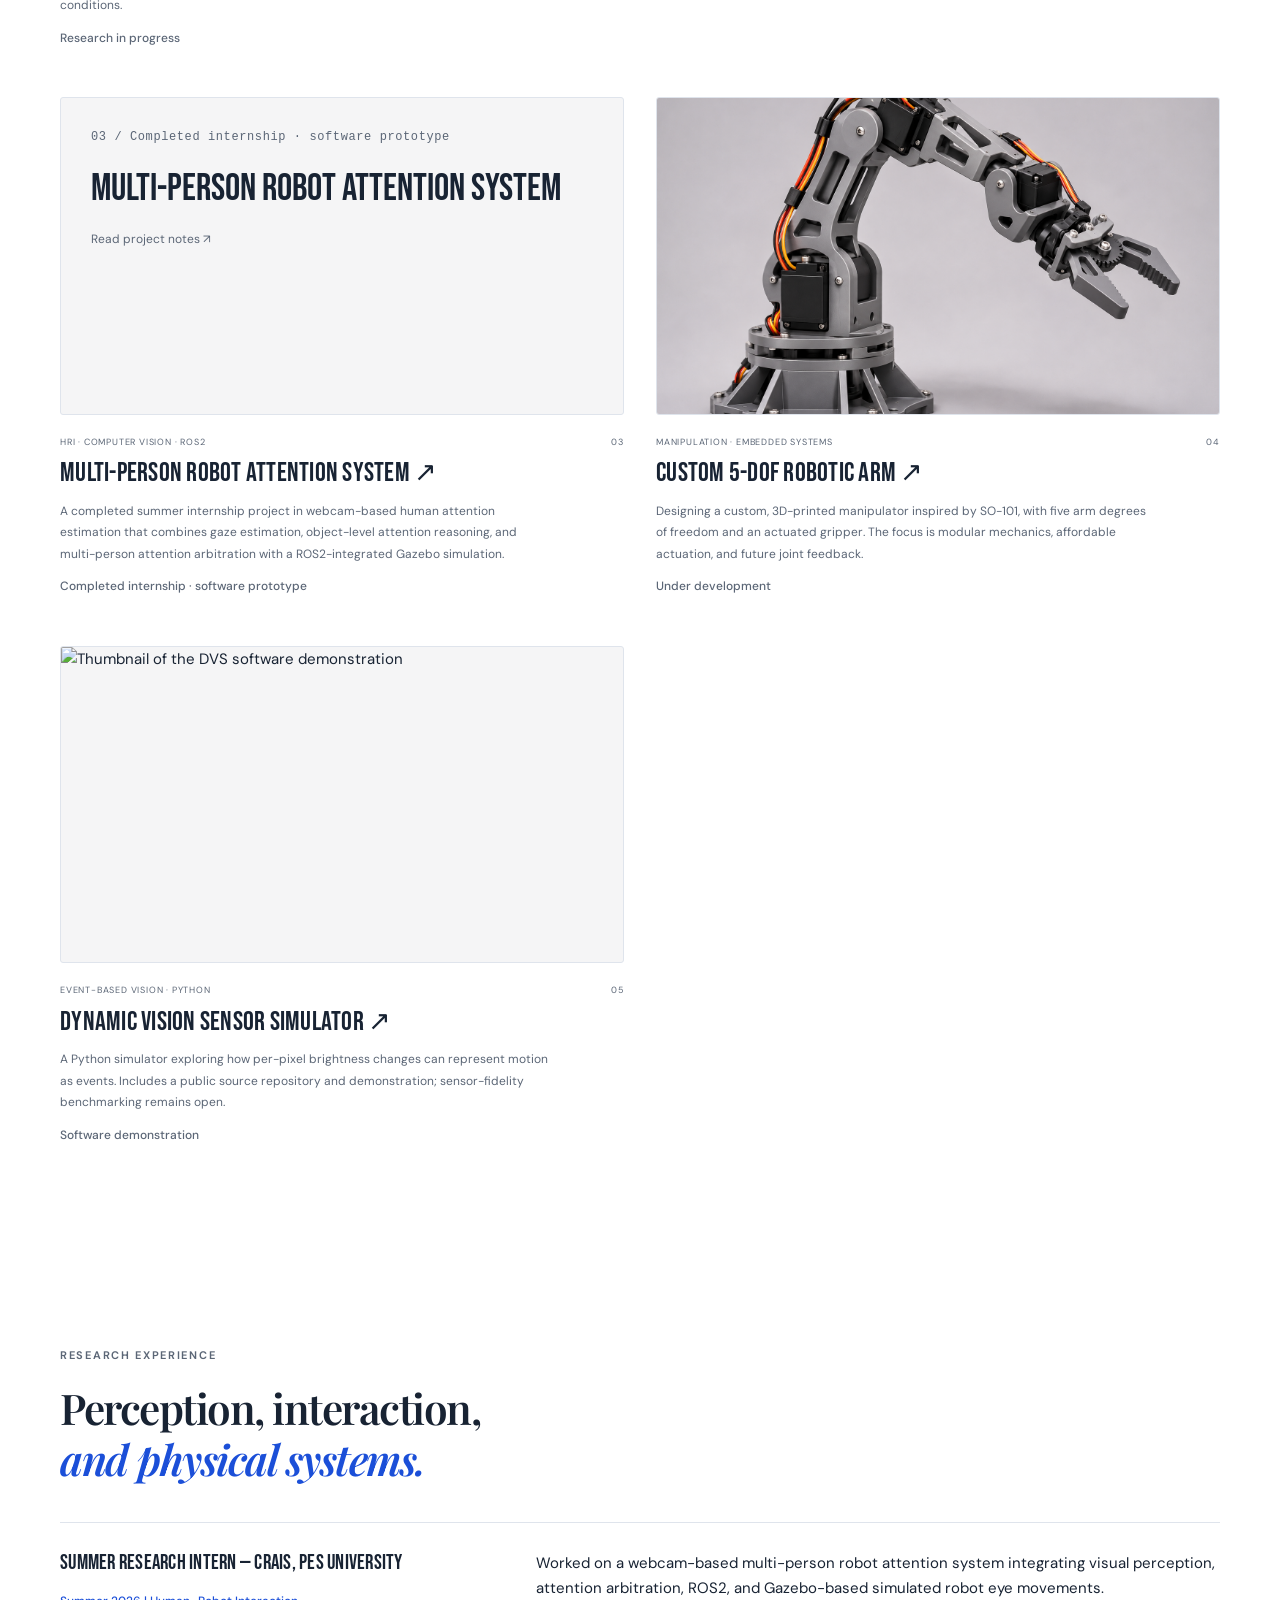
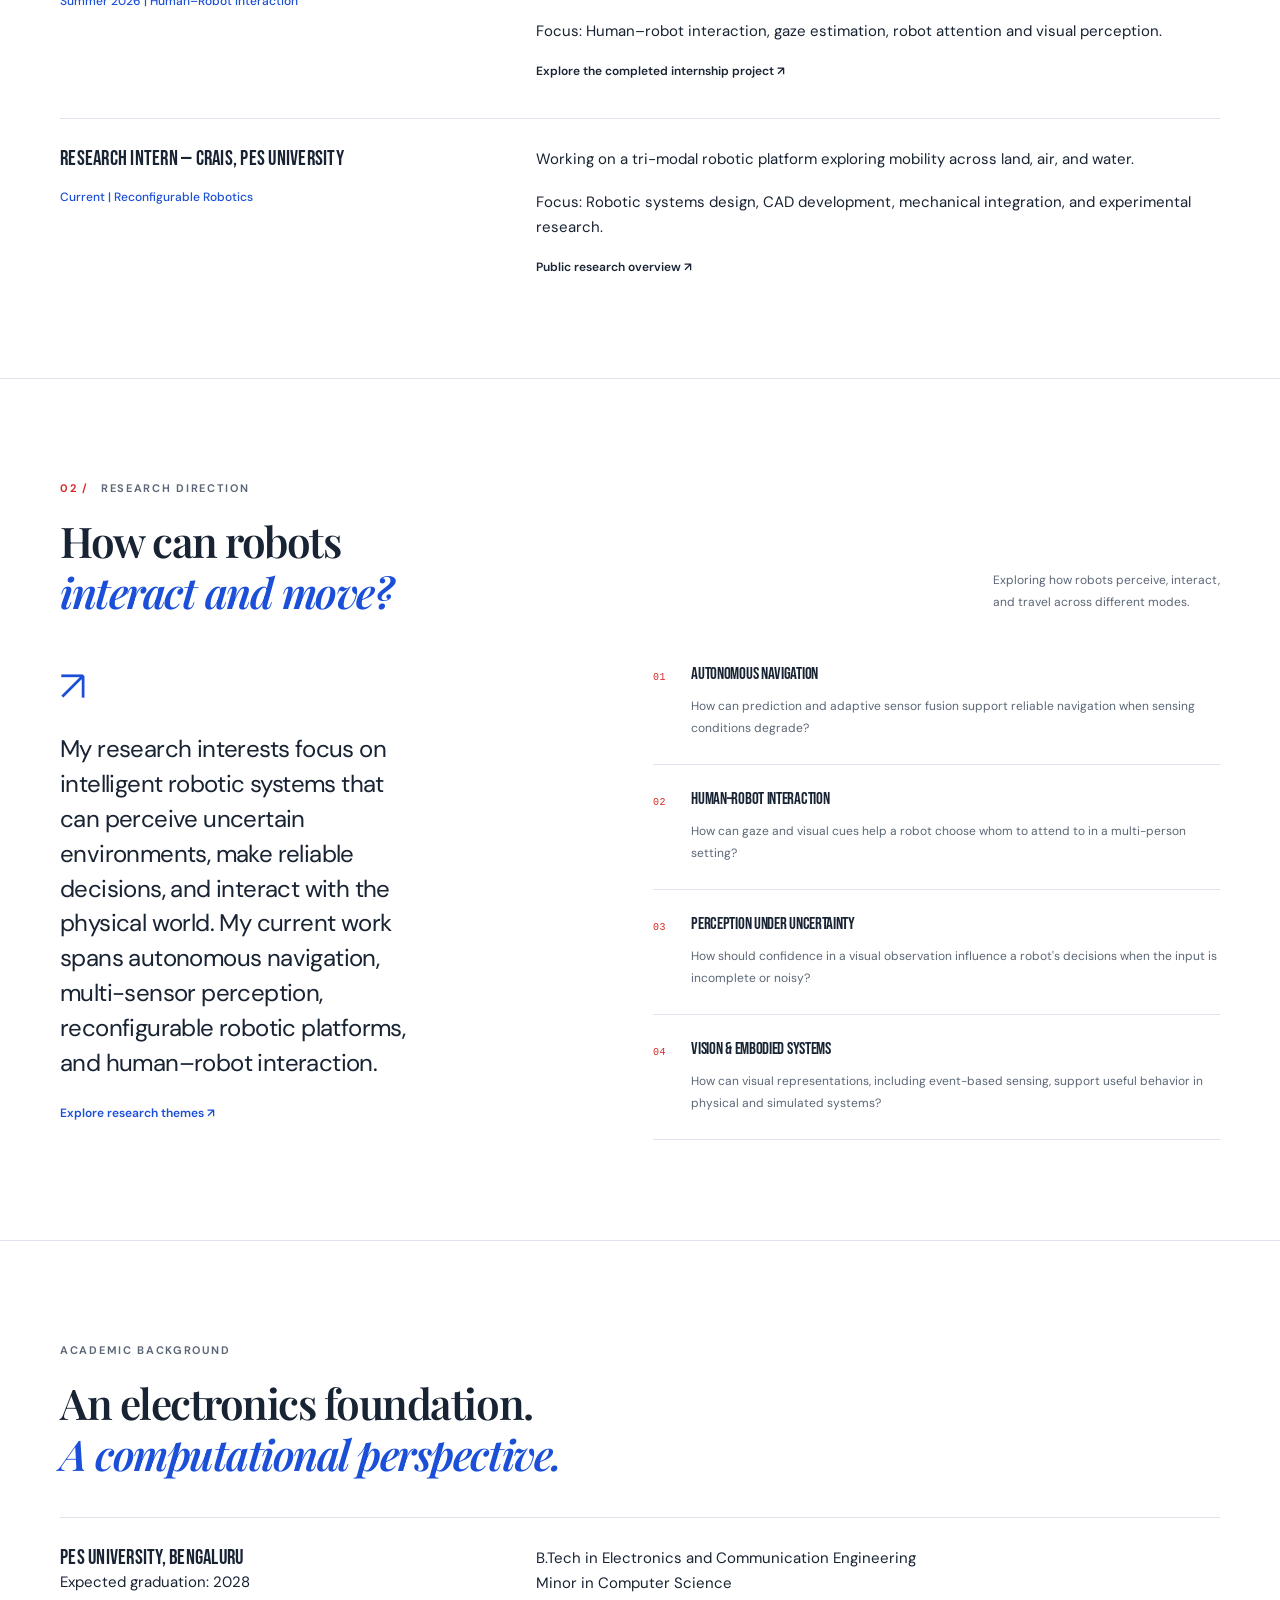
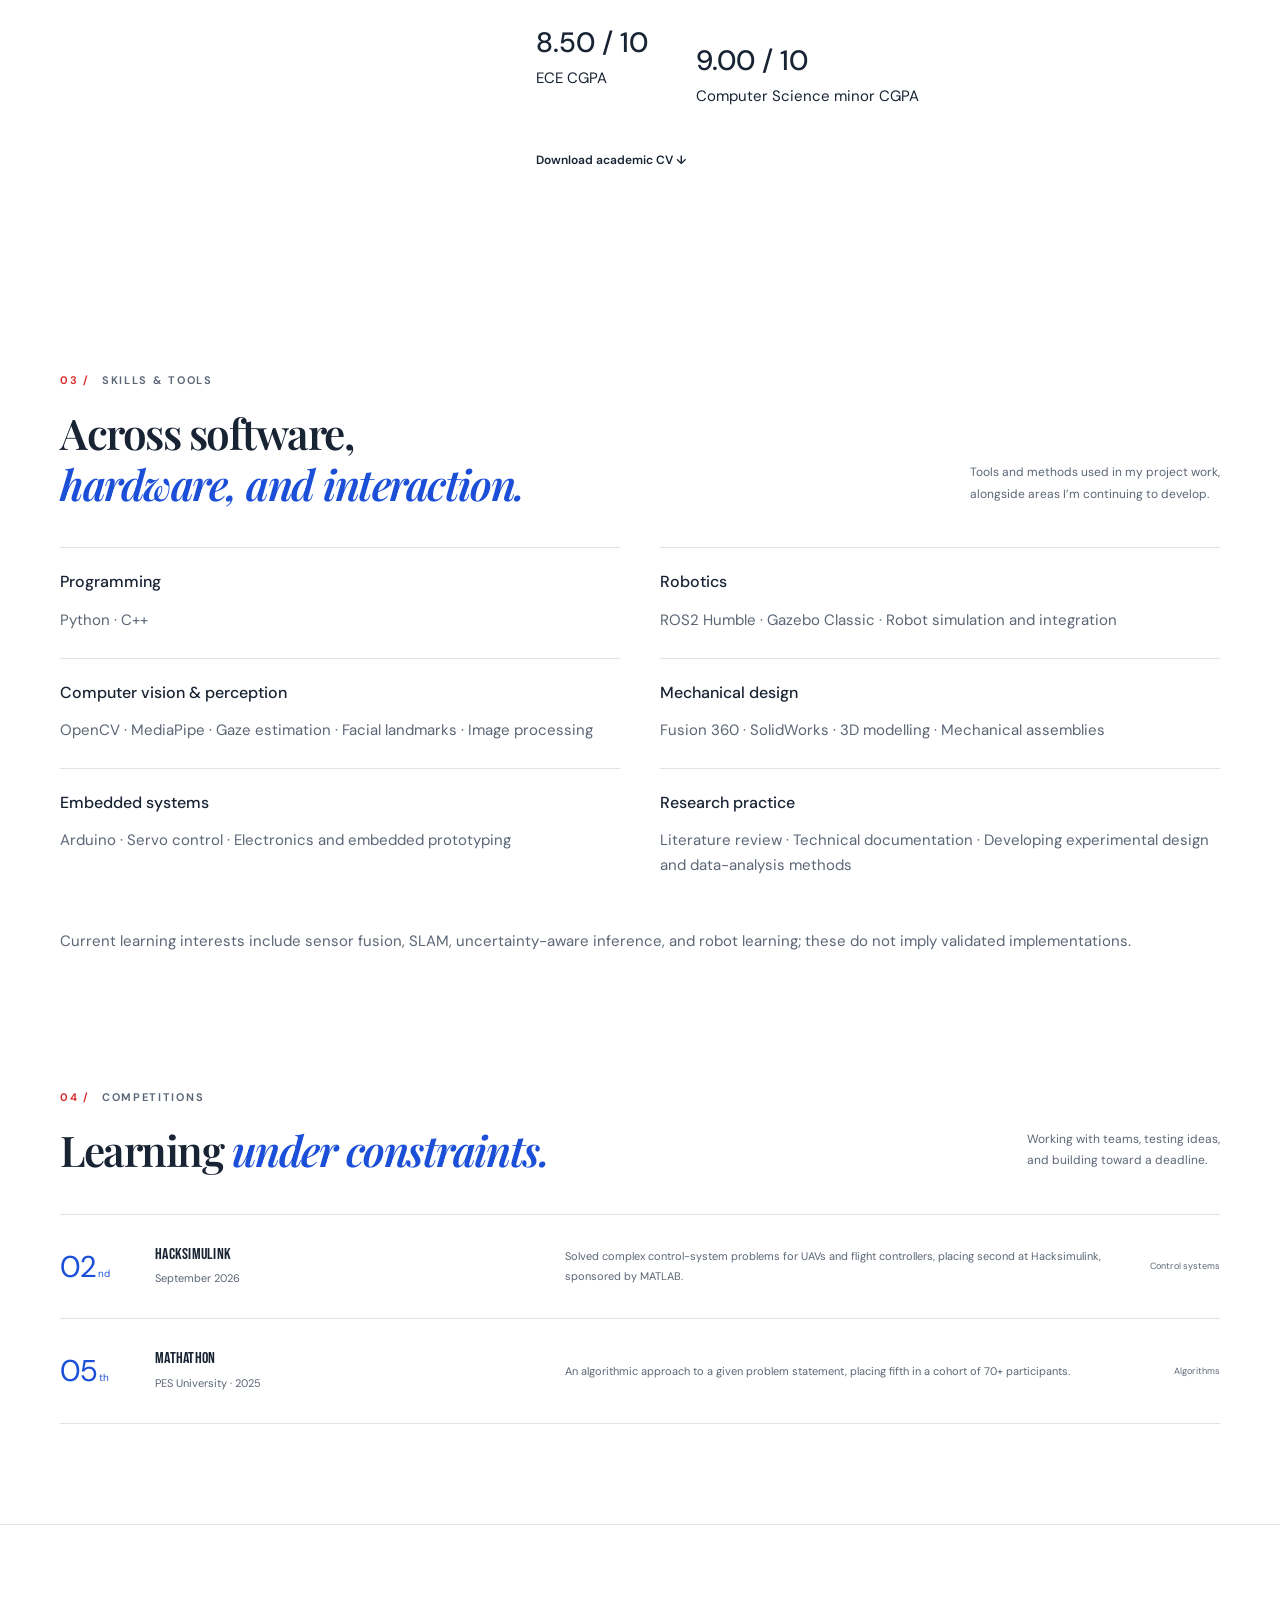
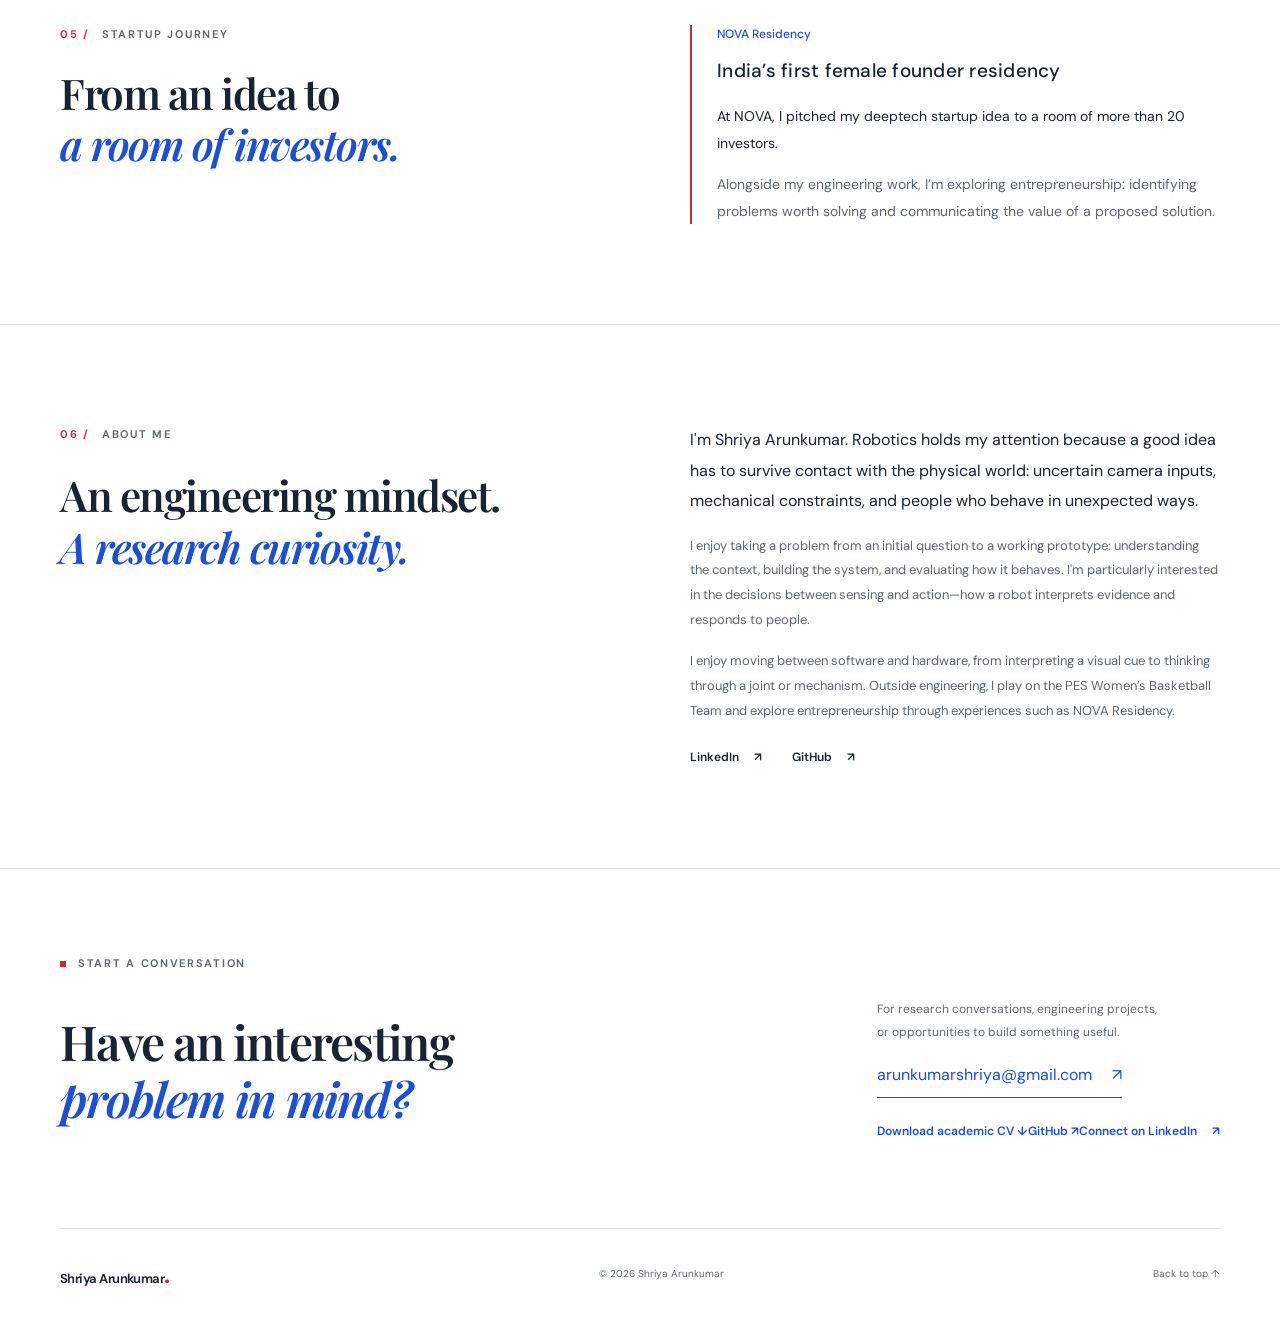
==== commit 824bdf41: "Update research portfolio content and project pages" ====
--- a/index.html
+++ b/index.html
@@ -10,7 +10,7 @@
   <link rel="preconnect" href="https://fonts.googleapis.com">
   <link rel="preconnect" href="https://fonts.gstatic.com" crossorigin>
   <link href="https://fonts.googleapis.com/css2?family=Bebas+Neue&amp;family=DM+Sans:ital,wght@0,300;0,400;0,500;1,300&amp;family=Playfair+Display:ital,wght@0,600;0,700;1,600;1,700&amp;display=swap" rel="stylesheet">
-  <link rel="stylesheet" href="styles.css">
+  <link rel="stylesheet" href="styles.css?v=20261109-2">
   <script src="script.js" defer></script>
 </head>
 <body>
@@ -19,7 +19,7 @@
     <div class="container nav">
       <a class="wordmark" href="#home" aria-label="Shriya Arunkumar, home">Shriya Arunkumar<span class="brand-dot">.</span></a>
       <nav aria-label="Main navigation" id="navigation">
-        <a href="#work">Work</a><a href="#research">Research</a><a href="#startup">Startup</a><a href="#about">About</a><a href="#contact">Contact</a>
+        <a href="#work">Work</a><a href="#research">Research</a><a href="#education">Education</a><a href="#about">About</a><a href="#contact">Contact</a>
       </nav>
       <div class="nav-actions">
         <button class="theme-toggle" type="button" aria-label="Switch to dark mode" title="Switch color theme"><svg class="moon" viewBox="0 0 24 24" aria-hidden="true"><path d="M20.2 15.4A8.5 8.5 0 0 1 8.6 3.8a8.5 8.5 0 1 0 11.6 11.6Z"/></svg><svg class="sun" viewBox="0 0 24 24" aria-hidden="true"><circle cx="12" cy="12" r="4"/><path d="M12 2v2m0 16v2M2 12h2m16 0h2M5 5l1.5 1.5m11 11L19 19M5 19l1.5-1.5m11-11L19 5"/></svg></button>
@@ -32,57 +32,28 @@
       <div class="hero-copy">
         <p class="eyebrow"><span class="red-mark"></span> Robotics · Computer vision · Research</p>
         <h1 id="hero-title" class="editorial-title">Building systems.<br><span>Understanding interaction.</span></h1>
-        <p class="hero-description">I'm Shriya, a robotics and engineering builder exploring how machines perceive their surroundings, respond to people, and become useful in the real world.</p>
-        <div class="hero-actions"><a class="button button-primary button-work" href="#work">Explore my work <span aria-hidden="true">↗</span></a><a class="text-link" href="#research">Research interests <span aria-hidden="true">→</span></a></div>
-        <div class="hero-focus"><span class="focus-label">Current focus</span><span>Gaze-aware robot attention & human–robot interaction</span></div>
+        <p class="hero-description">I'm an ECE undergraduate at PES University, researching autonomous navigation, robotic perception, and intelligent physical systems.</p>
+        <div class="hero-actions"><a class="button button-primary" href="#work">Research / Projects ↗</a><a class="button" href="assets/Shriya-Arunkumar-CV.pdf" download>Download academic CV ↓</a></div><div class="about-links hero-socials"><a class="text-link" href="https://github.com/Shriya-Arunkumar" target="_blank" rel="noopener noreferrer">GitHub ↗</a><a class="text-link" href="https://www.linkedin.com/in/shriya-arunkumar/" target="_blank" rel="noopener noreferrer">LinkedIn ↗</a><a class="text-link" href="mailto:arunkumarshriya@gmail.com">Email ↗</a></div>
+        <div class="hero-focus"><span class="focus-label">Current focus</span><span>Autonomous navigation for Indian roads · Reconfigurable robotics</span></div>
       </div>
     </section>
     <div class="discipline-strip"><div class="container"><span>Perception</span><span class="strip-plus" aria-hidden="true">+</span><span>Decision-making</span><span class="strip-plus" aria-hidden="true">+</span><span>Embodied interaction</span><span class="strip-plus" aria-hidden="true">+</span><span>CAD modeling</span><span class="strip-plus" aria-hidden="true">+</span><span>Sensor fusion</span><a href="https://github.com/Shriya-Arunkumar" target="_blank" rel="noopener noreferrer">Explore GitHub <span aria-hidden="true">↗</span></a></div></div>
+
     <section class="section container" id="work" aria-labelledby="work-title">
-      <div class="section-heading"><div><p class="eyebrow"><span class="section-index">01 /</span> Selected work</p><h2 id="work-title" class="editorial-title">Ideas, <span class="heading-accent">put into practice.</span></h2></div><p>From visual perception to physical systems.<br>A selection of projects I've worked on.</p></div>
-      <div class="work-toolbar"><div class="filters" role="group" aria-label="Filter projects"><button type="button" class="filter active" data-filter="all" aria-pressed="true">All work <span>04</span></button><button type="button" class="filter" data-filter="robotics" aria-pressed="false">Robotics & vision</button><button type="button" class="filter" data-filter="cad" aria-pressed="false">CAD modeling</button></div><p class="mono" id="filter-status" role="status">4 projects</p></div>
-      <div class="project-grid">
-        <article class="project" data-category="robotics">
-          <a class="project-thumbnail" href="projects/robot-attention.html" aria-label="Read about Multi-person Robot Attention"></a>
-          <div class="project-meta"><span>Robotics · Computer vision</span><span>01</span></div><h3><a href="projects/robot-attention.html">Multi-person Robot Attention <span aria-hidden="true">↗</span></a></h3><p>A webcam-based attention system that tracks multiple faces, selects an interaction target, and drives simulated eyes in Gazebo through ROS 2.</p><div class="tags"><span>Human–robot interaction</span><span>Perception</span><span>Simulation</span></div>
-        </article>
-        <article class="project" data-category="robotics cad">
-          <a class="project-thumbnail arm-thumbnail" href="projects/5dof-arm.html" aria-label="Read about the 5DOF Robotic Arm"><img src="assets/5dof-arm-cover.png" alt="Gray robotic arm with servo motors, routed wiring, and a two-finger gripper" width="1536" height="1024" loading="lazy"></a>
-          <div class="project-meta"><span>Robotics · Hardware</span><span>02</span></div>
-          <h3><a href="projects/5dof-arm.html">5DOF Robotic Arm <span aria-hidden="true">↗</span></a></h3>
-          <p>A five-degree-of-freedom robotic arm, with a staged roadmap from manual control to vision-guided manipulation and learned actions.</p>
-          <div class="tags"><span>Robotics</span><span>V1 → V5 roadmap</span></div>
-        </article>
-        <article class="project" data-category="robotics">
-          <a class="project-thumbnail" href="projects/dvs-simulator.html" aria-label="Read about Dynamic Vision Sensor Simulator"><img src="https://i.ytimg.com/vi/h6xRmbdWzHc/hqdefault.jpg" alt="DVS system demo video thumbnail" width="480" height="360" loading="lazy"></a>
-          <div class="project-meta"><span>Research exploration · Vision</span><span>03</span></div><h3><a href="projects/dvs-simulator.html">Dynamic Vision Sensor Simulator <span aria-hidden="true">↗</span></a></h3><p>A Python simulator of a neuromorphic camera, exploring how per-pixel brightness changes can represent a scene without capturing full frames.</p><div class="tags"><span>Python</span><span>Event-based vision</span></div>
-        </article>
-        <article class="project" data-category="robotics cad">
-          <a class="project-thumbnail" href="projects/trimodal-robot.html" aria-label="Read about Trimodal Robot"></a>
-          <div class="project-meta"><span>Ongoing research · Robotics</span><span>04</span></div>
-          <h3><a href="projects/trimodal-robot.html">Trimodal Robot <span aria-hidden="true">↗</span></a></h3>
-          <p>A robot capable of moving in three modes of transport.</p>
-          <div class="tags"><span>CAD modeling</span><span>Fusion 360</span></div>
-          <p class="research-contact">Ongoing research: <a class="text-link" href="mailto:arunkumarshriya@gmail.com?subject=Trimodal%20Robot%20Research">contact for more info <span aria-hidden="true">↗</span></a></p>
-        </article>
-      </div>
-    </section>
+      <div class="section-heading"><div><p class="eyebrow"><span class="section-index">01 /</span> Featured research & engineering</p><h2 id="work-title" class="editorial-title">Ideas, <span class="heading-accent">put into practice.</span></h2></div><p>From visual perception to physical systems.<br>Current work, with implementation status made explicit.</p></div>
+      <div class="work-toolbar"><div class="filters" role="group" aria-label="Filter projects"><button type="button" class="filter active" data-filter="all" aria-pressed="true">All work <span>05</span></button><button type="button" class="filter" data-filter="robotics" aria-pressed="false">Robotics & vision</button><button type="button" class="filter" data-filter="cad" aria-pressed="false">CAD modeling</button></div><p class="mono" id="filter-status" role="status">5 projects</p></div>
+      <div class="project-grid"><article class="project" data-category="robotics"><a class="project-thumbnail evidence-thumbnail" href="projects/autonomous-navigation.html" aria-label="Read about Robust Autonomous Navigation for Indian Road Environments"><span class="thumbnail-label"><span class="mono">01 / Research in progress</span><strong>Robust Autonomous Navigation for Indian Road Environments</strong><span>Read project notes ↗</span></span></a><div class="project-meta"><span>Autonomous systems · Sensor fusion · Navigation</span><span>01</span></div><h3><a href="projects/autonomous-navigation.html">Robust Autonomous Navigation for Indian Road Environments ↗</a></h3><p>Investigating adaptive multi-sensor fusion and future-aware prediction for robust perception and navigation in mixed traffic, occlusions, and degraded sensing conditions.</p><p class="status-label">Research in progress</p></article><article class="project" data-category="robotics cad"><a class="project-thumbnail evidence-thumbnail" href="projects/trimodal-robot.html" aria-label="Read about Trimodal Robot — Ongoing Research"><span class="thumbnail-label"><span class="mono">02 / Design and development in progress</span><strong>Trimodal Robot — Ongoing Research</strong><span>Read project notes ↗</span></span></a><div class="project-meta"><span>Reconfigurable robotics · Mechatronics</span><span>02</span></div><h3><a href="projects/trimodal-robot.html">Trimodal Robot — Ongoing Research ↗</a></h3><p>An ongoing robotics research project investigating a robotic platform designed to operate across terrestrial, aerial, and aquatic environments.</p><p class="status-label">Design and development in progress</p></article><article class="project" data-category="robotics"><a class="project-thumbnail evidence-thumbnail" href="projects/robot-attention.html" aria-label="Read about Multi-Person Robot Attention System"><span class="thumbnail-label"><span class="mono">03 / Completed internship · software prototype</span><strong>Multi-Person Robot Attention System</strong><span>Read project notes ↗</span></span></a><div class="project-meta"><span>HRI · Computer vision · ROS2</span><span>03</span></div><h3><a href="projects/robot-attention.html">Multi-Person Robot Attention System ↗</a></h3><p>A completed summer internship project in webcam-based human attention estimation that combines gaze estimation, object-level attention reasoning, and multi-person attention arbitration with a ROS2-integrated Gazebo simulation.</p><p class="status-label">Completed internship · software prototype</p></article><article class="project" data-category="robotics cad"><a class="project-thumbnail evidence-thumbnail" href="projects/5dof-arm.html" aria-label="Read about Custom 5-DOF Robotic Arm"><img src="assets/5dof-arm-cover.png" alt="Gray robotic arm with servo motors, routed wiring, and a two-finger gripper" width="1536" height="1024" loading="lazy"></a><div class="project-meta"><span>Manipulation · Embedded systems</span><span>04</span></div><h3><a href="projects/5dof-arm.html">Custom 5-DOF Robotic Arm ↗</a></h3><p>Designing a custom, 3D-printed manipulator inspired by SO-101, with five arm degrees of freedom and an actuated gripper. The focus is modular mechanics, affordable actuation, and future joint feedback.</p><p class="status-label">Under development</p></article><article class="project" data-category="robotics"><a class="project-thumbnail evidence-thumbnail" href="projects/dvs-simulator.html" aria-label="Read about Dynamic Vision Sensor Simulator"><img src="https://i.ytimg.com/vi/h6xRmbdWzHc/hqdefault.jpg" alt="Thumbnail of the DVS software demonstration" width="480" height="360" loading="lazy"></a><div class="project-meta"><span>Event-based vision · Python</span><span>05</span></div><h3><a href="projects/dvs-simulator.html">Dynamic Vision Sensor Simulator ↗</a></h3><p>A Python simulator exploring how per-pixel brightness changes can represent motion as events. Includes a public source repository and demonstration; sensor-fidelity benchmarking remains open.</p><p class="status-label">Software demonstration</p></article></div></section>
+<section class="section container" id="experience" aria-labelledby="experience-title"><div class="section-heading"><div><p class="eyebrow">Research experience</p><h2 id="experience-title" class="editorial-title">Perception, interaction,<br><span class="heading-accent">and physical systems.</span></h2></div></div><article class="experience-card"><div><h3>Summer Research Intern — cRAIS, PES University</h3><p class="status-label">Summer 2026 | Human–Robot Interaction</p></div><div><p>Worked on a webcam-based multi-person robot attention system integrating visual perception, attention arbitration, ROS2, and Gazebo-based simulated robot eye movements.</p><p>Focus: Human–robot interaction, gaze estimation, robot attention and visual perception.</p><a class="text-link" href="projects/robot-attention.html">Explore the completed internship project ↗</a></div></article><article class="experience-card"><div><h3>Research Intern — cRAIS, PES University</h3><p class="status-label">Current | Reconfigurable Robotics</p></div><div><p>Working on a tri-modal robotic platform exploring mobility across land, air, and water.</p><p>Focus: Robotic systems design, CAD development, mechanical integration, and experimental research.</p><a class="text-link" href="projects/trimodal-robot.html">Public research overview ↗</a></div></article></section>
     <section class="research-section" id="research" aria-labelledby="research-title"><div class="container section">
       <div class="section-heading"><div><p class="eyebrow"><span class="section-index">02 /</span> Research direction</p><h2 id="research-title" class="editorial-title">How can robots<br><span class="heading-accent">interact and move?</span></h2></div><p>Exploring how robots perceive, interact,<br>and travel across different modes.</p></div>
-      <div class="research-layout"><div class="research-statement"><span class="research-symbol" aria-hidden="true">↗</span><p>Exploring human–robot interaction and mobility across three modes of travel.</p><p class="research-note">My current project work gives me a practical starting point: gaze estimation, multi-person attention selection, and simulated robot responses. These are research interests and ongoing engineering explorations.</p><a class="text-link" href="projects/robot-attention.html">Explore the attention project <span aria-hidden="true">↗</span></a></div>
-      <div class="research-topics"><article><span class="mono">01</span><div><h3>Trimodal robots</h3><p>How can a single robot travel in three different modes and transition between them?</p></div></article><article><span class="mono">02</span><div><h3>Human–robot interaction</h3><p>How can gaze and visual cues help a robot choose whom to attend to in a multi-person setting?</p></div></article><article><span class="mono">03</span><div><h3>Perception under uncertainty</h3><p>How should confidence in a visual observation influence a robot's decisions when the input is incomplete or noisy?</p></div></article><article><span class="mono">04</span><div><h3>Vision & embodied systems</h3><p>How can visual representations, including event-based sensing, support useful behavior in physical and simulated systems?</p></div></article></div></div>
+      <div class="research-layout"><div class="research-statement"><span class="research-symbol" aria-hidden="true">↗</span><p>My research interests focus on intelligent robotic systems that can perceive uncertain environments, make reliable decisions, and interact with the physical world. My current work spans autonomous navigation, multi-sensor perception, reconfigurable robotic platforms, and human–robot interaction.</p><a class="text-link" href="research/">Explore research themes ↗</a></div>
+      <div class="research-topics"><article><span class="mono">01</span><div><h3>Autonomous navigation</h3><p>How can prediction and adaptive sensor fusion support reliable navigation when sensing conditions degrade?</p></div></article><article><span class="mono">02</span><div><h3>Human–robot interaction</h3><p>How can gaze and visual cues help a robot choose whom to attend to in a multi-person setting?</p></div></article><article><span class="mono">03</span><div><h3>Perception under uncertainty</h3><p>How should confidence in a visual observation influence a robot's decisions when the input is incomplete or noisy?</p></div></article><article><span class="mono">04</span><div><h3>Vision & embodied systems</h3><p>How can visual representations, including event-based sensing, support useful behavior in physical and simulated systems?</p></div></article></div></div>
     </div></section>
-    <section class="section container skills-section" id="skills" aria-labelledby="skills-title">
+<section class="section container" id="education" aria-labelledby="education-title"><div class="section-heading"><div><p class="eyebrow">Academic background</p><h2 id="education-title" class="editorial-title">An electronics foundation.<br><span class="heading-accent">A computational perspective.</span></h2></div></div><div class="experience-card"><div><h3>PES University, Bengaluru</h3><p>Expected graduation: 2028</p></div><div><p>B.Tech in Electronics and Communication Engineering<br>Minor in Computer Science</p><div class="academic-grades"><p><strong>8.50 / 10</strong><br>ECE CGPA</p><p><strong>9.00 / 10</strong><br>Computer Science minor CGPA</p></div><a class="text-link" href="assets/Shriya-Arunkumar-CV.pdf" download>Download academic CV ↓</a></div></div></section>    <section class="section container skills-section" id="skills" aria-labelledby="skills-title">
       <div class="section-heading"><div><p class="eyebrow"><span class="section-index">03 /</span> Skills & tools</p><h2 id="skills-title" class="editorial-title">Across software,<br><span class="heading-accent">hardware, and interaction.</span></h2></div><p>Tools and methods used in my project work,<br>alongside areas I’m continuing to develop.</p></div>
-      <div class="skills-grid">
-        <article class="skill-group"><h3>Programming & vision</h3><div class="tags"><span>Python</span><span>OpenCV</span><span>MediaPipe</span><span>Computer vision</span></div></article>
-        <article class="skill-group"><h3>Robotics & simulation</h3><div class="tags"><span>ROS 2</span><span>Gazebo</span><span>Human–robot interaction</span><span>Robot attention</span></div></article>
-        <article class="skill-group"><h3>Design & prototyping</h3><div class="tags"><span>CAD modeling</span><span>Fusion 360</span></div></article>
-        <article class="skill-group"><h3>Control systems</h3><div class="tags"><span>Control-system problem solving</span><span>UAVs & flight controllers</span></div></article>
-      </div>
-    </section>
+      <div class="skills-grid"><article class="skill-group"><h3>Programming</h3><p>Python · C++</p></article><article class="skill-group"><h3>Robotics</h3><p>ROS2 Humble · Gazebo Classic · Robot simulation and integration</p></article><article class="skill-group"><h3>Computer vision & perception</h3><p>OpenCV · MediaPipe · Gaze estimation · Facial landmarks · Image processing</p></article><article class="skill-group"><h3>Mechanical design</h3><p>Fusion 360 · SolidWorks · 3D modelling · Mechanical assemblies</p></article><article class="skill-group"><h3>Embedded systems</h3><p>Arduino · Servo control · Electronics and embedded prototyping</p></article><article class="skill-group"><h3>Research practice</h3><p>Literature review · Technical documentation · Developing experimental design and data-analysis methods</p></article></div><p class="section-note">Current learning interests include sensor fusion, SLAM, uncertainty-aware inference, and robot learning; these do not imply validated implementations.</p></section>
     <section class="section container" id="hackathons" aria-labelledby="competition-title"><div class="section-heading"><div><p class="eyebrow"><span class="section-index">04 /</span> Competitions</p><h2 id="competition-title" class="editorial-title">Learning <span class="heading-accent">under constraints.</span></h2></div><p>Working with teams, testing ideas,<br>and building toward a deadline.</p></div>
-      <div class="competition-list"><article class="competition"><span class="place">01<span>st</span></span><div><h3>Parallax 3.0</h3><p>PES University · 2025</p></div><p class="competition-description">A pantry-management concept to help plan meals, simplify shopping, and reduce food waste.</p><span class="competition-field">Product</span></article><article class="competition"><span class="place">02<span>nd</span></span><div><h3>Hacksimulink</h3><p>September 2026</p></div><p class="competition-description">Solved complex control-system problems for UAVs and flight controllers, placing second at Hacksimulink, sponsored by MATLAB.</p><span class="competition-field">Control systems</span></article><article class="competition"><span class="place">07<span>th</span></span><div><h3>Riverie Hacks</h3><p>Online / Devpost · 2024</p></div><p class="competition-description">A recycling-focused nonprofit app concept to support education in underserved communities.</p><span class="competition-field">Social impact</span></article><article class="competition"><span class="place">05<span>th</span></span><div><h3>Math Hackathon</h3><p>PES University · 2025</p></div><p class="competition-description">An algorithmic approach to a given problem statement, placing fifth in a cohort of 70+ participants.</p><span class="competition-field">Algorithms</span></article></div>
+      <div class="competition-list"><article class="competition"><span class="place">02<span>nd</span></span><div><h3>Hacksimulink</h3><p>September 2026</p></div><p class="competition-description">Solved complex control-system problems for UAVs and flight controllers, placing second at Hacksimulink, sponsored by MATLAB.</p><span class="competition-field">Control systems</span></article><article class="competition"><span class="place">05<span>th</span></span><div><h3>Mathathon</h3><p>PES University · 2025</p></div><p class="competition-description">An algorithmic approach to a given problem statement, placing fifth in a cohort of 70+ participants.</p><span class="competition-field">Algorithms</span></article></div>
     </section>
     <section class="startup-section" id="startup" aria-labelledby="startup-title">
       <div class="container section startup-layout">
@@ -90,8 +61,8 @@
         <article class="residency-story"><p class="residency-name">NOVA Residency</p><h3>India’s first female founder residency</h3><p>At NOVA, I pitched my deeptech startup idea to a room of more than 20 investors.</p><p class="residency-reflection">Alongside my engineering work, I’m exploring entrepreneurship: identifying problems worth solving and communicating the value of a proposed solution.</p></article>
       </div>
     </section>
-    <section class="about-section" id="about" aria-labelledby="about-title"><div class="container section about-layout"><div><p class="eyebrow"><span class="section-index">06 /</span> About me</p><h2 id="about-title" class="editorial-title">An engineering mindset.<br><span class="heading-accent">A research curiosity.</span></h2></div><div class="about-copy"><p>I'm Shriya Arunkumar. My work brings together robotics, computer vision, and product development, with a growing focus on human–robot interaction.</p><p>I enjoy taking a problem from an initial question to a working prototype: understanding the context, building the system, and evaluating how it behaves. I'm particularly interested in the decisions between sensing and action—how a robot interprets evidence and responds to people.</p><p>I also bring a product perspective to engineering: who needs this, what problem does it solve, and what would make it useful beyond the demo?</p><div class="about-links"><a class="text-link" href="https://www.linkedin.com/in/shriya-arunkumar/" target="_blank" rel="noopener noreferrer">LinkedIn <span aria-hidden="true">↗</span></a><a class="text-link" href="https://github.com/Shriya-Arunkumar" target="_blank" rel="noopener noreferrer">GitHub <span aria-hidden="true">↗</span></a></div></div></div></section>
-    <section class="contact-section container" id="contact" aria-labelledby="contact-title"><p class="eyebrow"><span class="red-mark"></span> Start a conversation</p><div class="contact-layout"><h2 id="contact-title" class="editorial-title">Have an interesting<br><span class="heading-accent">problem in mind?</span></h2><div><p>For research conversations, engineering projects,<br>or opportunities to build something useful.</p><a class="contact-email" href="mailto:arunkumarshriya@gmail.com">arunkumarshriya@gmail.com <span aria-hidden="true">↗</span></a><div class="contact-socials"><a class="text-link" href="https://www.linkedin.com/in/shriya-arunkumar/" target="_blank" rel="noopener noreferrer">Connect on LinkedIn <span aria-hidden="true">↗</span></a></div></div></div></section>
+    <section class="about-section" id="about" aria-labelledby="about-title"><div class="container section about-layout"><div><p class="eyebrow"><span class="section-index">06 /</span> About me</p><h2 id="about-title" class="editorial-title">An engineering mindset.<br><span class="heading-accent">A research curiosity.</span></h2></div><div class="about-copy"><p>I'm Shriya Arunkumar. Robotics holds my attention because a good idea has to survive contact with the physical world: uncertain camera inputs, mechanical constraints, and people who behave in unexpected ways.</p><p>I enjoy taking a problem from an initial question to a working prototype: understanding the context, building the system, and evaluating how it behaves. I'm particularly interested in the decisions between sensing and action—how a robot interprets evidence and responds to people.</p><p>I enjoy moving between software and hardware, from interpreting a visual cue to thinking through a joint or mechanism. Outside engineering, I play on the PES Women’s Basketball Team and explore entrepreneurship through experiences such as NOVA Residency.</p><div class="about-links"><a class="text-link" href="https://www.linkedin.com/in/shriya-arunkumar/" target="_blank" rel="noopener noreferrer">LinkedIn <span aria-hidden="true">↗</span></a><a class="text-link" href="https://github.com/Shriya-Arunkumar" target="_blank" rel="noopener noreferrer">GitHub <span aria-hidden="true">↗</span></a></div></div></div></section>
+    <section class="contact-section container" id="contact" aria-labelledby="contact-title"><p class="eyebrow"><span class="red-mark"></span> Start a conversation</p><div class="contact-layout"><h2 id="contact-title" class="editorial-title">Have an interesting<br><span class="heading-accent">problem in mind?</span></h2><div><p>For research conversations, engineering projects,<br>or opportunities to build something useful.</p><a class="contact-email" href="mailto:arunkumarshriya@gmail.com">arunkumarshriya@gmail.com <span aria-hidden="true">↗</span></a><div class="contact-socials"><a class="text-link" href="assets/Shriya-Arunkumar-CV.pdf" download>Download academic CV ↓</a><a class="text-link" href="https://github.com/Shriya-Arunkumar">GitHub ↗</a><a class="text-link" href="https://www.linkedin.com/in/shriya-arunkumar/" target="_blank" rel="noopener noreferrer">Connect on LinkedIn <span aria-hidden="true">↗</span></a></div></div></div></section>
   </main>
   <footer class="container footer"><a class="wordmark" href="#home">Shriya Arunkumar<span class="brand-dot">.</span></a><span>© <span id="year">2026</span> Shriya Arunkumar</span><a href="#home">Back to top <span aria-hidden="true">↑</span></a></footer>
 </body>
--- a/styles.css
+++ b/styles.css
@@ -1018,3 +1018,12 @@
 .video-embed { width:100%; aspect-ratio:16 / 9; background:#0c0c0c; border:1px solid var(--line); border-radius:3px; overflow:hidden; }
 .video-embed iframe { display:block; width:100%; height:100%; border:0; }
 .project-demo>.text-link { margin-top:15px; color:var(--blue); }
+
+/* Research content, using the existing editorial palette and typography. */
+.project { min-width:0; }
+.project-thumbnail.evidence-thumbnail { width:100%; min-height:0; }
+.project-meta { gap:12px; }
+.project-meta>span:first-child { min-width:0; overflow-wrap:anywhere; }
+.thumbnail-label { overflow-wrap:anywhere; }
+.experience-card+.experience-card { margin-top:36px; }
+.hero-vision{max-width:640px;color:var(--muted);margin-top:18px}.hero-socials{margin-top:24px}.hero-actions{flex-wrap:wrap}.experience-card{display:grid;grid-template-columns:1fr 1.6fr;gap:48px;border-top:1px solid var(--line);padding-top:28px}.experience-card p+p,.experience-card .text-link{margin-top:18px}.status-label{font-size:12px;font-weight:500;color:var(--blue);margin-top:16px}.section-note{color:var(--muted);margin-top:26px}.academic-grades{display:flex;gap:48px;margin:24px 0}.academic-grades strong{font-size:28px;font-weight:500}.output-list{display:grid;grid-template-columns:1fr 1fr;gap:40px}.output-list article{border-top:1px solid var(--line);padding-top:24px}.output-list p{margin:16px 0}.skill-group p{margin-top:16px;color:var(--muted)}.thumbnail-label{display:flex;flex-direction:column;gap:20px;padding:30px;color:var(--ink)}.thumbnail-label strong{font-family:var(--font-display);font-size:clamp(25px,3vw,40px);font-weight:400;line-height:1.1}.evidence-thumbnail{background:var(--soft);min-height:230px}.thumbnail-label .mono,.thumbnail-label>span:last-child{font-size:12px;color:var(--muted)}.pipeline-figure{margin:25px 0 65px;padding:28px;background:var(--soft)}.pipeline{list-style:none;display:flex;flex-wrap:wrap;gap:14px;padding:0;margin:0}.pipeline li{flex:1;min-width:130px;padding:16px;border:1px solid var(--line);background:var(--bg);font-size:14px}.pipeline-figure figcaption{color:var(--muted);font-size:12px;margin-top:18px}.project-intro .status-label{margin-top:24px}@media(max-width:700px){.experience-card,.output-list{grid-template-columns:1fr;gap:24px}.academic-grades{gap:28px}.thumbnail-label{padding:24px}.pipeline-figure{padding:18px}.hero-socials{flex-wrap:wrap}}
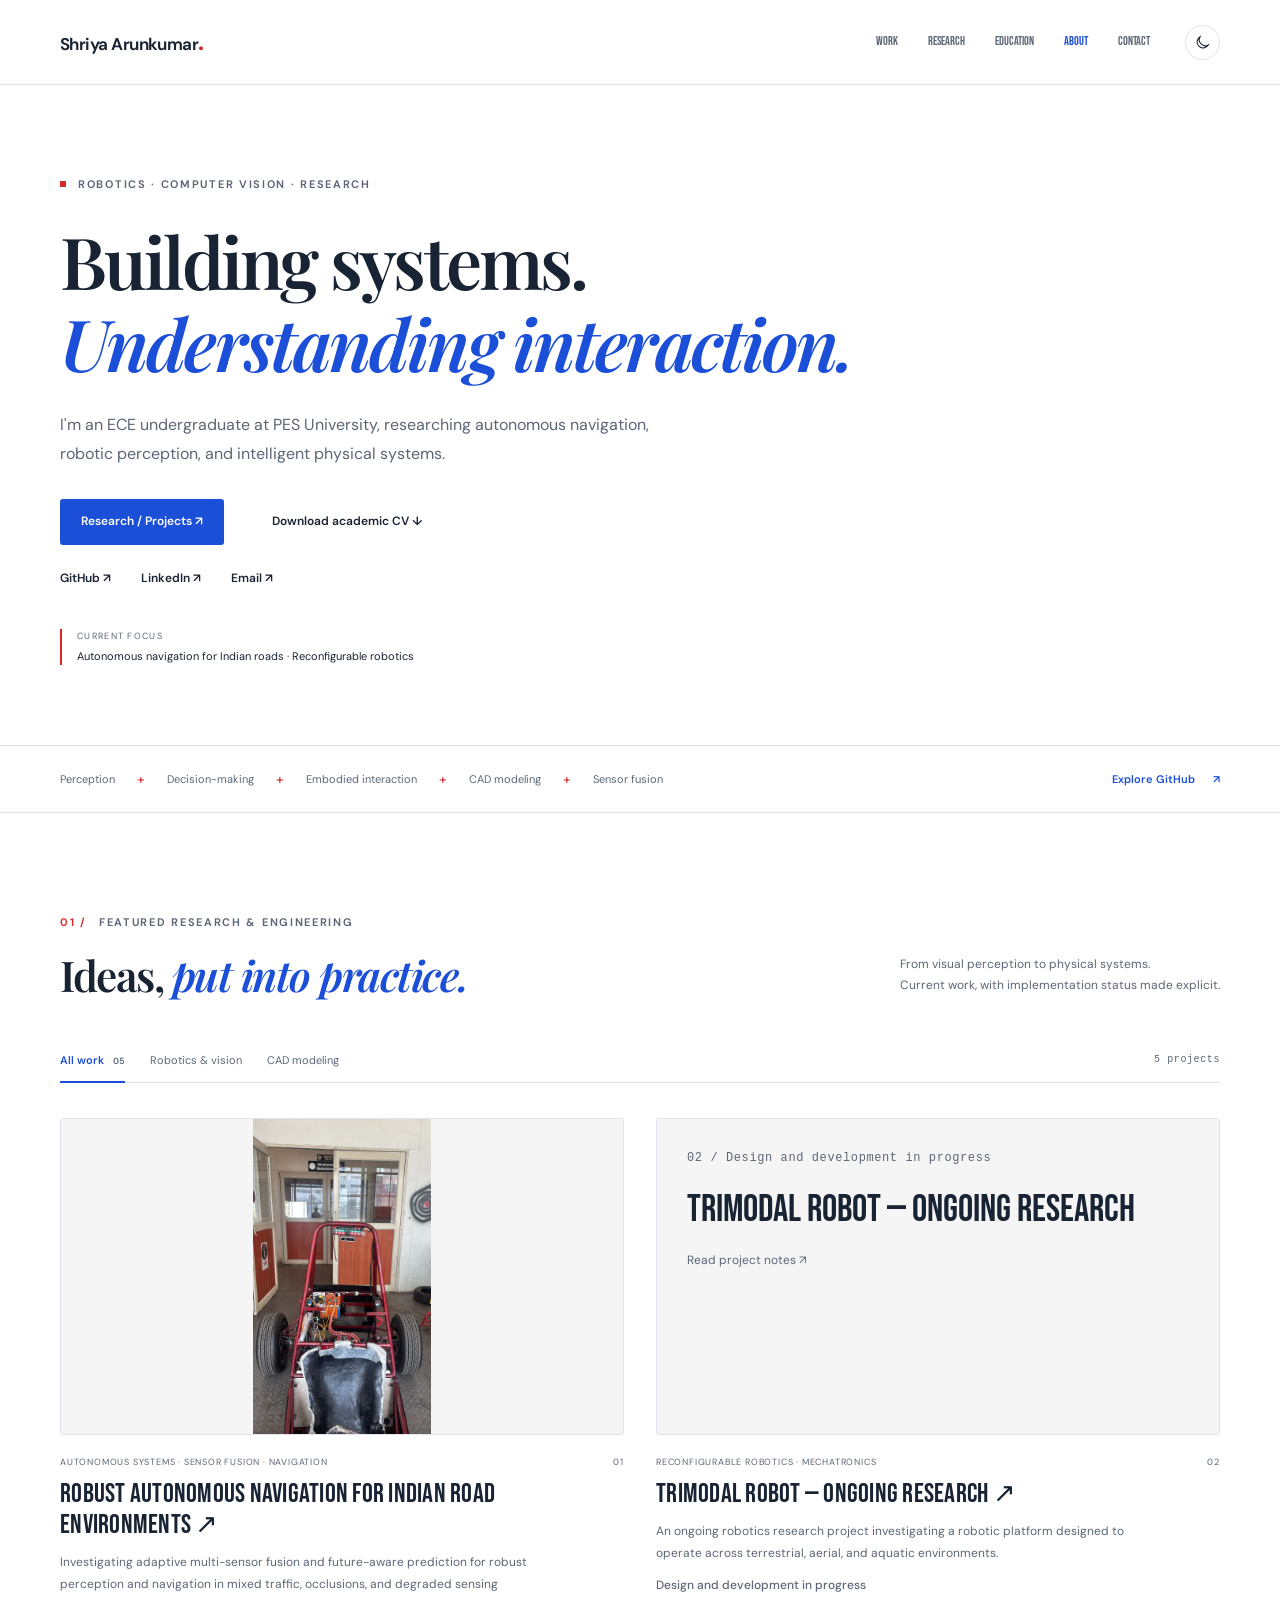
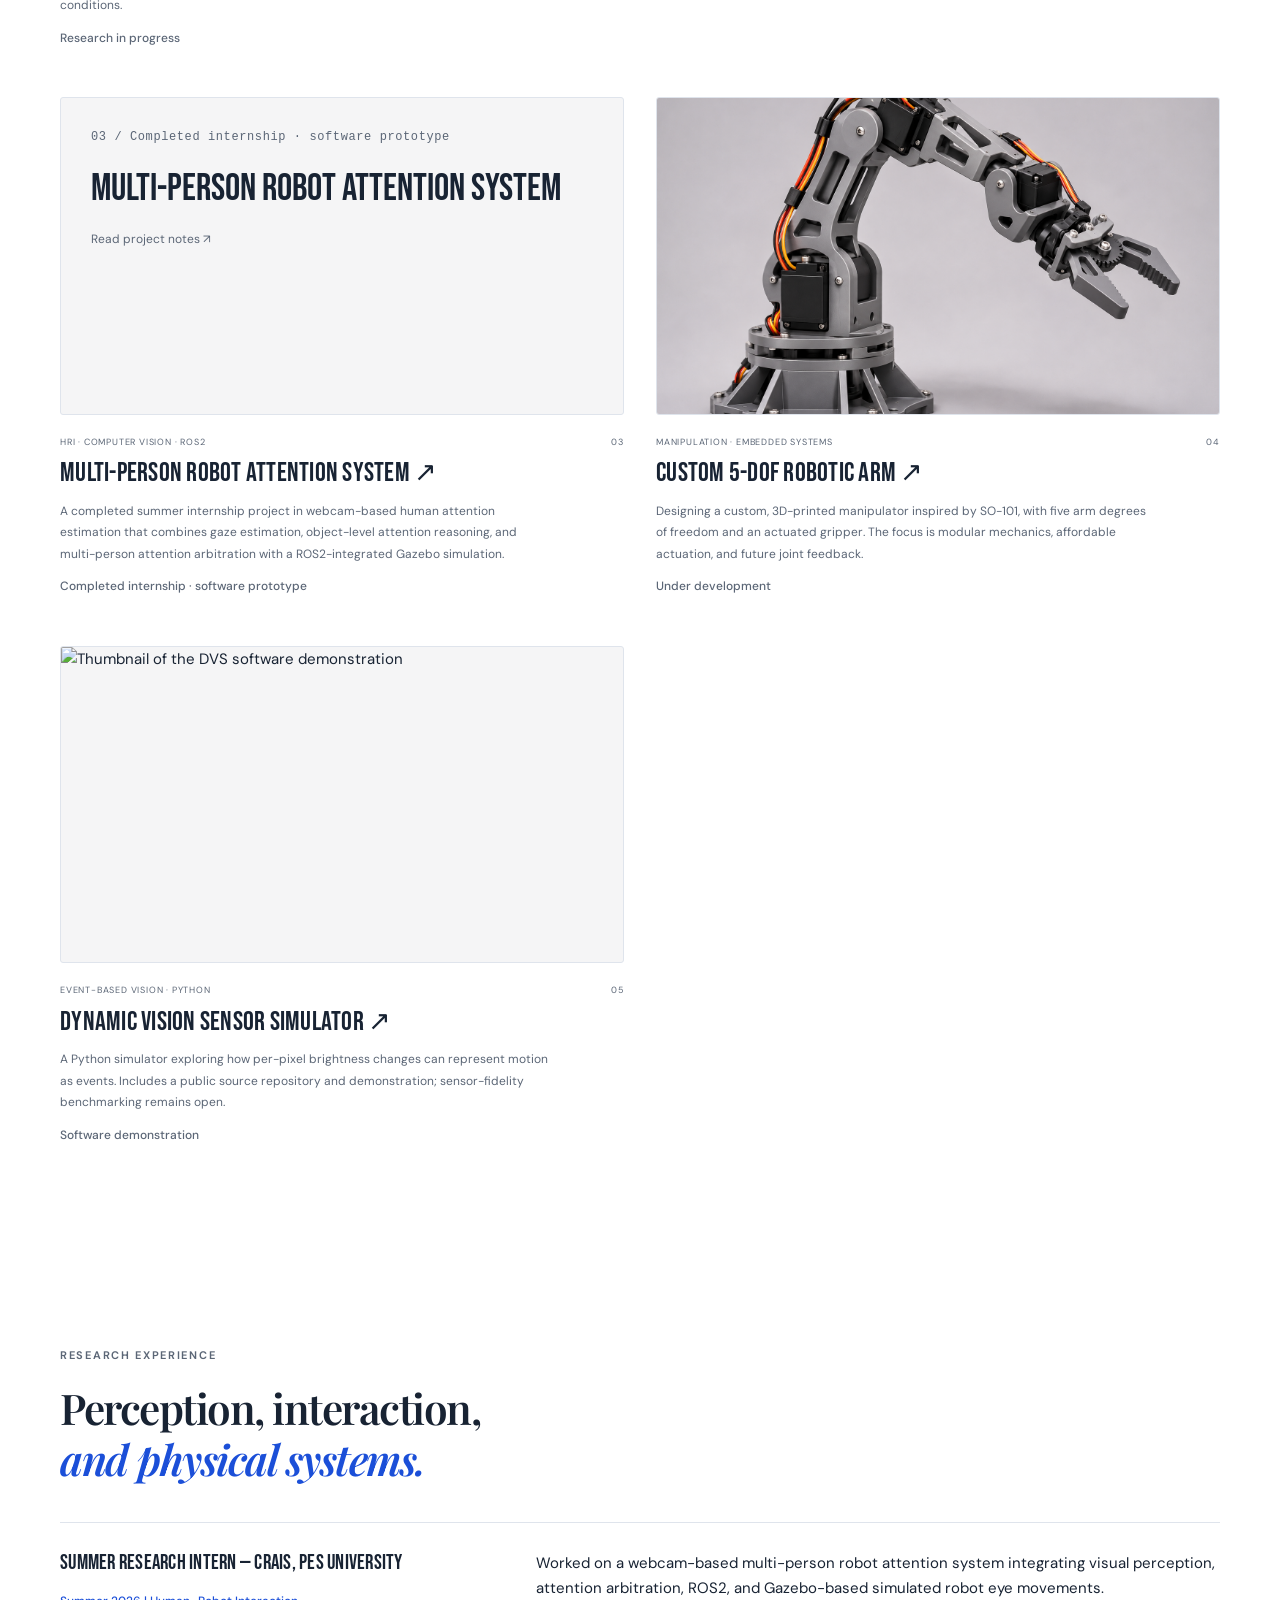
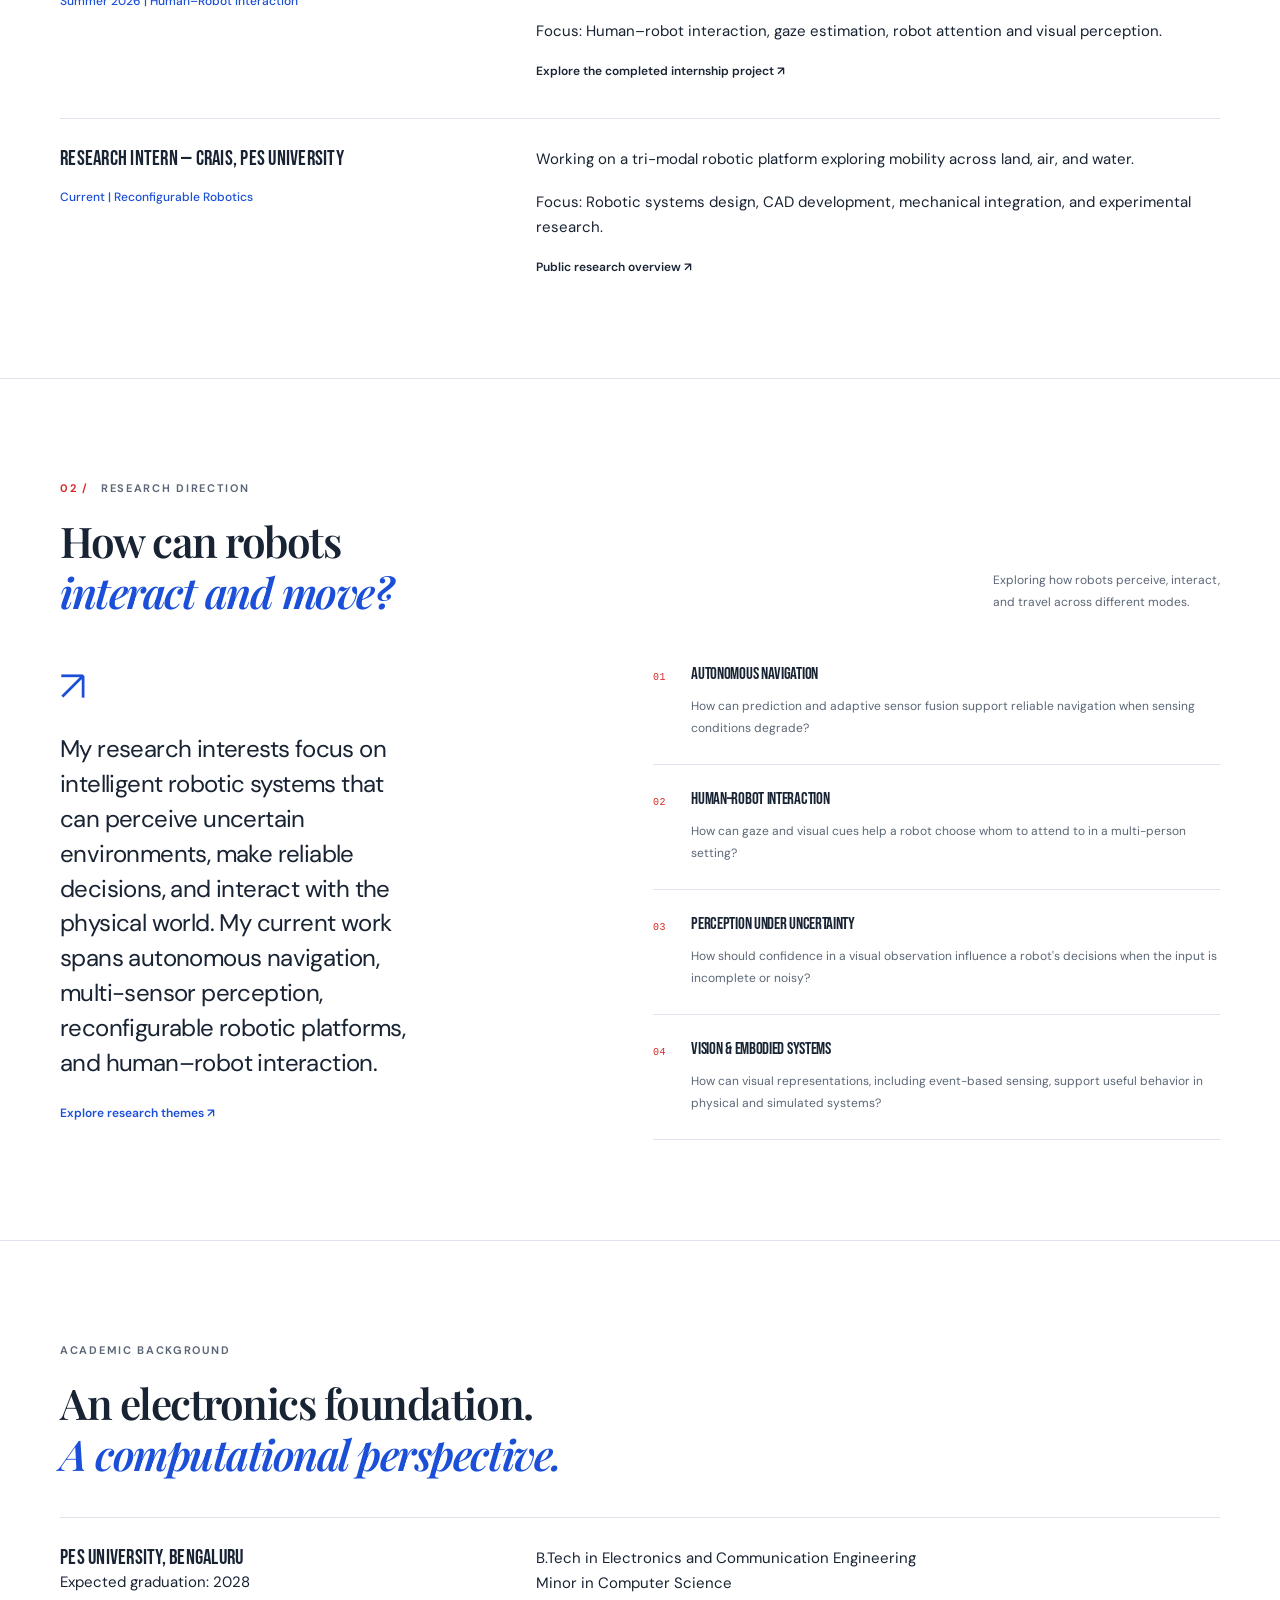
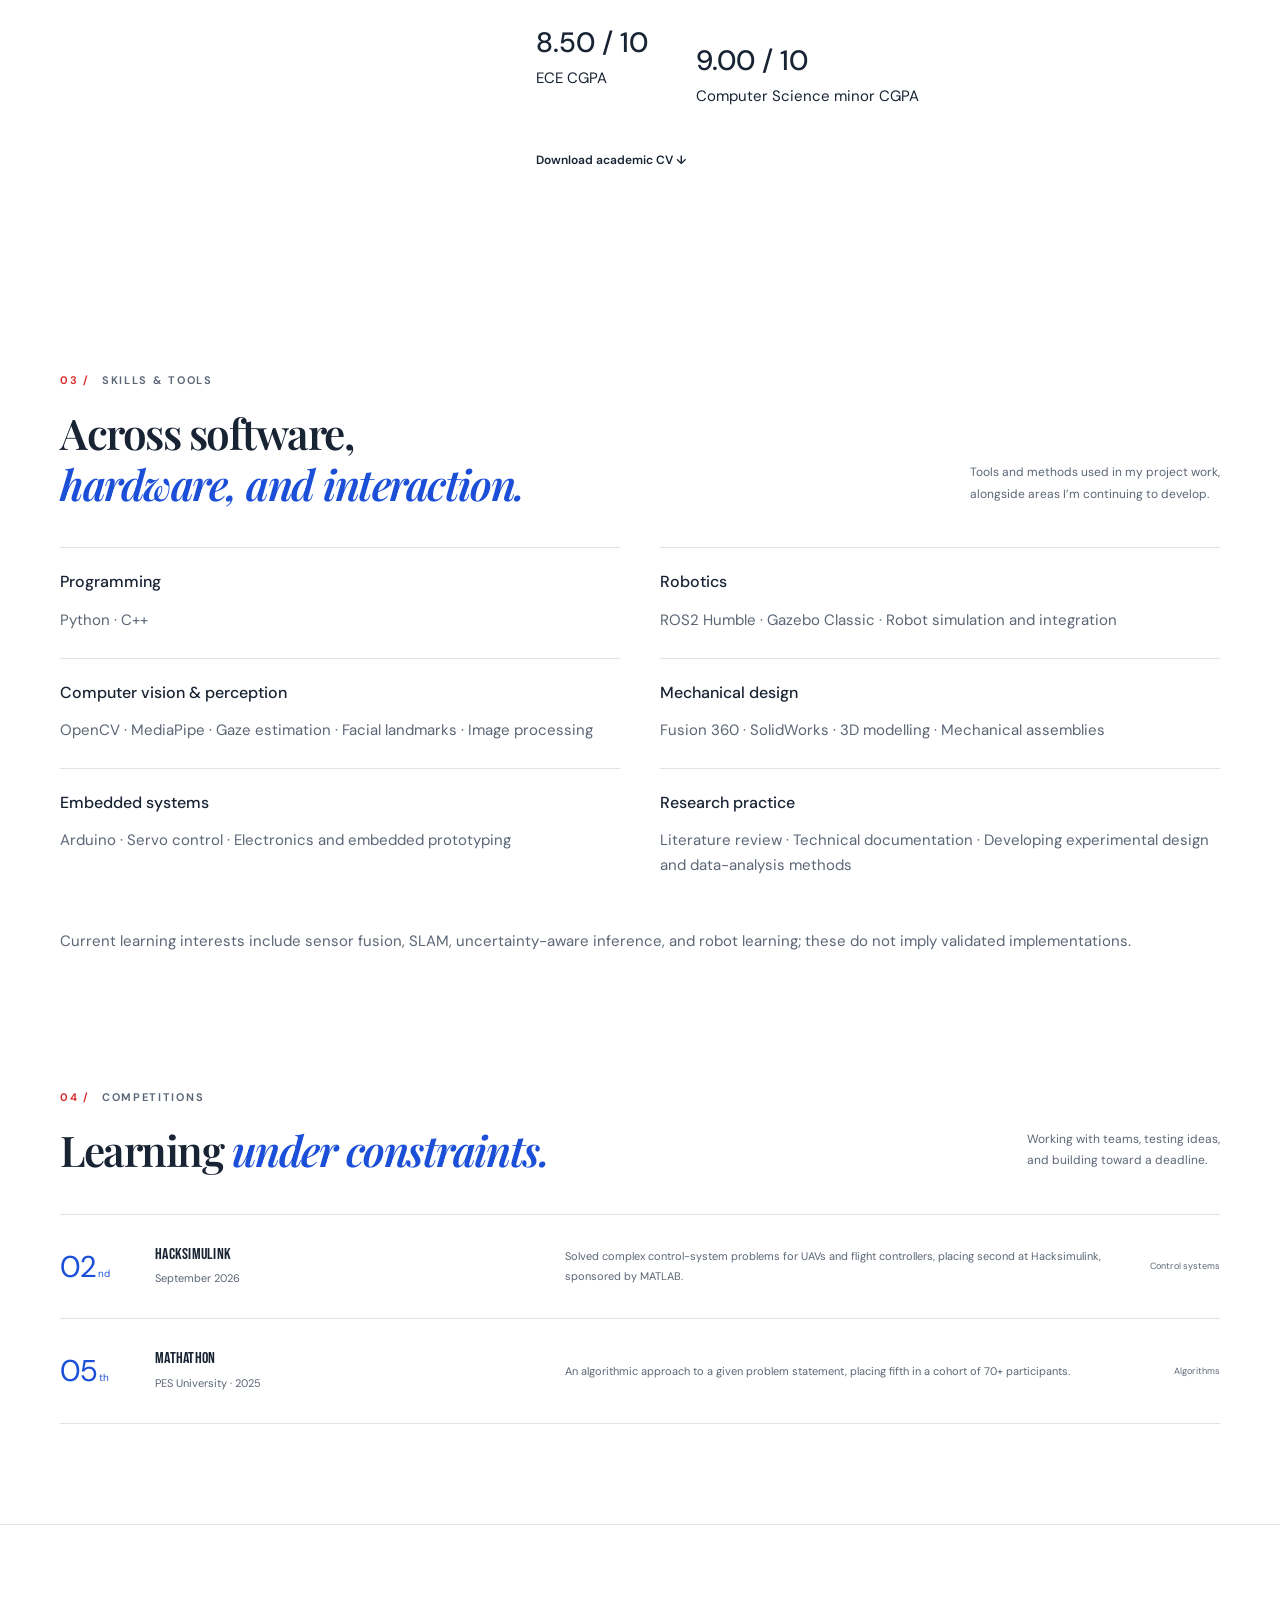
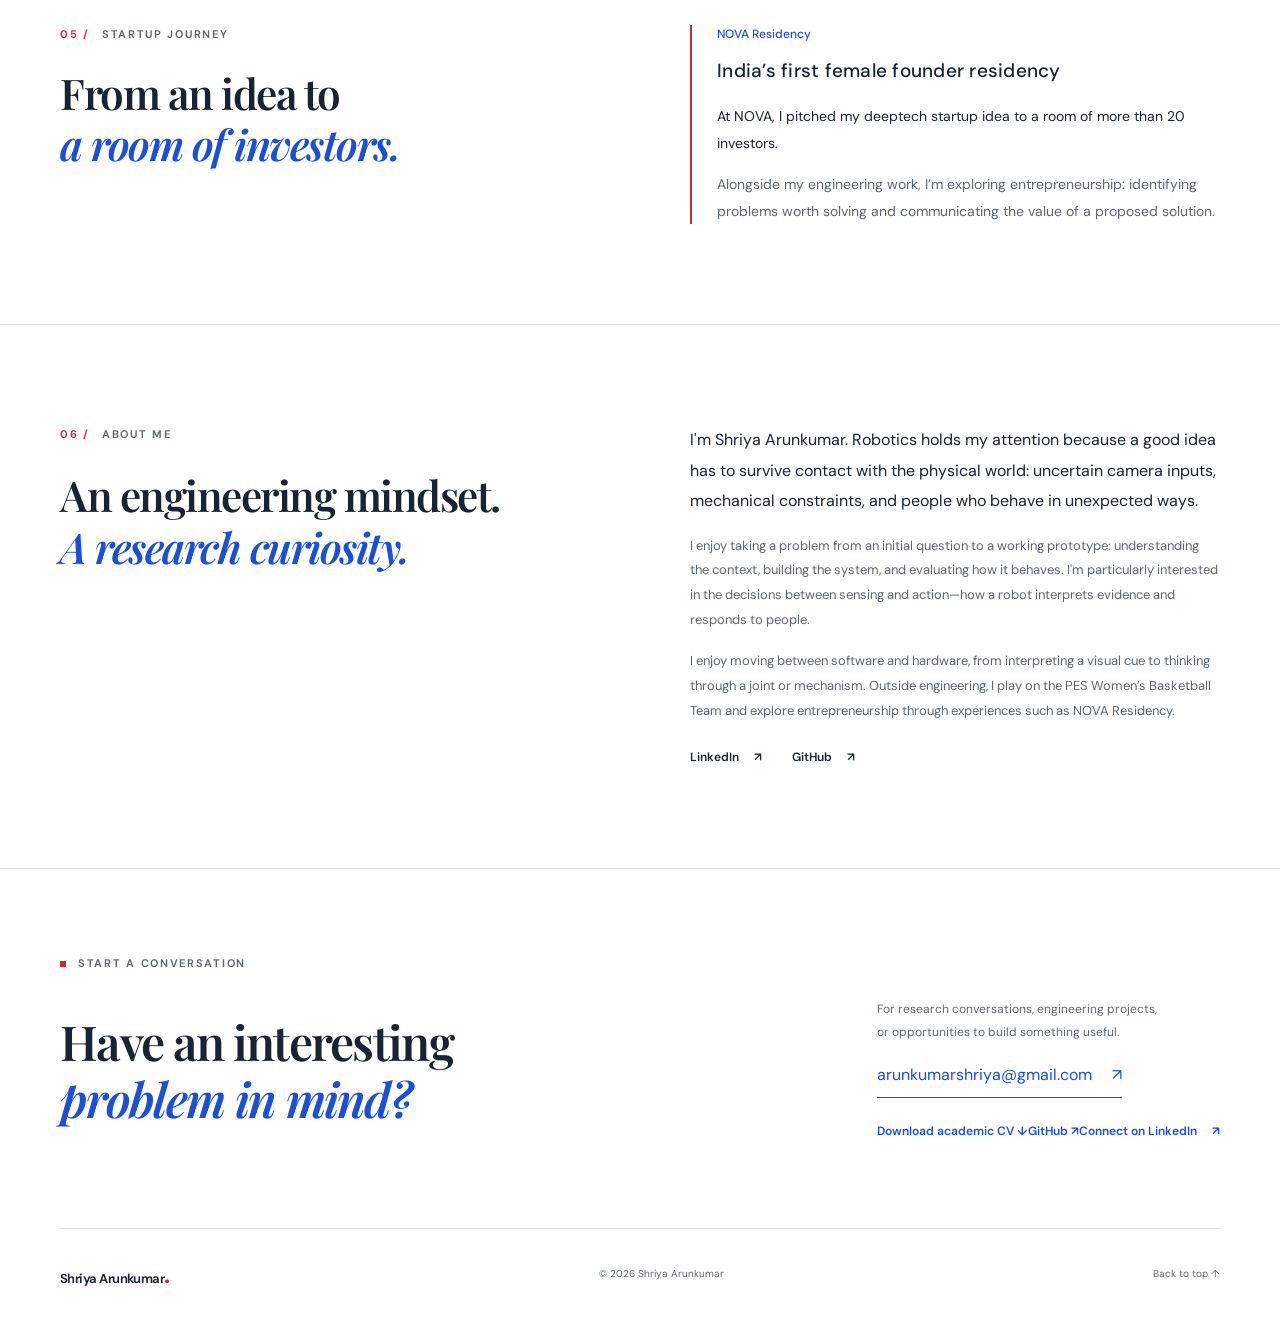
==== commit 72073904: "Add vehicle photo to autonomous navigation project" ====
--- a/index.html
+++ b/index.html
@@ -42,7 +42,7 @@
     <section class="section container" id="work" aria-labelledby="work-title">
       <div class="section-heading"><div><p class="eyebrow"><span class="section-index">01 /</span> Featured research & engineering</p><h2 id="work-title" class="editorial-title">Ideas, <span class="heading-accent">put into practice.</span></h2></div><p>From visual perception to physical systems.<br>Current work, with implementation status made explicit.</p></div>
       <div class="work-toolbar"><div class="filters" role="group" aria-label="Filter projects"><button type="button" class="filter active" data-filter="all" aria-pressed="true">All work <span>05</span></button><button type="button" class="filter" data-filter="robotics" aria-pressed="false">Robotics & vision</button><button type="button" class="filter" data-filter="cad" aria-pressed="false">CAD modeling</button></div><p class="mono" id="filter-status" role="status">5 projects</p></div>
-      <div class="project-grid"><article class="project" data-category="robotics"><a class="project-thumbnail evidence-thumbnail" href="projects/autonomous-navigation.html" aria-label="Read about Robust Autonomous Navigation for Indian Road Environments"><span class="thumbnail-label"><span class="mono">01 / Research in progress</span><strong>Robust Autonomous Navigation for Indian Road Environments</strong><span>Read project notes ↗</span></span></a><div class="project-meta"><span>Autonomous systems · Sensor fusion · Navigation</span><span>01</span></div><h3><a href="projects/autonomous-navigation.html">Robust Autonomous Navigation for Indian Road Environments ↗</a></h3><p>Investigating adaptive multi-sensor fusion and future-aware prediction for robust perception and navigation in mixed traffic, occlusions, and degraded sensing conditions.</p><p class="status-label">Research in progress</p></article><article class="project" data-category="robotics cad"><a class="project-thumbnail evidence-thumbnail" href="projects/trimodal-robot.html" aria-label="Read about Trimodal Robot — Ongoing Research"><span class="thumbnail-label"><span class="mono">02 / Design and development in progress</span><strong>Trimodal Robot — Ongoing Research</strong><span>Read project notes ↗</span></span></a><div class="project-meta"><span>Reconfigurable robotics · Mechatronics</span><span>02</span></div><h3><a href="projects/trimodal-robot.html">Trimodal Robot — Ongoing Research ↗</a></h3><p>An ongoing robotics research project investigating a robotic platform designed to operate across terrestrial, aerial, and aquatic environments.</p><p class="status-label">Design and development in progress</p></article><article class="project" data-category="robotics"><a class="project-thumbnail evidence-thumbnail" href="projects/robot-attention.html" aria-label="Read about Multi-Person Robot Attention System"><span class="thumbnail-label"><span class="mono">03 / Completed internship · software prototype</span><strong>Multi-Person Robot Attention System</strong><span>Read project notes ↗</span></span></a><div class="project-meta"><span>HRI · Computer vision · ROS2</span><span>03</span></div><h3><a href="projects/robot-attention.html">Multi-Person Robot Attention System ↗</a></h3><p>A completed summer internship project in webcam-based human attention estimation that combines gaze estimation, object-level attention reasoning, and multi-person attention arbitration with a ROS2-integrated Gazebo simulation.</p><p class="status-label">Completed internship · software prototype</p></article><article class="project" data-category="robotics cad"><a class="project-thumbnail evidence-thumbnail" href="projects/5dof-arm.html" aria-label="Read about Custom 5-DOF Robotic Arm"><img src="assets/5dof-arm-cover.png" alt="Gray robotic arm with servo motors, routed wiring, and a two-finger gripper" width="1536" height="1024" loading="lazy"></a><div class="project-meta"><span>Manipulation · Embedded systems</span><span>04</span></div><h3><a href="projects/5dof-arm.html">Custom 5-DOF Robotic Arm ↗</a></h3><p>Designing a custom, 3D-printed manipulator inspired by SO-101, with five arm degrees of freedom and an actuated gripper. The focus is modular mechanics, affordable actuation, and future joint feedback.</p><p class="status-label">Under development</p></article><article class="project" data-category="robotics"><a class="project-thumbnail evidence-thumbnail" href="projects/dvs-simulator.html" aria-label="Read about Dynamic Vision Sensor Simulator"><img src="https://i.ytimg.com/vi/h6xRmbdWzHc/hqdefault.jpg" alt="Thumbnail of the DVS software demonstration" width="480" height="360" loading="lazy"></a><div class="project-meta"><span>Event-based vision · Python</span><span>05</span></div><h3><a href="projects/dvs-simulator.html">Dynamic Vision Sensor Simulator ↗</a></h3><p>A Python simulator exploring how per-pixel brightness changes can represent motion as events. Includes a public source repository and demonstration; sensor-fidelity benchmarking remains open.</p><p class="status-label">Software demonstration</p></article></div></section>
+      <div class="project-grid"><article class="project" data-category="robotics"><a class="project-thumbnail evidence-thumbnail" href="projects/autonomous-navigation.html" aria-label="Read about Robust Autonomous Navigation for Indian Road Environments"><img src="assets/autonomous-vehicle.jpg" alt="Front view of the vehicle platform with an exposed red chassis, electronics, and mounted sensors" width="900" height="1600" loading="lazy" style="object-fit:contain"></a><div class="project-meta"><span>Autonomous systems · Sensor fusion · Navigation</span><span>01</span></div><h3><a href="projects/autonomous-navigation.html">Robust Autonomous Navigation for Indian Road Environments ↗</a></h3><p>Investigating adaptive multi-sensor fusion and future-aware prediction for robust perception and navigation in mixed traffic, occlusions, and degraded sensing conditions.</p><p class="status-label">Research in progress</p></article><article class="project" data-category="robotics cad"><a class="project-thumbnail evidence-thumbnail" href="projects/trimodal-robot.html" aria-label="Read about Trimodal Robot — Ongoing Research"><span class="thumbnail-label"><span class="mono">02 / Design and development in progress</span><strong>Trimodal Robot — Ongoing Research</strong><span>Read project notes ↗</span></span></a><div class="project-meta"><span>Reconfigurable robotics · Mechatronics</span><span>02</span></div><h3><a href="projects/trimodal-robot.html">Trimodal Robot — Ongoing Research ↗</a></h3><p>An ongoing robotics research project investigating a robotic platform designed to operate across terrestrial, aerial, and aquatic environments.</p><p class="status-label">Design and development in progress</p></article><article class="project" data-category="robotics"><a class="project-thumbnail evidence-thumbnail" href="projects/robot-attention.html" aria-label="Read about Multi-Person Robot Attention System"><span class="thumbnail-label"><span class="mono">03 / Completed internship · software prototype</span><strong>Multi-Person Robot Attention System</strong><span>Read project notes ↗</span></span></a><div class="project-meta"><span>HRI · Computer vision · ROS2</span><span>03</span></div><h3><a href="projects/robot-attention.html">Multi-Person Robot Attention System ↗</a></h3><p>A completed summer internship project in webcam-based human attention estimation that combines gaze estimation, object-level attention reasoning, and multi-person attention arbitration with a ROS2-integrated Gazebo simulation.</p><p class="status-label">Completed internship · software prototype</p></article><article class="project" data-category="robotics cad"><a class="project-thumbnail evidence-thumbnail" href="projects/5dof-arm.html" aria-label="Read about Custom 5-DOF Robotic Arm"><img src="assets/5dof-arm-cover.png" alt="Gray robotic arm with servo motors, routed wiring, and a two-finger gripper" width="1536" height="1024" loading="lazy"></a><div class="project-meta"><span>Manipulation · Embedded systems</span><span>04</span></div><h3><a href="projects/5dof-arm.html">Custom 5-DOF Robotic Arm ↗</a></h3><p>Designing a custom, 3D-printed manipulator inspired by SO-101, with five arm degrees of freedom and an actuated gripper. The focus is modular mechanics, affordable actuation, and future joint feedback.</p><p class="status-label">Under development</p></article><article class="project" data-category="robotics"><a class="project-thumbnail evidence-thumbnail" href="projects/dvs-simulator.html" aria-label="Read about Dynamic Vision Sensor Simulator"><img src="https://i.ytimg.com/vi/h6xRmbdWzHc/hqdefault.jpg" alt="Thumbnail of the DVS software demonstration" width="480" height="360" loading="lazy"></a><div class="project-meta"><span>Event-based vision · Python</span><span>05</span></div><h3><a href="projects/dvs-simulator.html">Dynamic Vision Sensor Simulator ↗</a></h3><p>A Python simulator exploring how per-pixel brightness changes can represent motion as events. Includes a public source repository and demonstration; sensor-fidelity benchmarking remains open.</p><p class="status-label">Software demonstration</p></article></div></section>
 <section class="section container" id="experience" aria-labelledby="experience-title"><div class="section-heading"><div><p class="eyebrow">Research experience</p><h2 id="experience-title" class="editorial-title">Perception, interaction,<br><span class="heading-accent">and physical systems.</span></h2></div></div><article class="experience-card"><div><h3>Summer Research Intern — cRAIS, PES University</h3><p class="status-label">Summer 2026 | Human–Robot Interaction</p></div><div><p>Worked on a webcam-based multi-person robot attention system integrating visual perception, attention arbitration, ROS2, and Gazebo-based simulated robot eye movements.</p><p>Focus: Human–robot interaction, gaze estimation, robot attention and visual perception.</p><a class="text-link" href="projects/robot-attention.html">Explore the completed internship project ↗</a></div></article><article class="experience-card"><div><h3>Research Intern — cRAIS, PES University</h3><p class="status-label">Current | Reconfigurable Robotics</p></div><div><p>Working on a tri-modal robotic platform exploring mobility across land, air, and water.</p><p>Focus: Robotic systems design, CAD development, mechanical integration, and experimental research.</p><a class="text-link" href="projects/trimodal-robot.html">Public research overview ↗</a></div></article></section>
     <section class="research-section" id="research" aria-labelledby="research-title"><div class="container section">
       <div class="section-heading"><div><p class="eyebrow"><span class="section-index">02 /</span> Research direction</p><h2 id="research-title" class="editorial-title">How can robots<br><span class="heading-accent">interact and move?</span></h2></div><p>Exploring how robots perceive, interact,<br>and travel across different modes.</p></div>
